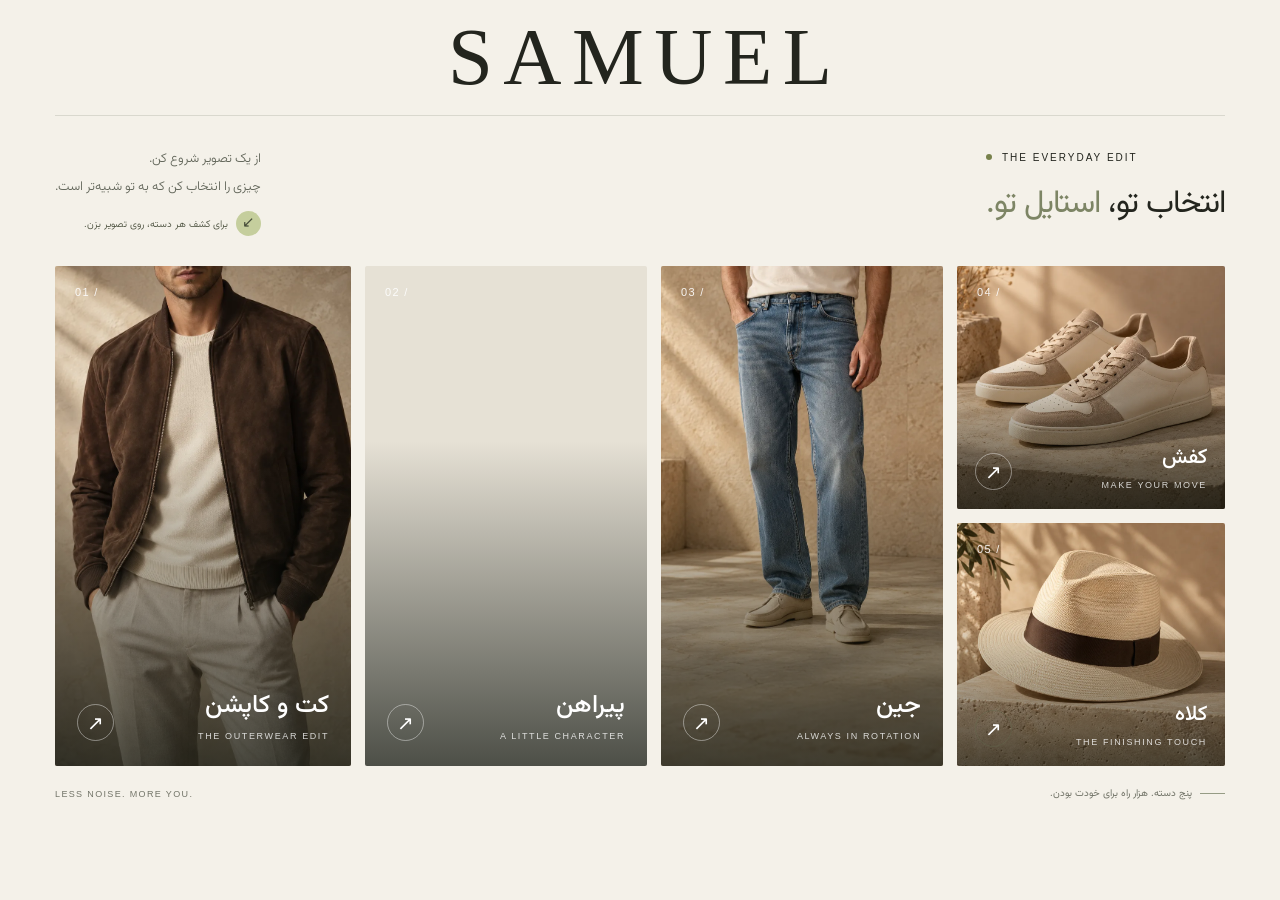
==== index.html @ a66a4e64 "Build SAMUEL visual storefront with editorial category photography" ====
<!doctype html>
<html lang="fa" dir="rtl">
<head>
<meta charset="utf-8">
<meta name="viewport" content="width=device-width, initial-scale=1">
<meta name="theme-color" content="#f4f1e9">
<meta name="description" content="SAMUEL — استایل از انتخاب تو شروع می‌شود. دسته‌های پوشاک، کفش و اکسسوری را با تصویر کشف کن.">
<title>SAMUEL — انتخاب تو، استایل تو</title>
<style>
@import url('https://fonts.googleapis.com/css2?family=Vazirmatn:wght@300;400;500;600;700&display=swap');
:root{--paper:#f4f1e9;--ink:#23251e;--muted:#727468;--line:#d9d8ce;--accent:#c5ce9d;--serif:Georgia,'Times New Roman',serif}
*{box-sizing:border-box}
body{margin:0;background:var(--paper);color:var(--ink);font-family:Vazirmatn,Tahoma,sans-serif;-webkit-font-smoothing:antialiased}
button,a{-webkit-tap-highlight-color:transparent}
button{font:inherit}
button:focus-visible,a:focus-visible{outline:3px solid #72824e;outline-offset:6px}
::selection{background:#c5ce9d;color:#23251e}
.site-header{margin:0 4.3%;border-bottom:1px solid var(--line);height:116px;display:flex;align-items:center;justify-content:center}
.wordmark{font-family:var(--serif);font-size:clamp(48px,6.3vw,92px);font-weight:400;letter-spacing:.13em;line-height:1;text-decoration:none;color:inherit;direction:ltr;padding-left:.13em}
main{max-width:1800px;margin:auto;padding:0 4.3% 42px}
.intro{min-height:150px;display:flex;align-items:center;justify-content:space-between;gap:32px;padding:30px 0}
.eyebrow{font-size:10px;letter-spacing:.2em;font-family:Arial,sans-serif;direction:ltr;display:flex;align-items:center;gap:10px;margin:0 0 15px}
.eyebrow::before{content:"";width:6px;height:6px;background:#77814b;border-radius:50%}
h1{font-size:clamp(25px,2.5vw,39px);font-weight:400;line-height:1.65;margin:0;letter-spacing:-1px}
h1 span{color:#7d8565}
.intro-note{max-width:290px;font-size:13px;font-weight:300;line-height:2.1;margin:0;color:#62665a}
.note-line{display:block;margin-top:10px;font-size:10px;color:#454b38}
.note-line b{display:inline-block;background:var(--accent);width:25px;height:25px;text-align:center;line-height:25px;border-radius:50%;margin-left:8px;font-size:15px;font-weight:400}
.categories{direction:ltr;display:grid;grid-template-columns:1.05fr 1fr 1fr .95fr;grid-template-rows:repeat(2,clamp(185px,27vh,300px));gap:14px}
.category{position:relative;padding:0;border:0;overflow:hidden;cursor:pointer;text-align:right;background:#e6e1d5;color:white;isolation:isolate;border-radius:2px}
.category::after{content:"";position:absolute;inset:35% 0 0;background:linear-gradient(transparent,rgba(12,17,11,.7));z-index:0;transition:opacity .4s}
.category img{width:100%;height:100%;display:block;object-fit:cover;transition:transform .85s cubic-bezier(.2,.65,.2,1),filter .5s}
.category:hover img,.category:focus-visible img{transform:scale(1.045)}
.category:hover .arrow{background:var(--paper);color:var(--ink);transform:rotate(-45deg)}
.jacket{grid-column:1;grid-row:1/3}
.jacket img{object-position:51% center}
.shirt{grid-column:2;grid-row:1/3}
.shirt img{object-position:48% center}
.jeans{grid-column:3;grid-row:1/3}
.jeans img{object-position:49% center}
.shoes{grid-column:4;grid-row:1;background:#d3d3d1}
.shoes img{object-fit:cover;object-position:center 58%}
.hat{grid-column:4;grid-row:2;background:#d9dfc9;color:var(--ink)}
.hat img{object-fit:cover;object-position:center}
.hat:hover img,.hat:focus-visible img{transform:scale(1.045)}
.hat::after{background:linear-gradient(transparent,rgba(12,17,11,.65))}.hat{color:white}.hat .arrow{border-color:#ffffff69}
.number{position:absolute;top:20px;left:20px;font-family:Arial,sans-serif;font-size:11px;letter-spacing:.12em;z-index:1;color:inherit;opacity:.9}
.category-label{position:absolute;z-index:1;bottom:25px;left:22px;right:22px;display:flex;align-items:flex-end;justify-content:space-between;gap:12px;direction:rtl}
.category-label strong{display:block;font-size:25px;font-weight:500;line-height:1.7}
.category-label small{display:block;font-family:Arial,sans-serif;direction:ltr;text-align:right;font-size:9px;letter-spacing:.18em;margin-top:4px;opacity:.8}
.arrow{direction:ltr;flex-shrink:0;display:grid;place-items:center;width:37px;height:37px;border:1px solid #ffffff69;border-radius:50%;font:20px Arial,sans-serif;transition:background .3s,color .3s,transform .3s}
.hat .arrow{border-color:#62694e70}
.shoes .category-label,.hat .category-label{bottom:19px;left:18px;right:18px}
.shoes .category-label strong,.hat .category-label strong{font-size:21px}
.caption{display:flex;justify-content:space-between;align-items:center;gap:20px;padding:20px 0 0;font-size:10px;color:var(--muted)}
.caption .english{font-family:Arial,sans-serif;letter-spacing:.15em;font-size:9px;direction:ltr}
.caption .persian{display:flex;align-items:center;gap:8px}
.caption .persian::before{content:"";width:25px;height:1px;background:#969c85}
dialog{padding:0;border:0;width:min(820px,calc(100% - 32px));max-height:90dvh;background:var(--paper);color:var(--ink);overflow:auto;box-shadow:0 30px 100px #0004}
dialog::backdrop{background:#181c17a6;backdrop-filter:blur(7px)}
.dialog-grid{display:grid;grid-template-columns:1fr 1fr;min-height:480px}
.dialog-image{width:100%;height:100%;max-height:580px;object-fit:cover;background:#d9dfc9}
.dialog-copy{padding:75px 32px 40px;display:flex;flex-direction:column;justify-content:center}
.close{position:absolute;top:17px;right:17px;width:38px;height:38px;background:var(--paper);border:1px solid var(--line);border-radius:50%;cursor:pointer;font-size:24px;line-height:1;z-index:2}
.dialog-kicker{font:10px Arial,sans-serif;letter-spacing:.18em;direction:ltr;text-align:right;color:var(--muted)}
dialog h2{font-size:36px;font-weight:400;margin:15px 0}
.dialog-description{font-size:14px;line-height:2.2;color:#62665a}
.availability{font-size:12px;line-height:2;border-top:1px solid var(--line);margin:25px 0 0;padding-top:18px;color:var(--muted)}
.back{align-self:flex-start;border:0;border-bottom:1px solid var(--ink);background:transparent;padding:10px 0;margin-top:20px;cursor:pointer;color:var(--ink);font-size:12px}
@media(min-width:1600px){.categories{grid-template-rows:300px 300px}}
@media(max-width:1050px){.categories{grid-template-columns:repeat(3,1fr);grid-template-rows:380px 230px}.jacket,.shirt,.jeans{grid-row:1}.shoes{grid-column:1/3;grid-row:2}.shoes img{object-fit:contain}.hat{grid-column:3;grid-row:2}.site-header{height:116px}.intro{min-height:160px}}
@media(max-width:600px){.site-header{height:105px;margin:0 5%}.wordmark{font-size:53px}main{padding:0 5% 28px}.intro{display:block;padding:26px 0 24px;min-height:0}.eyebrow{font-size:8px;margin-bottom:10px}h1{font-size:27px}.intro-note{max-width:none;margin-top:11px;font-size:11px}.note-line{display:none}.categories{grid-template-columns:repeat(2,minmax(0,1fr));grid-template-rows:340px 290px 220px;gap:10px}.jacket{grid-column:1/3;grid-row:1}.jacket img{object-position:center 32%;object-fit:cover}.shirt{grid-column:1;grid-row:2}.jeans{grid-column:2;grid-row:2}.shoes{grid-column:1;grid-row:3}.shoes img{object-fit:cover}.hat{grid-column:2;grid-row:3}.category-label{bottom:18px;left:15px;right:15px}.category-label strong{font-size:21px}.category-label small{font-size:8px}.arrow{width:30px;height:30px;font-size:17px}.number{left:15px;top:15px}.caption{align-items:flex-start;gap:12px;font-size:9px}.caption .english{font-size:7px;line-height:2}.dialog-grid{grid-template-columns:1fr;min-height:0}.dialog-image{height:240px;object-position:center 35%}.dialog-copy{padding:25px}dialog h2{font-size:28px;margin:10px 0}.availability{margin-top:15px}.close{top:12px;right:12px}}
@media(prefers-reduced-motion:reduce){*,*::before,*::after{transition:none!important;scroll-behavior:auto!important}}
</style>
</head>
<body>
<header class="site-header"><a href="./" class="wordmark" aria-label="SAMUEL — صفحه اصلی">SAMUEL</a></header>
<main>
<section class="intro" aria-labelledby="intro-title">
<div><p class="eyebrow">THE EVERYDAY EDIT</p><h1 id="intro-title">انتخاب تو، <span>استایل تو.</span></h1></div>
<p class="intro-note">از یک تصویر شروع کن.<br>چیزی را انتخاب کن که به تو شبیه‌تر است.<span class="note-line"><b aria-hidden="true">↙</b>برای کشف هر دسته، روی تصویر بزن.</span></p>
</section>
<section class="categories" aria-label="دسته‌بندی‌های فروشگاه">
<button class="category jacket" data-category="jacket" aria-label="مشاهده دسته کت و کاپشن"><img src="img/jacket-editorial.webp" alt="کت قهوه‌ای با طراحی ساده" fetchpriority="high" width="480" height="736"><span class="number" aria-hidden="true">01 /</span><span class="category-label"><span><strong>کت و کاپشن</strong><small>THE OUTERWEAR EDIT</small></span><span class="arrow" aria-hidden="true">↗</span></span></button>
<button class="category shirt" data-category="shirt" aria-label="مشاهده دسته پیراهن"><img src="img/shirt-editorial.webp" alt="پیراهن لینن آجری" width="540" height="641"><span class="number" aria-hidden="true">02 /</span><span class="category-label"><span><strong>پیراهن</strong><small>A LITTLE CHARACTER</small></span><span class="arrow" aria-hidden="true">↗</span></span></button>
<button class="category jeans" data-category="jeans" aria-label="مشاهده دسته جین"><img src="img/jeans-editorial.webp" alt="شلوار جین آبی با برش آزاد" width="860" height="1075"><span class="number" aria-hidden="true">03 /</span><span class="category-label"><span><strong>جین</strong><small>ALWAYS IN ROTATION</small></span><span class="arrow" aria-hidden="true">↗</span></span></button>
<button class="category shoes" data-category="shoes" aria-label="مشاهده دسته کفش"><img src="img/shoes-editorial.webp" alt="کفش جیر کرم و خاکی" width="740" height="740"><span class="number" aria-hidden="true">04 /</span><span class="category-label"><span><strong>کفش</strong><small>MAKE YOUR MOVE</small></span><span class="arrow" aria-hidden="true">↗</span></span></button>
<button class="category hat" data-category="hat" aria-label="مشاهده دسته کلاه"><img src="img/hat-editorial.webp" alt="کلاه روشن با نوار قهوه‌ای" width="600" height="600"><span class="number" aria-hidden="true">05 /</span><span class="category-label"><span><strong>کلاه</strong><small>THE FINISHING TOUCH</small></span><span class="arrow" aria-hidden="true">↗</span></span></button>
</section>
<div class="caption" aria-hidden="true"><span class="persian">پنج دسته. هزار راه برای خودت بودن.</span><span class="english">LESS NOISE. MORE YOU.</span></div>
</main>
<dialog id="category-dialog" aria-labelledby="category-title" aria-describedby="category-description">
<button class="close" aria-label="بستن پیش‌نمایش">×</button>
<div class="dialog-grid"><img class="dialog-image" id="category-image" alt=""><div class="dialog-copy"><span class="dialog-kicker" id="category-kicker"></span><h2 id="category-title"></h2><p class="dialog-description" id="category-description"></p><p class="availability">کالکشن این دسته در حال آماده‌سازی است.<br>محصولات به‌زودی اینجا قرار می‌گیرند.</p><button class="back">بازگشت به دسته‌ها ←</button></div></div>
</dialog>
<script>
const categories={
jacket:{title:'کت و کاپشن',kicker:'THE OUTERWEAR EDIT',description:'لایه‌ای که استایلت را کامل می‌کند. از روزهای خنک تا قدم‌های آخر شب.',image:'jacket-editorial.webp'},
shirt:{title:'پیراهن',kicker:'A LITTLE CHARACTER',description:'کمی رنگ، کمی جسارت. برای روزهایی که می‌خواهی خودت را بیشتر نشان بدهی.',image:'shirt-editorial.webp'},
jeans:{title:'جین',kicker:'ALWAYS IN ROTATION',description:'نقطهٔ شروع ترکیب‌های همیشگی. راحت، بی‌تکلف و به سبک خودت.',image:'jeans-editorial.webp'},
shoes:{title:'کفش',kicker:'MAKE YOUR MOVE',description:'هر مسیر، یک شروع تازه. قدم بعدی را به سبک خودت بردار.',image:'shoes-editorial.webp'},
hat:{title:'کلاه',kicker:'THE FINISHING TOUCH',description:'جزئیات کوچک، تفاوت‌های بزرگ. آخرین انتخاب برای یک ترکیب متفاوت.',image:'hat-editorial.webp'}
};
const dialog=document.getElementById('category-dialog');
document.querySelectorAll('[data-category]').forEach(button=>button.addEventListener('click',()=>{
const category=categories[button.dataset.category];
document.getElementById('category-title').textContent=category.title;
document.getElementById('category-kicker').textContent=category.kicker;
document.getElementById('category-description').textContent=category.description;
const picture=document.getElementById('category-image');picture.src='img/'+category.image;picture.alt=button.querySelector('img').alt;picture.style.objectFit='cover';
dialog.showModal();document.body.style.overflow='hidden';
}));
dialog.querySelectorAll('.close,.back').forEach(button=>button.addEventListener('click',()=>dialog.close()));
dialog.addEventListener('close',()=>{document.body.style.overflow='';});
dialog.addEventListener('click',event=>{if(event.target===dialog){const rect=dialog.getBoundingClientRect();if(event.clientX<rect.left||event.clientX>rect.right||event.clientY<rect.top||event.clientY>rect.bottom)dialog.close();}});
</script>
</body>
</html>
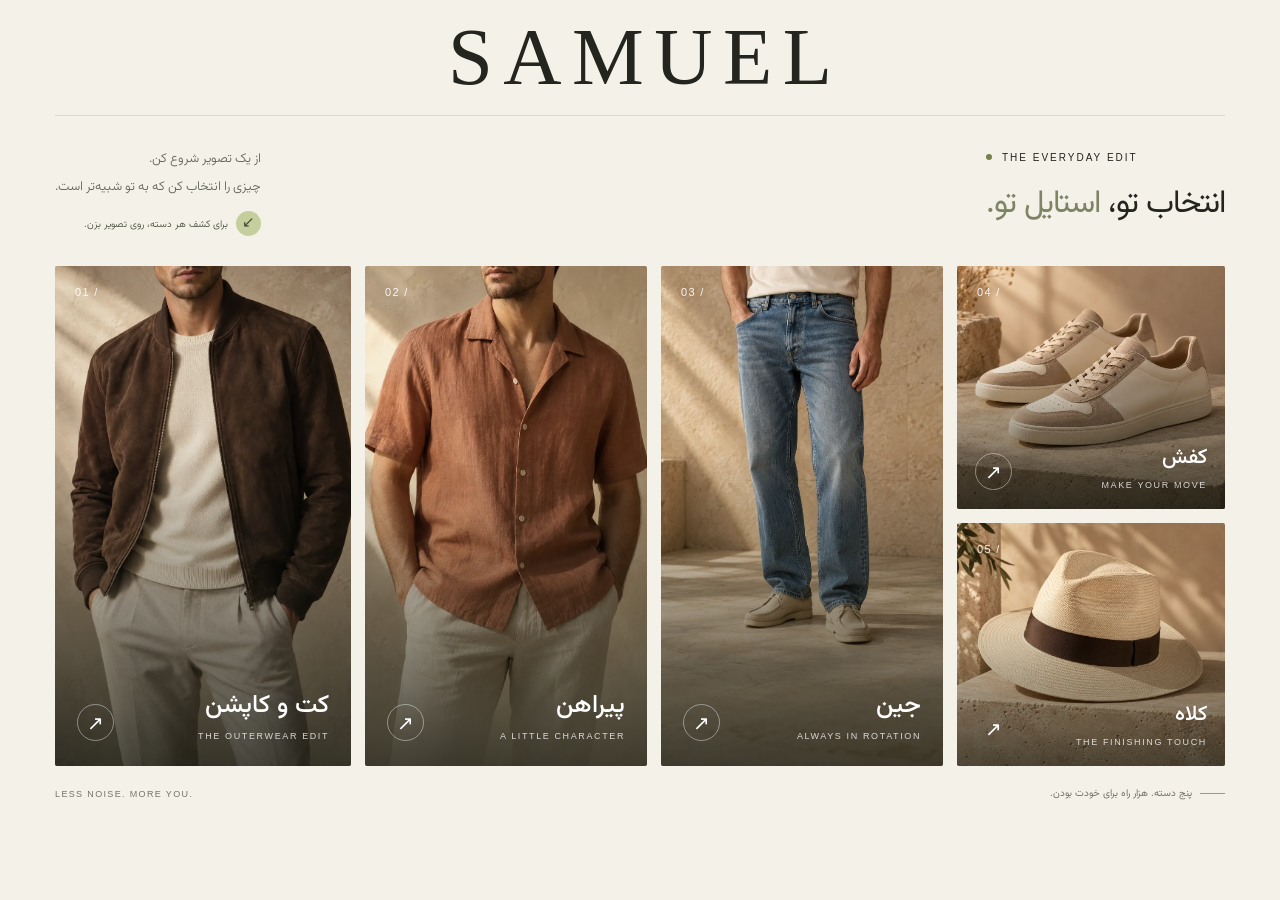
==== commit 2d42cc22: "Refresh browser caches for finalized category photography" ====
--- a/index.html
+++ b/index.html
@@ -81,11 +81,11 @@
 <p class="intro-note">از یک تصویر شروع کن.<br>چیزی را انتخاب کن که به تو شبیه‌تر است.<span class="note-line"><b aria-hidden="true">↙</b>برای کشف هر دسته، روی تصویر بزن.</span></p>
 </section>
 <section class="categories" aria-label="دسته‌بندی‌های فروشگاه">
-<button class="category jacket" data-category="jacket" aria-label="مشاهده دسته کت و کاپشن"><img src="img/jacket-editorial.webp" alt="کت قهوه‌ای با طراحی ساده" fetchpriority="high" width="480" height="736"><span class="number" aria-hidden="true">01 /</span><span class="category-label"><span><strong>کت و کاپشن</strong><small>THE OUTERWEAR EDIT</small></span><span class="arrow" aria-hidden="true">↗</span></span></button>
-<button class="category shirt" data-category="shirt" aria-label="مشاهده دسته پیراهن"><img src="img/shirt-editorial.webp" alt="پیراهن لینن آجری" width="540" height="641"><span class="number" aria-hidden="true">02 /</span><span class="category-label"><span><strong>پیراهن</strong><small>A LITTLE CHARACTER</small></span><span class="arrow" aria-hidden="true">↗</span></span></button>
-<button class="category jeans" data-category="jeans" aria-label="مشاهده دسته جین"><img src="img/jeans-editorial.webp" alt="شلوار جین آبی با برش آزاد" width="860" height="1075"><span class="number" aria-hidden="true">03 /</span><span class="category-label"><span><strong>جین</strong><small>ALWAYS IN ROTATION</small></span><span class="arrow" aria-hidden="true">↗</span></span></button>
-<button class="category shoes" data-category="shoes" aria-label="مشاهده دسته کفش"><img src="img/shoes-editorial.webp" alt="کفش جیر کرم و خاکی" width="740" height="740"><span class="number" aria-hidden="true">04 /</span><span class="category-label"><span><strong>کفش</strong><small>MAKE YOUR MOVE</small></span><span class="arrow" aria-hidden="true">↗</span></span></button>
-<button class="category hat" data-category="hat" aria-label="مشاهده دسته کلاه"><img src="img/hat-editorial.webp" alt="کلاه روشن با نوار قهوه‌ای" width="600" height="600"><span class="number" aria-hidden="true">05 /</span><span class="category-label"><span><strong>کلاه</strong><small>THE FINISHING TOUCH</small></span><span class="arrow" aria-hidden="true">↗</span></span></button>
+<button class="category jacket" data-category="jacket" aria-label="مشاهده دسته کت و کاپشن"><img src="img/jacket-editorial.webp?v=2" alt="کت قهوه‌ای با طراحی ساده" fetchpriority="high" width="480" height="736"><span class="number" aria-hidden="true">01 /</span><span class="category-label"><span><strong>کت و کاپشن</strong><small>THE OUTERWEAR EDIT</small></span><span class="arrow" aria-hidden="true">↗</span></span></button>
+<button class="category shirt" data-category="shirt" aria-label="مشاهده دسته پیراهن"><img src="img/shirt-editorial.webp?v=2" alt="پیراهن لینن آجری" width="540" height="641"><span class="number" aria-hidden="true">02 /</span><span class="category-label"><span><strong>پیراهن</strong><small>A LITTLE CHARACTER</small></span><span class="arrow" aria-hidden="true">↗</span></span></button>
+<button class="category jeans" data-category="jeans" aria-label="مشاهده دسته جین"><img src="img/jeans-editorial.webp?v=2" alt="شلوار جین آبی با برش آزاد" width="860" height="1075"><span class="number" aria-hidden="true">03 /</span><span class="category-label"><span><strong>جین</strong><small>ALWAYS IN ROTATION</small></span><span class="arrow" aria-hidden="true">↗</span></span></button>
+<button class="category shoes" data-category="shoes" aria-label="مشاهده دسته کفش"><img src="img/shoes-editorial.webp?v=2" alt="کفش جیر کرم و خاکی" width="740" height="740"><span class="number" aria-hidden="true">04 /</span><span class="category-label"><span><strong>کفش</strong><small>MAKE YOUR MOVE</small></span><span class="arrow" aria-hidden="true">↗</span></span></button>
+<button class="category hat" data-category="hat" aria-label="مشاهده دسته کلاه"><img src="img/hat-editorial.webp?v=2" alt="کلاه روشن با نوار قهوه‌ای" width="600" height="600"><span class="number" aria-hidden="true">05 /</span><span class="category-label"><span><strong>کلاه</strong><small>THE FINISHING TOUCH</small></span><span class="arrow" aria-hidden="true">↗</span></span></button>
 </section>
 <div class="caption" aria-hidden="true"><span class="persian">پنج دسته. هزار راه برای خودت بودن.</span><span class="english">LESS NOISE. MORE YOU.</span></div>
 </main>
@@ -95,11 +95,11 @@
 </dialog>
 <script>
 const categories={
-jacket:{title:'کت و کاپشن',kicker:'THE OUTERWEAR EDIT',description:'لایه‌ای که استایلت را کامل می‌کند. از روزهای خنک تا قدم‌های آخر شب.',image:'jacket-editorial.webp'},
-shirt:{title:'پیراهن',kicker:'A LITTLE CHARACTER',description:'کمی رنگ، کمی جسارت. برای روزهایی که می‌خواهی خودت را بیشتر نشان بدهی.',image:'shirt-editorial.webp'},
-jeans:{title:'جین',kicker:'ALWAYS IN ROTATION',description:'نقطهٔ شروع ترکیب‌های همیشگی. راحت، بی‌تکلف و به سبک خودت.',image:'jeans-editorial.webp'},
-shoes:{title:'کفش',kicker:'MAKE YOUR MOVE',description:'هر مسیر، یک شروع تازه. قدم بعدی را به سبک خودت بردار.',image:'shoes-editorial.webp'},
-hat:{title:'کلاه',kicker:'THE FINISHING TOUCH',description:'جزئیات کوچک، تفاوت‌های بزرگ. آخرین انتخاب برای یک ترکیب متفاوت.',image:'hat-editorial.webp'}
+jacket:{title:'کت و کاپشن',kicker:'THE OUTERWEAR EDIT',description:'لایه‌ای که استایلت را کامل می‌کند. از روزهای خنک تا قدم‌های آخر شب.',image:'jacket-editorial.webp?v=2'},
+shirt:{title:'پیراهن',kicker:'A LITTLE CHARACTER',description:'کمی رنگ، کمی جسارت. برای روزهایی که می‌خواهی خودت را بیشتر نشان بدهی.',image:'shirt-editorial.webp?v=2'},
+jeans:{title:'جین',kicker:'ALWAYS IN ROTATION',description:'نقطهٔ شروع ترکیب‌های همیشگی. راحت، بی‌تکلف و به سبک خودت.',image:'jeans-editorial.webp?v=2'},
+shoes:{title:'کفش',kicker:'MAKE YOUR MOVE',description:'هر مسیر، یک شروع تازه. قدم بعدی را به سبک خودت بردار.',image:'shoes-editorial.webp?v=2'},
+hat:{title:'کلاه',kicker:'THE FINISHING TOUCH',description:'جزئیات کوچک، تفاوت‌های بزرگ. آخرین انتخاب برای یک ترکیب متفاوت.',image:'hat-editorial.webp?v=2'}
 };
 const dialog=document.getElementById('category-dialog');
 document.querySelectorAll('[data-category]').forEach(button=>button.addEventListener('click',()=>{
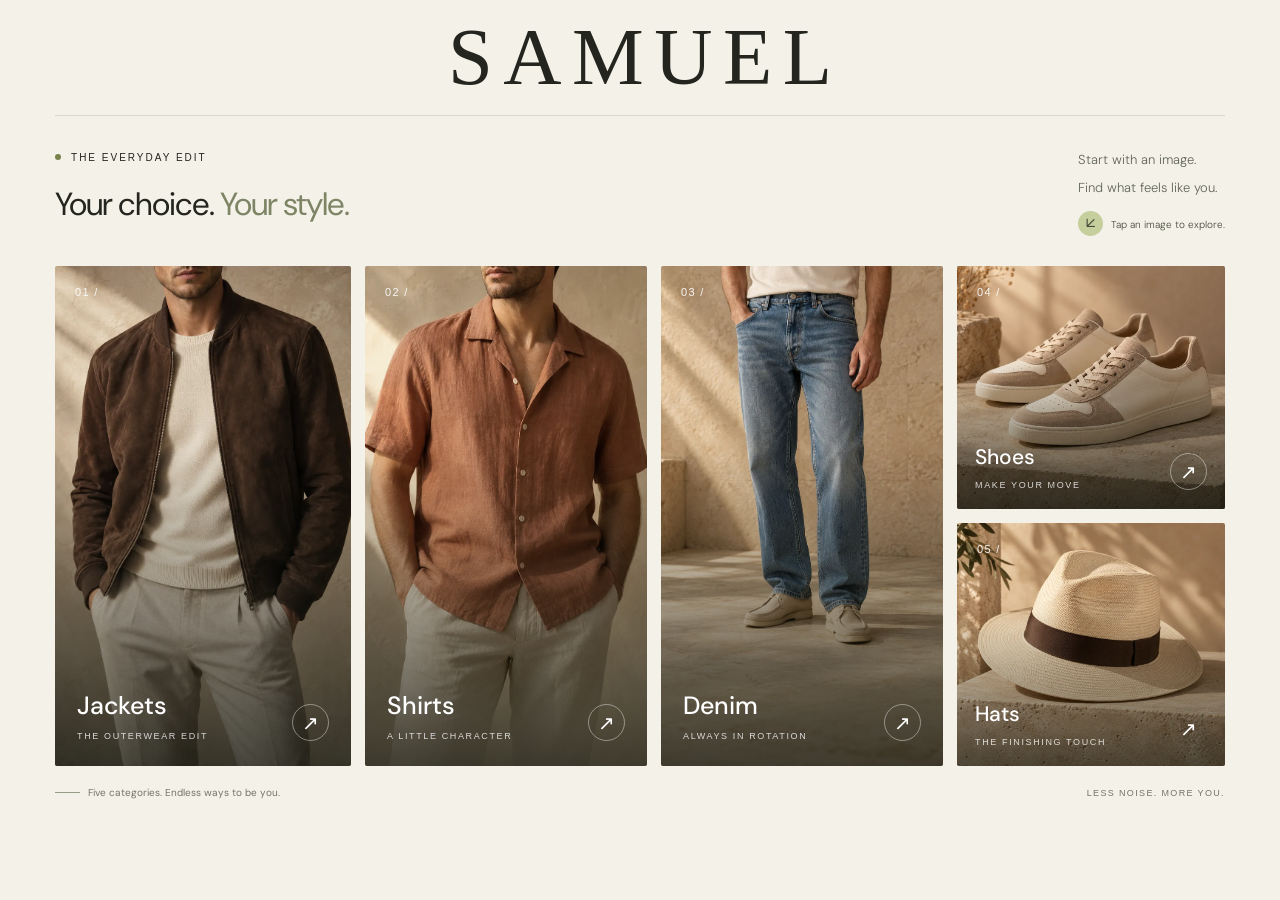
==== commit e78d0bec: "Translate SAMUEL storefront to English and use left-to-right layout" ====
--- a/index.html
+++ b/index.html
@@ -1,16 +1,16 @@
 <!doctype html>
-<html lang="fa" dir="rtl">
+<html lang="en" dir="ltr">
 <head>
 <meta charset="utf-8">
 <meta name="viewport" content="width=device-width, initial-scale=1">
 <meta name="theme-color" content="#f4f1e9">
-<meta name="description" content="SAMUEL — استایل از انتخاب تو شروع می‌شود. دسته‌های پوشاک، کفش و اکسسوری را با تصویر کشف کن.">
-<title>SAMUEL — انتخاب تو، استایل تو</title>
+<meta name="description" content="SAMUEL — Your style starts with you. Explore clothing, footwear and accessories through our visual collections.">
+<title>SAMUEL — Your choice. Your style.</title>
 <style>
-@import url('https://fonts.googleapis.com/css2?family=Vazirmatn:wght@300;400;500;600;700&display=swap');
+@import url('https://fonts.googleapis.com/css2?family=DM+Sans:wght@300;400;500;600;700&display=swap');
 :root{--paper:#f4f1e9;--ink:#23251e;--muted:#727468;--line:#d9d8ce;--accent:#c5ce9d;--serif:Georgia,'Times New Roman',serif}
 *{box-sizing:border-box}
-body{margin:0;background:var(--paper);color:var(--ink);font-family:Vazirmatn,Tahoma,sans-serif;-webkit-font-smoothing:antialiased}
+body{margin:0;background:var(--paper);color:var(--ink);font-family:'DM Sans',Arial,sans-serif;-webkit-font-smoothing:antialiased}
 button,a{-webkit-tap-highlight-color:transparent}
 button{font:inherit}
 button:focus-visible,a:focus-visible{outline:3px solid #72824e;outline-offset:6px}
@@ -25,9 +25,9 @@
 h1 span{color:#7d8565}
 .intro-note{max-width:290px;font-size:13px;font-weight:300;line-height:2.1;margin:0;color:#62665a}
 .note-line{display:block;margin-top:10px;font-size:10px;color:#454b38}
-.note-line b{display:inline-block;background:var(--accent);width:25px;height:25px;text-align:center;line-height:25px;border-radius:50%;margin-left:8px;font-size:15px;font-weight:400}
+.note-line b{display:inline-block;background:var(--accent);width:25px;height:25px;text-align:center;line-height:25px;border-radius:50%;margin-right:8px;font-size:15px;font-weight:400}
 .categories{direction:ltr;display:grid;grid-template-columns:1.05fr 1fr 1fr .95fr;grid-template-rows:repeat(2,clamp(185px,27vh,300px));gap:14px}
-.category{position:relative;padding:0;border:0;overflow:hidden;cursor:pointer;text-align:right;background:#e6e1d5;color:white;isolation:isolate;border-radius:2px}
+.category{position:relative;padding:0;border:0;overflow:hidden;cursor:pointer;text-align:left;background:#e6e1d5;color:white;isolation:isolate;border-radius:2px}
 .category::after{content:"";position:absolute;inset:35% 0 0;background:linear-gradient(transparent,rgba(12,17,11,.7));z-index:0;transition:opacity .4s}
 .category img{width:100%;height:100%;display:block;object-fit:cover;transition:transform .85s cubic-bezier(.2,.65,.2,1),filter .5s}
 .category:hover img,.category:focus-visible img{transform:scale(1.045)}
@@ -45,24 +45,24 @@
 .hat:hover img,.hat:focus-visible img{transform:scale(1.045)}
 .hat::after{background:linear-gradient(transparent,rgba(12,17,11,.65))}.hat{color:white}.hat .arrow{border-color:#ffffff69}
 .number{position:absolute;top:20px;left:20px;font-family:Arial,sans-serif;font-size:11px;letter-spacing:.12em;z-index:1;color:inherit;opacity:.9}
-.category-label{position:absolute;z-index:1;bottom:25px;left:22px;right:22px;display:flex;align-items:flex-end;justify-content:space-between;gap:12px;direction:rtl}
+.category-label{position:absolute;z-index:1;bottom:25px;left:22px;right:22px;display:flex;align-items:flex-end;justify-content:space-between;gap:12px;direction:ltr}
 .category-label strong{display:block;font-size:25px;font-weight:500;line-height:1.7}
-.category-label small{display:block;font-family:Arial,sans-serif;direction:ltr;text-align:right;font-size:9px;letter-spacing:.18em;margin-top:4px;opacity:.8}
+.category-label small{display:block;font-family:Arial,sans-serif;direction:ltr;text-align:left;font-size:9px;letter-spacing:.18em;margin-top:4px;opacity:.8}
 .arrow{direction:ltr;flex-shrink:0;display:grid;place-items:center;width:37px;height:37px;border:1px solid #ffffff69;border-radius:50%;font:20px Arial,sans-serif;transition:background .3s,color .3s,transform .3s}
 .hat .arrow{border-color:#62694e70}
 .shoes .category-label,.hat .category-label{bottom:19px;left:18px;right:18px}
 .shoes .category-label strong,.hat .category-label strong{font-size:21px}
 .caption{display:flex;justify-content:space-between;align-items:center;gap:20px;padding:20px 0 0;font-size:10px;color:var(--muted)}
 .caption .english{font-family:Arial,sans-serif;letter-spacing:.15em;font-size:9px;direction:ltr}
-.caption .persian{display:flex;align-items:center;gap:8px}
-.caption .persian::before{content:"";width:25px;height:1px;background:#969c85}
+.caption .category-note{display:flex;align-items:center;gap:8px}
+.caption .category-note::before{content:"";width:25px;height:1px;background:#969c85}
 dialog{padding:0;border:0;width:min(820px,calc(100% - 32px));max-height:90dvh;background:var(--paper);color:var(--ink);overflow:auto;box-shadow:0 30px 100px #0004}
 dialog::backdrop{background:#181c17a6;backdrop-filter:blur(7px)}
 .dialog-grid{display:grid;grid-template-columns:1fr 1fr;min-height:480px}
 .dialog-image{width:100%;height:100%;max-height:580px;object-fit:cover;background:#d9dfc9}
 .dialog-copy{padding:75px 32px 40px;display:flex;flex-direction:column;justify-content:center}
 .close{position:absolute;top:17px;right:17px;width:38px;height:38px;background:var(--paper);border:1px solid var(--line);border-radius:50%;cursor:pointer;font-size:24px;line-height:1;z-index:2}
-.dialog-kicker{font:10px Arial,sans-serif;letter-spacing:.18em;direction:ltr;text-align:right;color:var(--muted)}
+.dialog-kicker{font:10px Arial,sans-serif;letter-spacing:.18em;direction:ltr;text-align:left;color:var(--muted)}
 dialog h2{font-size:36px;font-weight:400;margin:15px 0}
 .dialog-description{font-size:14px;line-height:2.2;color:#62665a}
 .availability{font-size:12px;line-height:2;border-top:1px solid var(--line);margin:25px 0 0;padding-top:18px;color:var(--muted)}
@@ -74,32 +74,32 @@
 </style>
 </head>
 <body>
-<header class="site-header"><a href="./" class="wordmark" aria-label="SAMUEL — صفحه اصلی">SAMUEL</a></header>
+<header class="site-header"><a href="./" class="wordmark" aria-label="SAMUEL — Home">SAMUEL</a></header>
 <main>
 <section class="intro" aria-labelledby="intro-title">
-<div><p class="eyebrow">THE EVERYDAY EDIT</p><h1 id="intro-title">انتخاب تو، <span>استایل تو.</span></h1></div>
-<p class="intro-note">از یک تصویر شروع کن.<br>چیزی را انتخاب کن که به تو شبیه‌تر است.<span class="note-line"><b aria-hidden="true">↙</b>برای کشف هر دسته، روی تصویر بزن.</span></p>
+<div><p class="eyebrow">THE EVERYDAY EDIT</p><h1 id="intro-title">Your choice. <span>Your style.</span></h1></div>
+<p class="intro-note">Start with an image.<br>Find what feels like you.<span class="note-line"><b aria-hidden="true">↙</b>Tap an image to explore.</span></p>
 </section>
-<section class="categories" aria-label="دسته‌بندی‌های فروشگاه">
-<button class="category jacket" data-category="jacket" aria-label="مشاهده دسته کت و کاپشن"><img src="img/jacket-editorial.webp?v=2" alt="کت قهوه‌ای با طراحی ساده" fetchpriority="high" width="480" height="736"><span class="number" aria-hidden="true">01 /</span><span class="category-label"><span><strong>کت و کاپشن</strong><small>THE OUTERWEAR EDIT</small></span><span class="arrow" aria-hidden="true">↗</span></span></button>
-<button class="category shirt" data-category="shirt" aria-label="مشاهده دسته پیراهن"><img src="img/shirt-editorial.webp?v=2" alt="پیراهن لینن آجری" width="540" height="641"><span class="number" aria-hidden="true">02 /</span><span class="category-label"><span><strong>پیراهن</strong><small>A LITTLE CHARACTER</small></span><span class="arrow" aria-hidden="true">↗</span></span></button>
-<button class="category jeans" data-category="jeans" aria-label="مشاهده دسته جین"><img src="img/jeans-editorial.webp?v=2" alt="شلوار جین آبی با برش آزاد" width="860" height="1075"><span class="number" aria-hidden="true">03 /</span><span class="category-label"><span><strong>جین</strong><small>ALWAYS IN ROTATION</small></span><span class="arrow" aria-hidden="true">↗</span></span></button>
-<button class="category shoes" data-category="shoes" aria-label="مشاهده دسته کفش"><img src="img/shoes-editorial.webp?v=2" alt="کفش جیر کرم و خاکی" width="740" height="740"><span class="number" aria-hidden="true">04 /</span><span class="category-label"><span><strong>کفش</strong><small>MAKE YOUR MOVE</small></span><span class="arrow" aria-hidden="true">↗</span></span></button>
-<button class="category hat" data-category="hat" aria-label="مشاهده دسته کلاه"><img src="img/hat-editorial.webp?v=2" alt="کلاه روشن با نوار قهوه‌ای" width="600" height="600"><span class="number" aria-hidden="true">05 /</span><span class="category-label"><span><strong>کلاه</strong><small>THE FINISHING TOUCH</small></span><span class="arrow" aria-hidden="true">↗</span></span></button>
+<section class="categories" aria-label="Shop by category">
+<button class="category jacket" data-category="jacket" aria-label="Explore jackets"><img src="img/jacket-editorial.webp?v=2" alt="Chocolate suede bomber jacket" fetchpriority="high" width="480" height="736"><span class="number" aria-hidden="true">01 /</span><span class="category-label"><span><strong>Jackets</strong><small>THE OUTERWEAR EDIT</small></span><span class="arrow" aria-hidden="true">↗</span></span></button>
+<button class="category shirt" data-category="shirt" aria-label="Explore shirts"><img src="img/shirt-editorial.webp?v=2" alt="Terracotta linen shirt" width="540" height="641"><span class="number" aria-hidden="true">02 /</span><span class="category-label"><span><strong>Shirts</strong><small>A LITTLE CHARACTER</small></span><span class="arrow" aria-hidden="true">↗</span></span></button>
+<button class="category jeans" data-category="jeans" aria-label="Explore denim"><img src="img/jeans-editorial.webp?v=2" alt="Relaxed straight-leg blue jeans" width="860" height="1075"><span class="number" aria-hidden="true">03 /</span><span class="category-label"><span><strong>Denim</strong><small>ALWAYS IN ROTATION</small></span><span class="arrow" aria-hidden="true">↗</span></span></button>
+<button class="category shoes" data-category="shoes" aria-label="Explore shoes"><img src="img/shoes-editorial.webp?v=2" alt="Ivory and taupe suede sneakers" width="740" height="740"><span class="number" aria-hidden="true">04 /</span><span class="category-label"><span><strong>Shoes</strong><small>MAKE YOUR MOVE</small></span><span class="arrow" aria-hidden="true">↗</span></span></button>
+<button class="category hat" data-category="hat" aria-label="Explore hats"><img src="img/hat-editorial.webp?v=2" alt="Ivory straw hat with a brown ribbon" width="600" height="600"><span class="number" aria-hidden="true">05 /</span><span class="category-label"><span><strong>Hats</strong><small>THE FINISHING TOUCH</small></span><span class="arrow" aria-hidden="true">↗</span></span></button>
 </section>
-<div class="caption" aria-hidden="true"><span class="persian">پنج دسته. هزار راه برای خودت بودن.</span><span class="english">LESS NOISE. MORE YOU.</span></div>
+<div class="caption" aria-hidden="true"><span class="category-note">Five categories. Endless ways to be you.</span><span class="english">LESS NOISE. MORE YOU.</span></div>
 </main>
 <dialog id="category-dialog" aria-labelledby="category-title" aria-describedby="category-description">
-<button class="close" aria-label="بستن پیش‌نمایش">×</button>
-<div class="dialog-grid"><img class="dialog-image" id="category-image" alt=""><div class="dialog-copy"><span class="dialog-kicker" id="category-kicker"></span><h2 id="category-title"></h2><p class="dialog-description" id="category-description"></p><p class="availability">کالکشن این دسته در حال آماده‌سازی است.<br>محصولات به‌زودی اینجا قرار می‌گیرند.</p><button class="back">بازگشت به دسته‌ها ←</button></div></div>
+<button class="close" aria-label="Close preview">×</button>
+<div class="dialog-grid"><img class="dialog-image" id="category-image" alt=""><div class="dialog-copy"><span class="dialog-kicker" id="category-kicker"></span><h2 id="category-title"></h2><p class="dialog-description" id="category-description"></p><p class="availability">This collection is taking shape.<br>Products will be arriving soon.</p><button class="back">← Back to categories</button></div></div>
 </dialog>
 <script>
 const categories={
-jacket:{title:'کت و کاپشن',kicker:'THE OUTERWEAR EDIT',description:'لایه‌ای که استایلت را کامل می‌کند. از روزهای خنک تا قدم‌های آخر شب.',image:'jacket-editorial.webp?v=2'},
-shirt:{title:'پیراهن',kicker:'A LITTLE CHARACTER',description:'کمی رنگ، کمی جسارت. برای روزهایی که می‌خواهی خودت را بیشتر نشان بدهی.',image:'shirt-editorial.webp?v=2'},
-jeans:{title:'جین',kicker:'ALWAYS IN ROTATION',description:'نقطهٔ شروع ترکیب‌های همیشگی. راحت، بی‌تکلف و به سبک خودت.',image:'jeans-editorial.webp?v=2'},
-shoes:{title:'کفش',kicker:'MAKE YOUR MOVE',description:'هر مسیر، یک شروع تازه. قدم بعدی را به سبک خودت بردار.',image:'shoes-editorial.webp?v=2'},
-hat:{title:'کلاه',kicker:'THE FINISHING TOUCH',description:'جزئیات کوچک، تفاوت‌های بزرگ. آخرین انتخاب برای یک ترکیب متفاوت.',image:'hat-editorial.webp?v=2'}
+jacket:{title:'Jackets',kicker:'THE OUTERWEAR EDIT',description:'The layer that brings it all together. From crisp mornings to late-night walks.',image:'jacket-editorial.webp?v=2'},
+shirt:{title:'Shirts',kicker:'A LITTLE CHARACTER',description:'A little color. A little confidence. For days when you want your personality to show.',image:'shirt-editorial.webp?v=2'},
+jeans:{title:'Denim',kicker:'ALWAYS IN ROTATION',description:'The foundation of your everyday rotation. Relaxed, effortless and entirely your own.',image:'jeans-editorial.webp?v=2'},
+shoes:{title:'Shoes',kicker:'MAKE YOUR MOVE',description:'Every journey starts somewhere. Make your next move in your own style.',image:'shoes-editorial.webp?v=2'},
+hat:{title:'Hats',kicker:'THE FINISHING TOUCH',description:'Small details. Big difference. The finishing touch that makes a look yours.',image:'hat-editorial.webp?v=2'}
 };
 const dialog=document.getElementById('category-dialog');
 document.querySelectorAll('[data-category]').forEach(button=>button.addEventListener('click',()=>{
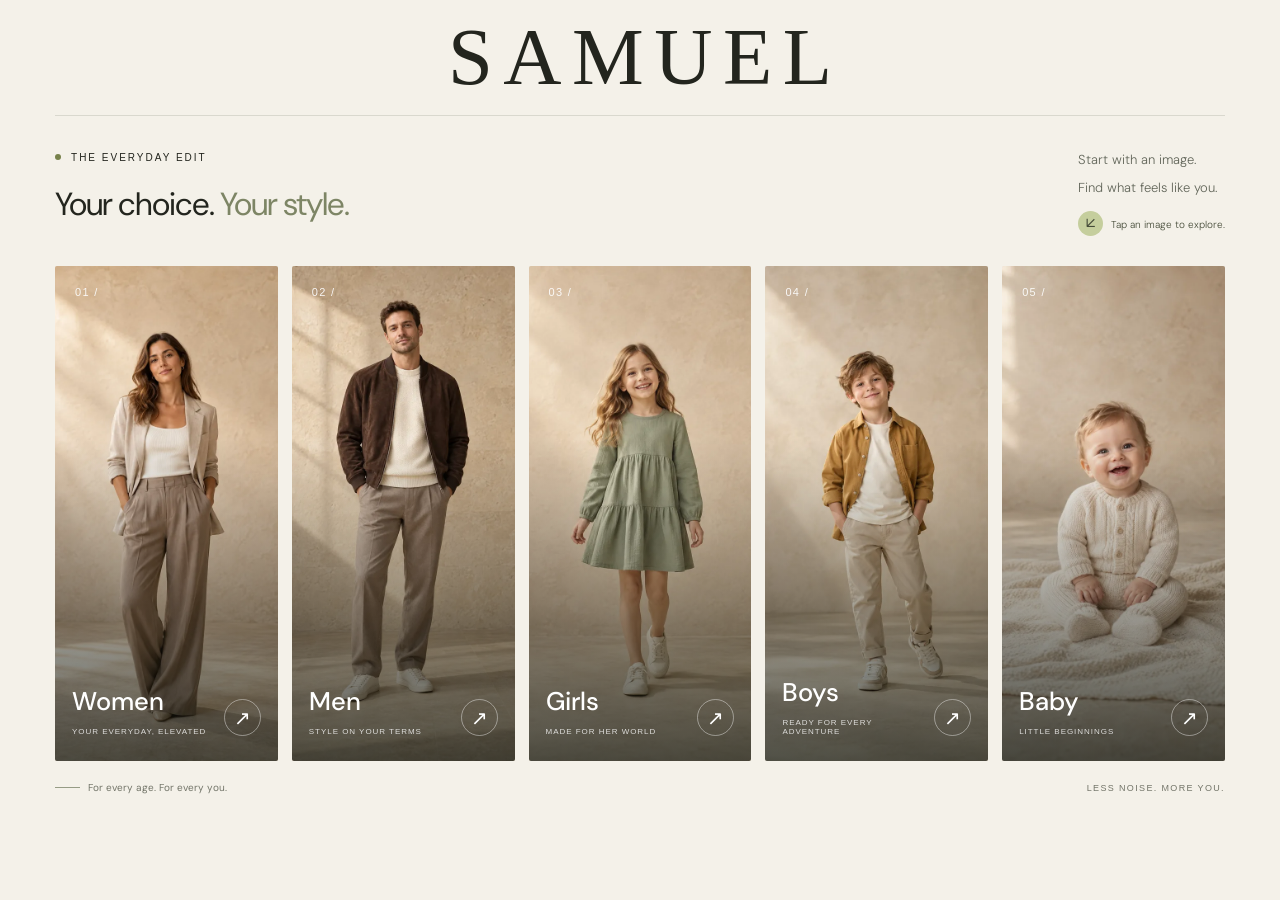
==== commit 0b2e82af: "Organize homepage into Women, Men, Girls, Boys and Baby collections" ====
--- a/index.html
+++ b/index.html
@@ -4,7 +4,7 @@
 <meta charset="utf-8">
 <meta name="viewport" content="width=device-width, initial-scale=1">
 <meta name="theme-color" content="#f4f1e9">
-<meta name="description" content="SAMUEL — Your style starts with you. Explore clothing, footwear and accessories through our visual collections.">
+<meta name="description" content="SAMUEL — Your style starts with you. Discover clothing, shoes and accessories for Women, Men, Girls, Boys and Baby.">
 <title>SAMUEL — Your choice. Your style.</title>
 <style>
 @import url('https://fonts.googleapis.com/css2?family=DM+Sans:wght@300;400;500;600;700&display=swap');
@@ -26,32 +26,19 @@
 .intro-note{max-width:290px;font-size:13px;font-weight:300;line-height:2.1;margin:0;color:#62665a}
 .note-line{display:block;margin-top:10px;font-size:10px;color:#454b38}
 .note-line b{display:inline-block;background:var(--accent);width:25px;height:25px;text-align:center;line-height:25px;border-radius:50%;margin-right:8px;font-size:15px;font-weight:400}
-.categories{direction:ltr;display:grid;grid-template-columns:1.05fr 1fr 1fr .95fr;grid-template-rows:repeat(2,clamp(185px,27vh,300px));gap:14px}
+.categories{direction:ltr;display:grid;grid-template-columns:repeat(5,minmax(0,1fr));grid-auto-rows:clamp(360px,55vh,620px);gap:14px}
 .category{position:relative;padding:0;border:0;overflow:hidden;cursor:pointer;text-align:left;background:#e6e1d5;color:white;isolation:isolate;border-radius:2px}
 .category::after{content:"";position:absolute;inset:35% 0 0;background:linear-gradient(transparent,rgba(12,17,11,.7));z-index:0;transition:opacity .4s}
 .category img{width:100%;height:100%;display:block;object-fit:cover;transition:transform .85s cubic-bezier(.2,.65,.2,1),filter .5s}
 .category:hover img,.category:focus-visible img{transform:scale(1.045)}
 .category:hover .arrow{background:var(--paper);color:var(--ink);transform:rotate(-45deg)}
-.jacket{grid-column:1;grid-row:1/3}
-.jacket img{object-position:51% center}
-.shirt{grid-column:2;grid-row:1/3}
-.shirt img{object-position:48% center}
-.jeans{grid-column:3;grid-row:1/3}
-.jeans img{object-position:49% center}
-.shoes{grid-column:4;grid-row:1;background:#d3d3d1}
-.shoes img{object-fit:cover;object-position:center 58%}
-.hat{grid-column:4;grid-row:2;background:#d9dfc9;color:var(--ink)}
-.hat img{object-fit:cover;object-position:center}
-.hat:hover img,.hat:focus-visible img{transform:scale(1.045)}
-.hat::after{background:linear-gradient(transparent,rgba(12,17,11,.65))}.hat{color:white}.hat .arrow{border-color:#ffffff69}
+.category img{object-position:center 30%}
+.category.men img{object-position:center}
 .number{position:absolute;top:20px;left:20px;font-family:Arial,sans-serif;font-size:11px;letter-spacing:.12em;z-index:1;color:inherit;opacity:.9}
-.category-label{position:absolute;z-index:1;bottom:25px;left:22px;right:22px;display:flex;align-items:flex-end;justify-content:space-between;gap:12px;direction:ltr}
-.category-label strong{display:block;font-size:25px;font-weight:500;line-height:1.7}
-.category-label small{display:block;font-family:Arial,sans-serif;direction:ltr;text-align:left;font-size:9px;letter-spacing:.18em;margin-top:4px;opacity:.8}
+.category-label{position:absolute;z-index:1;bottom:25px;left:17px;right:17px;display:flex;align-items:flex-end;justify-content:space-between;gap:12px;direction:ltr}
+.category-label strong{display:block;font-size:clamp(21px,2vw,28px);font-weight:500;line-height:1.7}
+.category-label small{display:block;font-family:Arial,sans-serif;direction:ltr;text-align:left;font-size:8px;letter-spacing:.12em;margin-top:4px;opacity:.8}
 .arrow{direction:ltr;flex-shrink:0;display:grid;place-items:center;width:37px;height:37px;border:1px solid #ffffff69;border-radius:50%;font:20px Arial,sans-serif;transition:background .3s,color .3s,transform .3s}
-.hat .arrow{border-color:#62694e70}
-.shoes .category-label,.hat .category-label{bottom:19px;left:18px;right:18px}
-.shoes .category-label strong,.hat .category-label strong{font-size:21px}
 .caption{display:flex;justify-content:space-between;align-items:center;gap:20px;padding:20px 0 0;font-size:10px;color:var(--muted)}
 .caption .english{font-family:Arial,sans-serif;letter-spacing:.15em;font-size:9px;direction:ltr}
 .caption .category-note{display:flex;align-items:center;gap:8px}
@@ -67,9 +54,8 @@
 .dialog-description{font-size:14px;line-height:2.2;color:#62665a}
 .availability{font-size:12px;line-height:2;border-top:1px solid var(--line);margin:25px 0 0;padding-top:18px;color:var(--muted)}
 .back{align-self:flex-start;border:0;border-bottom:1px solid var(--ink);background:transparent;padding:10px 0;margin-top:20px;cursor:pointer;color:var(--ink);font-size:12px}
-@media(min-width:1600px){.categories{grid-template-rows:300px 300px}}
-@media(max-width:1050px){.categories{grid-template-columns:repeat(3,1fr);grid-template-rows:380px 230px}.jacket,.shirt,.jeans{grid-row:1}.shoes{grid-column:1/3;grid-row:2}.shoes img{object-fit:contain}.hat{grid-column:3;grid-row:2}.site-header{height:116px}.intro{min-height:160px}}
-@media(max-width:600px){.site-header{height:105px;margin:0 5%}.wordmark{font-size:53px}main{padding:0 5% 28px}.intro{display:block;padding:26px 0 24px;min-height:0}.eyebrow{font-size:8px;margin-bottom:10px}h1{font-size:27px}.intro-note{max-width:none;margin-top:11px;font-size:11px}.note-line{display:none}.categories{grid-template-columns:repeat(2,minmax(0,1fr));grid-template-rows:340px 290px 220px;gap:10px}.jacket{grid-column:1/3;grid-row:1}.jacket img{object-position:center 32%;object-fit:cover}.shirt{grid-column:1;grid-row:2}.jeans{grid-column:2;grid-row:2}.shoes{grid-column:1;grid-row:3}.shoes img{object-fit:cover}.hat{grid-column:2;grid-row:3}.category-label{bottom:18px;left:15px;right:15px}.category-label strong{font-size:21px}.category-label small{font-size:8px}.arrow{width:30px;height:30px;font-size:17px}.number{left:15px;top:15px}.caption{align-items:flex-start;gap:12px;font-size:9px}.caption .english{font-size:7px;line-height:2}.dialog-grid{grid-template-columns:1fr;min-height:0}.dialog-image{height:240px;object-position:center 35%}.dialog-copy{padding:25px}dialog h2{font-size:28px;margin:10px 0}.availability{margin-top:15px}.close{top:12px;right:12px}}
+@media(max-width:1050px){.categories{grid-template-columns:repeat(3,minmax(0,1fr));grid-auto-rows:390px}.site-header{height:116px}.intro{min-height:160px}}
+@media(max-width:600px){.site-header{height:105px;margin:0 5%}.wordmark{font-size:53px}main{padding:0 5% 28px}.intro{display:block;padding:26px 0 24px;min-height:0}.eyebrow{font-size:8px;margin-bottom:10px}h1{font-size:27px}.intro-note{max-width:none;margin-top:11px;font-size:11px}.note-line{display:none}.categories{grid-template-columns:repeat(2,minmax(0,1fr));grid-auto-rows:290px;gap:10px}.category.baby{grid-column:1/-1;height:310px}.category.baby img{object-position:center 45%}.category-label{bottom:18px;left:12px;right:12px;gap:6px}.category-label strong{font-size:22px}.category-label small{font-size:7px;letter-spacing:.05em;line-height:1.6}.arrow{width:27px;height:27px;font-size:16px}.number{left:12px;top:15px}.caption{align-items:flex-start;gap:12px;font-size:9px}.caption .english{font-size:7px;line-height:2}.dialog-grid{grid-template-columns:1fr;min-height:0}.dialog-image{height:280px;object-position:center 25%}.dialog-copy{padding:25px}dialog h2{font-size:28px;margin:10px 0}.availability{margin-top:15px}.close{top:12px;right:12px}}
 @media(prefers-reduced-motion:reduce){*,*::before,*::after{transition:none!important;scroll-behavior:auto!important}}
 </style>
 </head>
@@ -80,14 +66,14 @@
 <div><p class="eyebrow">THE EVERYDAY EDIT</p><h1 id="intro-title">Your choice. <span>Your style.</span></h1></div>
 <p class="intro-note">Start with an image.<br>Find what feels like you.<span class="note-line"><b aria-hidden="true">↙</b>Tap an image to explore.</span></p>
 </section>
-<section class="categories" aria-label="Shop by category">
-<button class="category jacket" data-category="jacket" aria-label="Explore jackets"><img src="img/jacket-editorial.webp?v=2" alt="Chocolate suede bomber jacket" fetchpriority="high" width="480" height="736"><span class="number" aria-hidden="true">01 /</span><span class="category-label"><span><strong>Jackets</strong><small>THE OUTERWEAR EDIT</small></span><span class="arrow" aria-hidden="true">↗</span></span></button>
-<button class="category shirt" data-category="shirt" aria-label="Explore shirts"><img src="img/shirt-editorial.webp?v=2" alt="Terracotta linen shirt" width="540" height="641"><span class="number" aria-hidden="true">02 /</span><span class="category-label"><span><strong>Shirts</strong><small>A LITTLE CHARACTER</small></span><span class="arrow" aria-hidden="true">↗</span></span></button>
-<button class="category jeans" data-category="jeans" aria-label="Explore denim"><img src="img/jeans-editorial.webp?v=2" alt="Relaxed straight-leg blue jeans" width="860" height="1075"><span class="number" aria-hidden="true">03 /</span><span class="category-label"><span><strong>Denim</strong><small>ALWAYS IN ROTATION</small></span><span class="arrow" aria-hidden="true">↗</span></span></button>
-<button class="category shoes" data-category="shoes" aria-label="Explore shoes"><img src="img/shoes-editorial.webp?v=2" alt="Ivory and taupe suede sneakers" width="740" height="740"><span class="number" aria-hidden="true">04 /</span><span class="category-label"><span><strong>Shoes</strong><small>MAKE YOUR MOVE</small></span><span class="arrow" aria-hidden="true">↗</span></span></button>
-<button class="category hat" data-category="hat" aria-label="Explore hats"><img src="img/hat-editorial.webp?v=2" alt="Ivory straw hat with a brown ribbon" width="600" height="600"><span class="number" aria-hidden="true">05 /</span><span class="category-label"><span><strong>Hats</strong><small>THE FINISHING TOUCH</small></span><span class="arrow" aria-hidden="true">↗</span></span></button>
+<section class="categories" aria-label="Shop by collection">
+<button class="category women" data-category="women" aria-label="Explore Women"><img src="img/women-collection.webp" alt="Woman in an oatmeal blazer and relaxed neutral trousers" fetchpriority="high" width="900" height="1350"><span class="number" aria-hidden="true">01 /</span><span class="category-label"><span><strong>Women</strong><small>YOUR EVERYDAY, ELEVATED</small></span><span class="arrow" aria-hidden="true">↗</span></span></button>
+<button class="category men" data-category="men" aria-label="Explore Men"><img src="img/men-collection.webp" alt="Man wearing a chocolate suede jacket and ivory knit" width="900" height="1350"><span class="number" aria-hidden="true">02 /</span><span class="category-label"><span><strong>Men</strong><small>STYLE ON YOUR TERMS</small></span><span class="arrow" aria-hidden="true">↗</span></span></button>
+<button class="category girls" data-category="girls" aria-label="Explore Girls"><img src="img/girls-collection.webp" alt="Girl in a sage green dress and cream sneakers" width="900" height="1350"><span class="number" aria-hidden="true">03 /</span><span class="category-label"><span><strong>Girls</strong><small>MADE FOR HER WORLD</small></span><span class="arrow" aria-hidden="true">↗</span></span></button>
+<button class="category boys" data-category="boys" aria-label="Explore Boys"><img src="img/boys-collection.webp" alt="Boy in an ochre overshirt and beige trousers" width="900" height="1350"><span class="number" aria-hidden="true">04 /</span><span class="category-label"><span><strong>Boys</strong><small>READY FOR EVERY ADVENTURE</small></span><span class="arrow" aria-hidden="true">↗</span></span></button>
+<button class="category baby" data-category="baby" aria-label="Explore Baby"><img src="img/baby-collection.webp" alt="Baby in a cream knitted romper on a soft blanket" width="900" height="1350"><span class="number" aria-hidden="true">05 /</span><span class="category-label"><span><strong>Baby</strong><small>LITTLE BEGINNINGS</small></span><span class="arrow" aria-hidden="true">↗</span></span></button>
 </section>
-<div class="caption" aria-hidden="true"><span class="category-note">Five categories. Endless ways to be you.</span><span class="english">LESS NOISE. MORE YOU.</span></div>
+<div class="caption" aria-hidden="true"><span class="category-note">For every age. For every you.</span><span class="english">LESS NOISE. MORE YOU.</span></div>
 </main>
 <dialog id="category-dialog" aria-labelledby="category-title" aria-describedby="category-description">
 <button class="close" aria-label="Close preview">×</button>
@@ -95,11 +81,46 @@
 </dialog>
 <script>
 const categories={
-jacket:{title:'Jackets',kicker:'THE OUTERWEAR EDIT',description:'The layer that brings it all together. From crisp mornings to late-night walks.',image:'jacket-editorial.webp?v=2'},
-shirt:{title:'Shirts',kicker:'A LITTLE CHARACTER',description:'A little color. A little confidence. For days when you want your personality to show.',image:'shirt-editorial.webp?v=2'},
-jeans:{title:'Denim',kicker:'ALWAYS IN ROTATION',description:'The foundation of your everyday rotation. Relaxed, effortless and entirely your own.',image:'jeans-editorial.webp?v=2'},
-shoes:{title:'Shoes',kicker:'MAKE YOUR MOVE',description:'Every journey starts somewhere. Make your next move in your own style.',image:'shoes-editorial.webp?v=2'},
-hat:{title:'Hats',kicker:'THE FINISHING TOUCH',description:'Small details. Big difference. The finishing touch that makes a look yours.',image:'hat-editorial.webp?v=2'}
+  "women": {
+    "key": "women",
+    "title": "Women",
+    "kicker": "YOUR EVERYDAY, ELEVATED",
+    "description": "Clothing, shoes and accessories for every side of you.",
+    "image": "women-collection.webp",
+    "alt": "Woman in an oatmeal blazer and relaxed neutral trousers"
+  },
+  "men": {
+    "key": "men",
+    "title": "Men",
+    "kicker": "STYLE ON YOUR TERMS",
+    "description": "From everyday essentials to tailoring, shoes and finishing touches.",
+    "image": "men-collection.webp",
+    "alt": "Man wearing a chocolate suede jacket and ivory knit"
+  },
+  "girls": {
+    "key": "girls",
+    "title": "Girls",
+    "kicker": "MADE FOR HER WORLD",
+    "description": "Everyday outfits, occasionwear, shoes and accessories for growing personalities.",
+    "image": "girls-collection.webp",
+    "alt": "Girl in a sage green dress and cream sneakers"
+  },
+  "boys": {
+    "key": "boys",
+    "title": "Boys",
+    "kicker": "READY FOR EVERY ADVENTURE",
+    "description": "Comfortable clothing, smart outfits, shoes and accessories for busy days.",
+    "image": "boys-collection.webp",
+    "alt": "Boy in an ochre overshirt and beige trousers"
+  },
+  "baby": {
+    "key": "baby",
+    "title": "Baby",
+    "kicker": "LITTLE BEGINNINGS",
+    "description": "Soft clothing, little shoes and everyday essentials for baby girls and boys.",
+    "image": "baby-collection.webp",
+    "alt": "Baby in a cream knitted romper on a soft blanket"
+  }
 };
 const dialog=document.getElementById('category-dialog');
 document.querySelectorAll('[data-category]').forEach(button=>button.addEventListener('click',()=>{
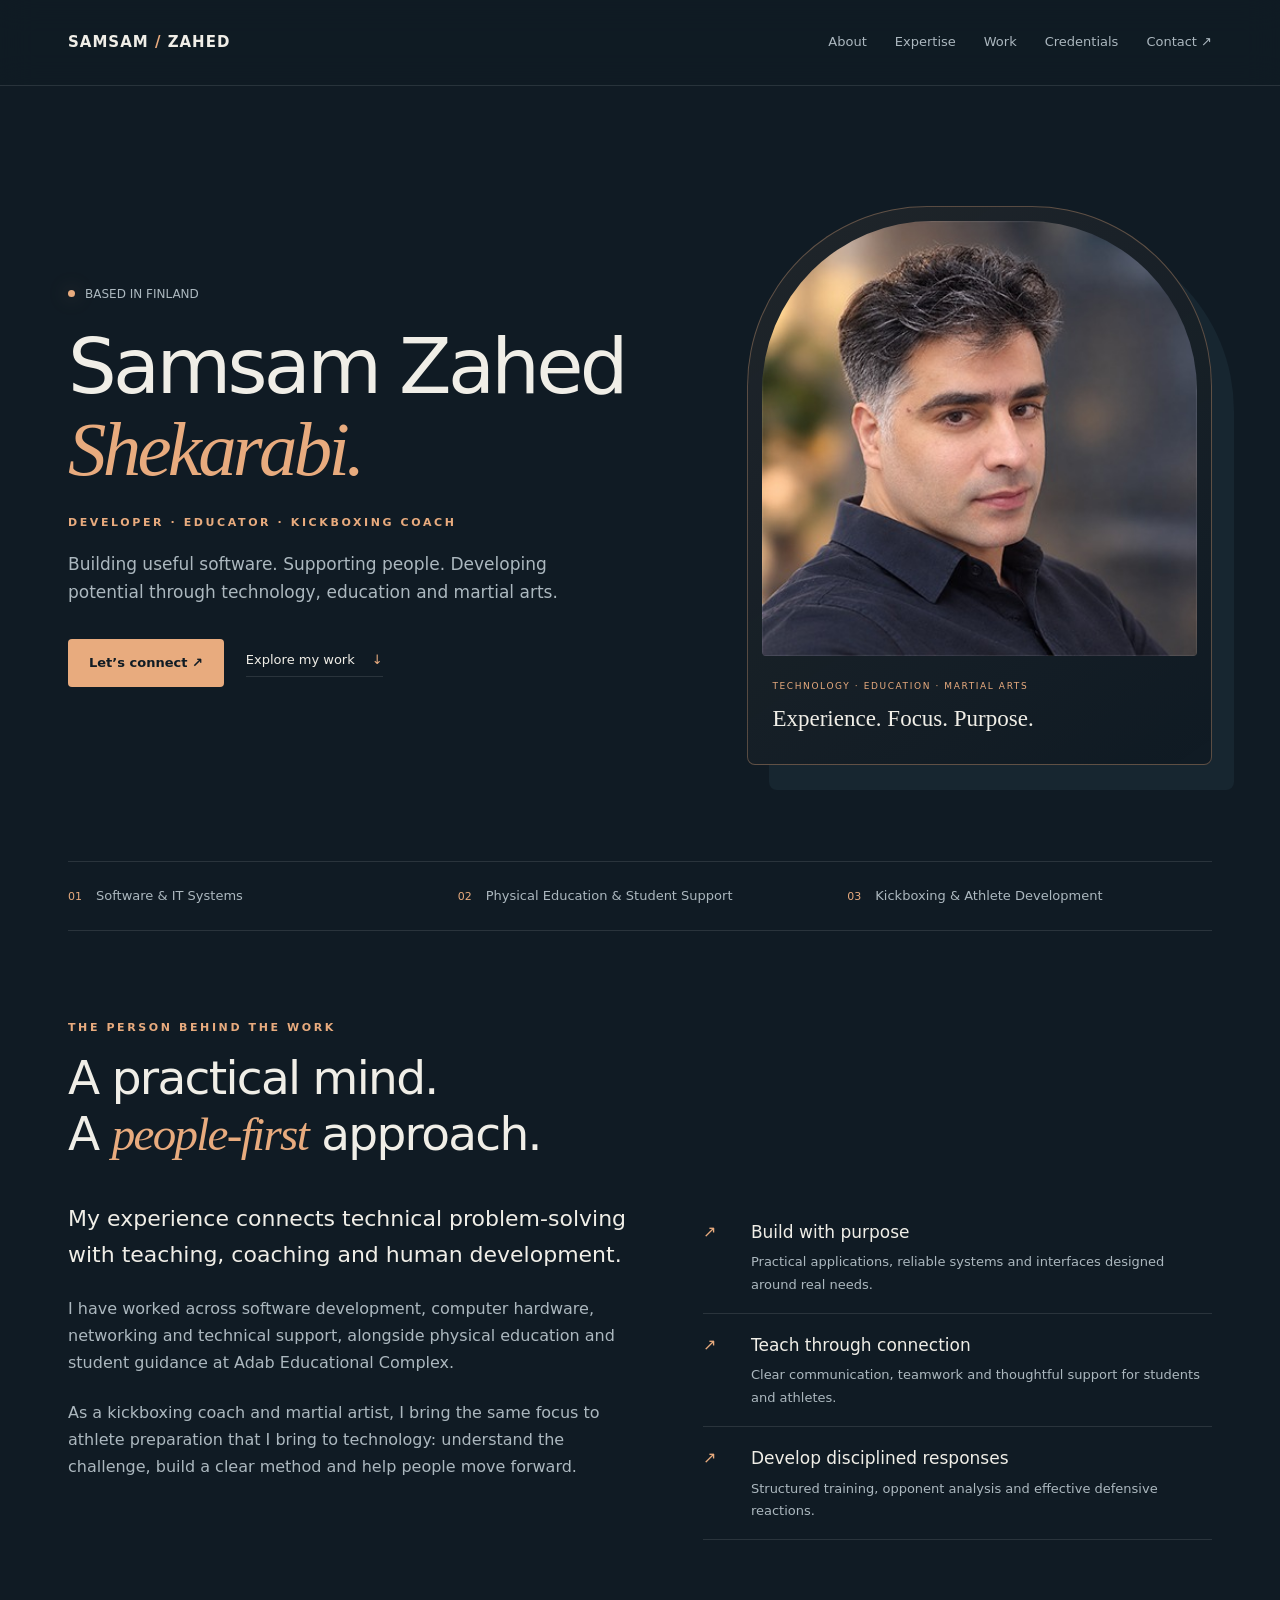
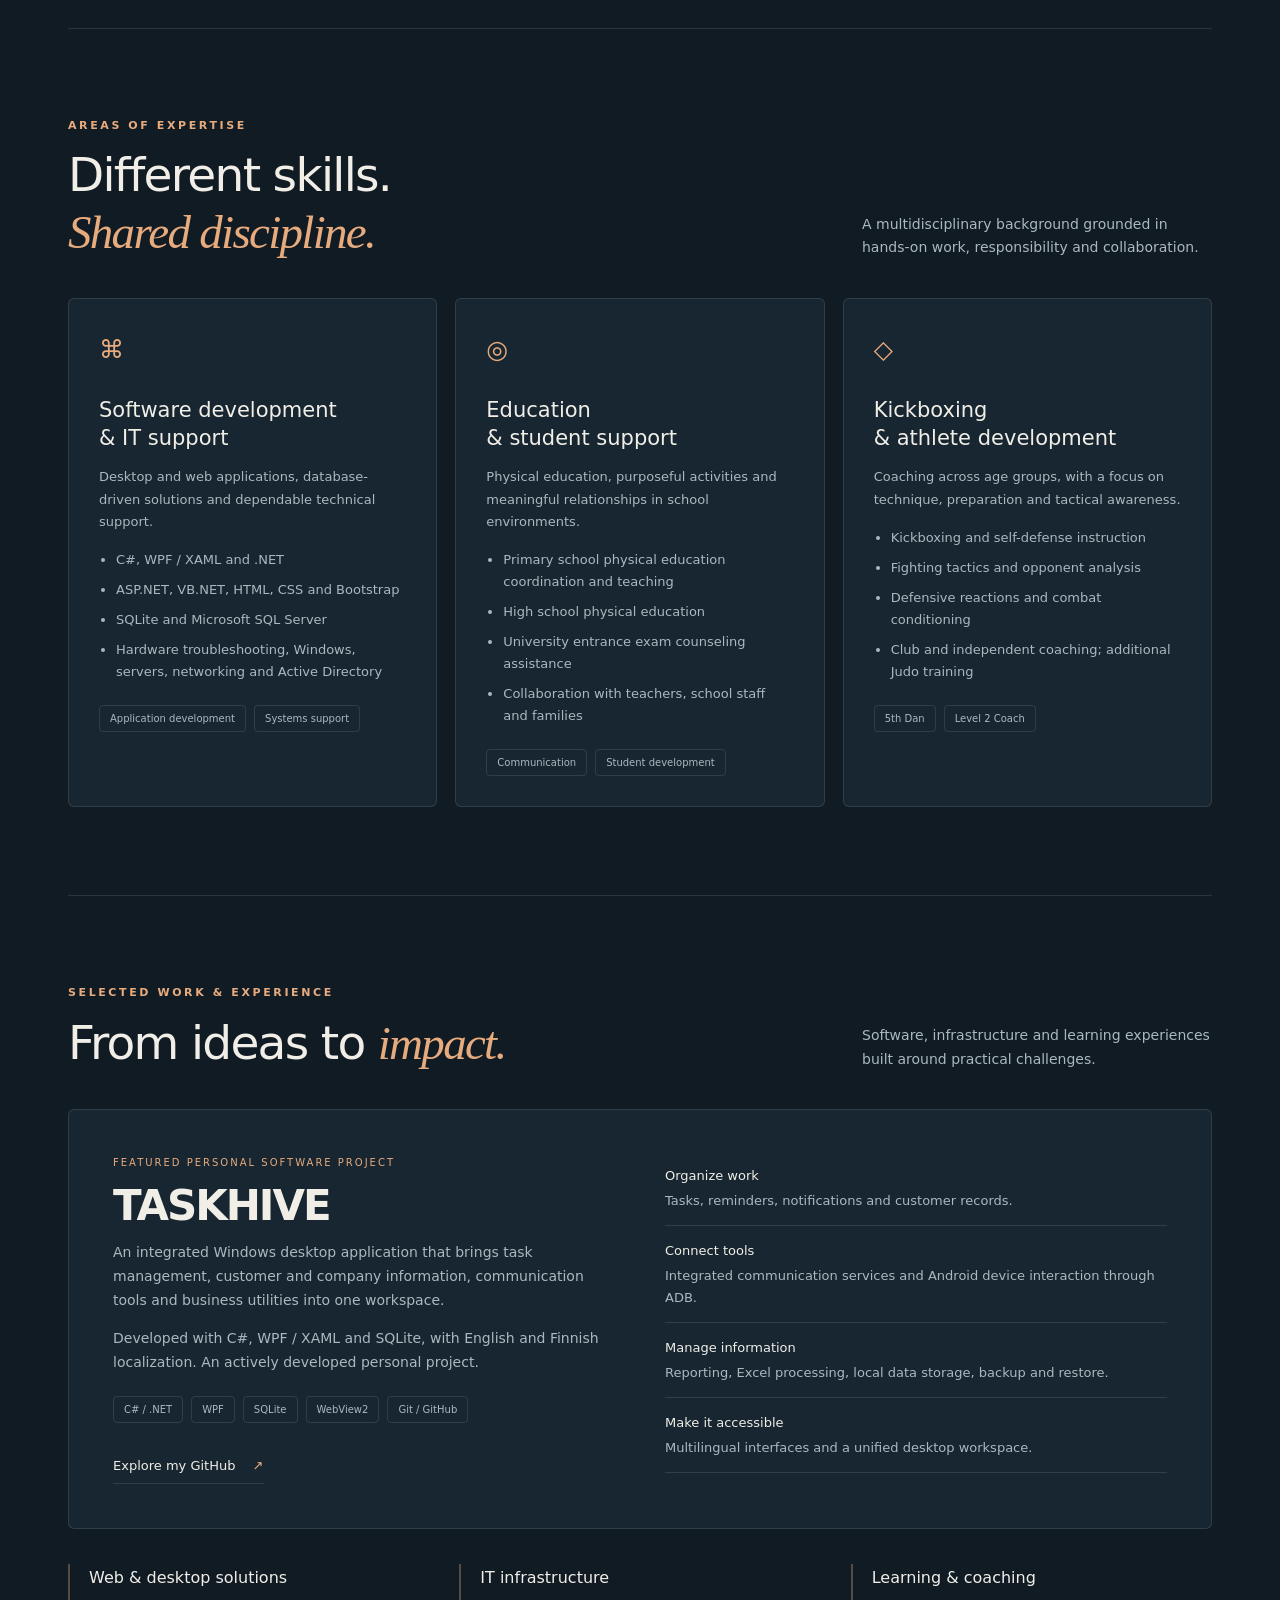
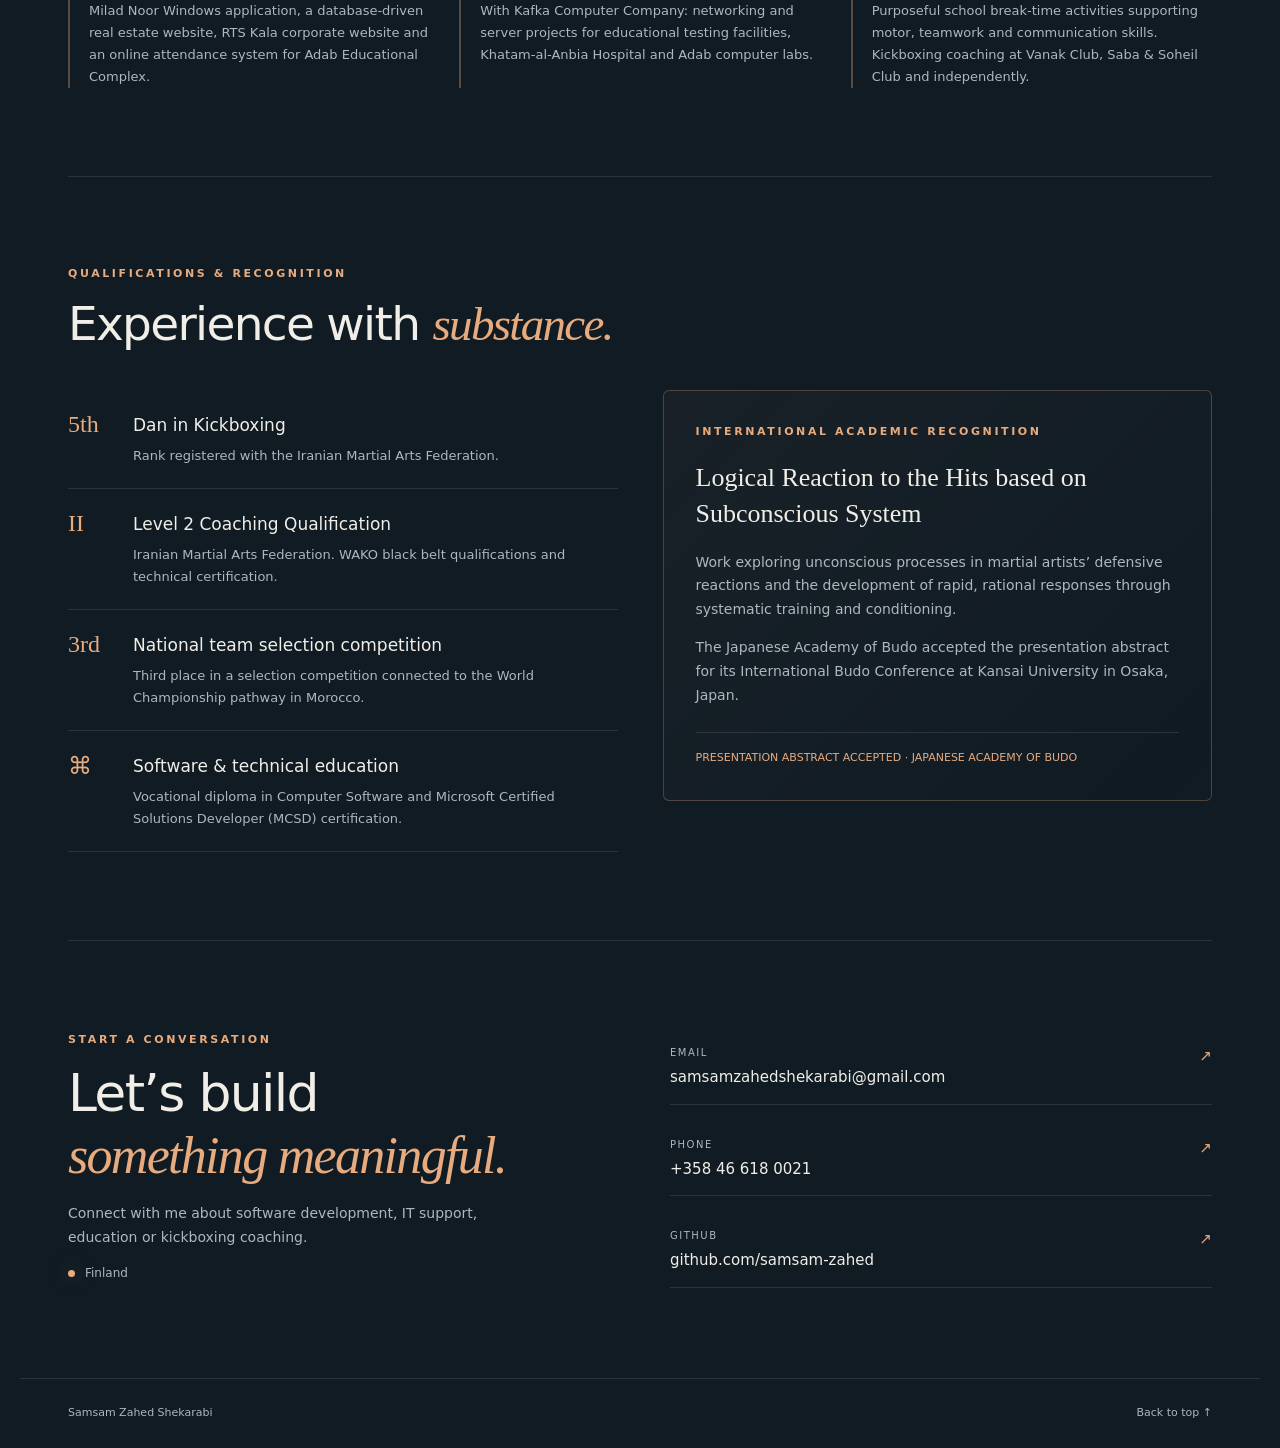
==== commit 1696bda3: "Build professional one-page resume with portrait and accessible effects" ====
--- a/index.html
+++ b/index.html
@@ -1,139 +1,36 @@
 <!doctype html>
-<html lang="en" dir="ltr">
+<html lang="en">
 <head>
-<meta charset="utf-8">
-<meta name="viewport" content="width=device-width, initial-scale=1">
-<meta name="theme-color" content="#f4f1e9">
-<meta name="description" content="SAMUEL — Your style starts with you. Discover clothing, shoes and accessories for Women, Men, Girls, Boys and Baby.">
-<title>SAMUEL — Your choice. Your style.</title>
+<meta charset="utf-8"><meta name="viewport" content="width=device-width,initial-scale=1">
+<meta name="theme-color" content="#101b24">
+<meta name="description" content="Samsam Zahed Shekarabi — software developer, IT professional, educator and kickboxing coach based in Finland.">
+<title>Samsam Zahed Shekarabi | Professional Profile</title>
 <style>
-@import url('https://fonts.googleapis.com/css2?family=DM+Sans:wght@300;400;500;600;700&display=swap');
-:root{--paper:#f4f1e9;--ink:#23251e;--muted:#727468;--line:#d9d8ce;--accent:#c5ce9d;--serif:Georgia,'Times New Roman',serif}
-*{box-sizing:border-box}
-body{margin:0;background:var(--paper);color:var(--ink);font-family:'DM Sans',Arial,sans-serif;-webkit-font-smoothing:antialiased}
-button,a{-webkit-tap-highlight-color:transparent}
-button{font:inherit}
-button:focus-visible,a:focus-visible{outline:3px solid #72824e;outline-offset:6px}
-::selection{background:#c5ce9d;color:#23251e}
-.site-header{margin:0 4.3%;border-bottom:1px solid var(--line);height:116px;display:flex;align-items:center;justify-content:center}
-.wordmark{font-family:var(--serif);font-size:clamp(48px,6.3vw,92px);font-weight:400;letter-spacing:.13em;line-height:1;text-decoration:none;color:inherit;direction:ltr;padding-left:.13em}
-main{max-width:1800px;margin:auto;padding:0 4.3% 42px}
-.intro{min-height:150px;display:flex;align-items:center;justify-content:space-between;gap:32px;padding:30px 0}
-.eyebrow{font-size:10px;letter-spacing:.2em;font-family:Arial,sans-serif;direction:ltr;display:flex;align-items:center;gap:10px;margin:0 0 15px}
-.eyebrow::before{content:"";width:6px;height:6px;background:#77814b;border-radius:50%}
-h1{font-size:clamp(25px,2.5vw,39px);font-weight:400;line-height:1.65;margin:0;letter-spacing:-1px}
-h1 span{color:#7d8565}
-.intro-note{max-width:290px;font-size:13px;font-weight:300;line-height:2.1;margin:0;color:#62665a}
-.note-line{display:block;margin-top:10px;font-size:10px;color:#454b38}
-.note-line b{display:inline-block;background:var(--accent);width:25px;height:25px;text-align:center;line-height:25px;border-radius:50%;margin-right:8px;font-size:15px;font-weight:400}
-.categories{direction:ltr;display:grid;grid-template-columns:repeat(5,minmax(0,1fr));grid-auto-rows:clamp(360px,55vh,620px);gap:14px}
-.category{position:relative;padding:0;border:0;overflow:hidden;cursor:pointer;text-align:left;background:#e6e1d5;color:white;isolation:isolate;border-radius:2px}
-.category::after{content:"";position:absolute;inset:35% 0 0;background:linear-gradient(transparent,rgba(12,17,11,.7));z-index:0;transition:opacity .4s}
-.category img{width:100%;height:100%;display:block;object-fit:cover;transition:transform .85s cubic-bezier(.2,.65,.2,1),filter .5s}
-.category:hover img,.category:focus-visible img{transform:scale(1.045)}
-.category:hover .arrow{background:var(--paper);color:var(--ink);transform:rotate(-45deg)}
-.category img{object-position:center 30%}
-.category.men img{object-position:center}
-.number{position:absolute;top:20px;left:20px;font-family:Arial,sans-serif;font-size:11px;letter-spacing:.12em;z-index:1;color:inherit;opacity:.9}
-.category-label{position:absolute;z-index:1;bottom:25px;left:17px;right:17px;display:flex;align-items:flex-end;justify-content:space-between;gap:12px;direction:ltr}
-.category-label strong{display:block;font-size:clamp(21px,2vw,28px);font-weight:500;line-height:1.7}
-.category-label small{display:block;font-family:Arial,sans-serif;direction:ltr;text-align:left;font-size:8px;letter-spacing:.12em;margin-top:4px;opacity:.8}
-.arrow{direction:ltr;flex-shrink:0;display:grid;place-items:center;width:37px;height:37px;border:1px solid #ffffff69;border-radius:50%;font:20px Arial,sans-serif;transition:background .3s,color .3s,transform .3s}
-.caption{display:flex;justify-content:space-between;align-items:center;gap:20px;padding:20px 0 0;font-size:10px;color:var(--muted)}
-.caption .english{font-family:Arial,sans-serif;letter-spacing:.15em;font-size:9px;direction:ltr}
-.caption .category-note{display:flex;align-items:center;gap:8px}
-.caption .category-note::before{content:"";width:25px;height:1px;background:#969c85}
-dialog{padding:0;border:0;width:min(820px,calc(100% - 32px));max-height:90dvh;background:var(--paper);color:var(--ink);overflow:auto;box-shadow:0 30px 100px #0004}
-dialog::backdrop{background:#181c17a6;backdrop-filter:blur(7px)}
-.dialog-grid{display:grid;grid-template-columns:1fr 1fr;min-height:480px}
-.dialog-image{width:100%;height:100%;max-height:580px;object-fit:cover;background:#d9dfc9}
-.dialog-copy{padding:75px 32px 40px;display:flex;flex-direction:column;justify-content:center}
-.close{position:absolute;top:17px;right:17px;width:38px;height:38px;background:var(--paper);border:1px solid var(--line);border-radius:50%;cursor:pointer;font-size:24px;line-height:1;z-index:2}
-.dialog-kicker{font:10px Arial,sans-serif;letter-spacing:.18em;direction:ltr;text-align:left;color:var(--muted)}
-dialog h2{font-size:36px;font-weight:400;margin:15px 0}
-.dialog-description{font-size:14px;line-height:2.2;color:#62665a}
-.availability{font-size:12px;line-height:2;border-top:1px solid var(--line);margin:25px 0 0;padding-top:18px;color:var(--muted)}
-.back{align-self:flex-start;border:0;border-bottom:1px solid var(--ink);background:transparent;padding:10px 0;margin-top:20px;cursor:pointer;color:var(--ink);font-size:12px}
-@media(max-width:1050px){.categories{grid-template-columns:repeat(3,minmax(0,1fr));grid-auto-rows:390px}.site-header{height:116px}.intro{min-height:160px}}
-@media(max-width:600px){.site-header{height:105px;margin:0 5%}.wordmark{font-size:53px}main{padding:0 5% 28px}.intro{display:block;padding:26px 0 24px;min-height:0}.eyebrow{font-size:8px;margin-bottom:10px}h1{font-size:27px}.intro-note{max-width:none;margin-top:11px;font-size:11px}.note-line{display:none}.categories{grid-template-columns:repeat(2,minmax(0,1fr));grid-auto-rows:290px;gap:10px}.category.baby{grid-column:1/-1;height:310px}.category.baby img{object-position:center 45%}.category-label{bottom:18px;left:12px;right:12px;gap:6px}.category-label strong{font-size:22px}.category-label small{font-size:7px;letter-spacing:.05em;line-height:1.6}.arrow{width:27px;height:27px;font-size:16px}.number{left:12px;top:15px}.caption{align-items:flex-start;gap:12px;font-size:9px}.caption .english{font-size:7px;line-height:2}.dialog-grid{grid-template-columns:1fr;min-height:0}.dialog-image{height:280px;object-position:center 25%}.dialog-copy{padding:25px}dialog h2{font-size:28px;margin:10px 0}.availability{margin-top:15px}.close{top:12px;right:12px}}
-@media(prefers-reduced-motion:reduce){*,*::before,*::after{transition:none!important;scroll-behavior:auto!important}}
+:root{--bg:#101b24;--panel:#172630;--ink:#f0eee7;--muted:#acb8bf;--accent:#e8ab7e;--line:#ffffff1c}*{box-sizing:border-box}html{scroll-behavior:smooth;scroll-padding-top:100px}body{margin:0;background:var(--bg);color:var(--ink);font:16px/1.7 system-ui,-apple-system,BlinkMacSystemFont,"Segoe UI",sans-serif}a{color:inherit;text-decoration:none}button{font:inherit}::selection{background:var(--accent);color:var(--bg)}a:focus-visible,button:focus-visible{outline:2px solid var(--accent);outline-offset:6px}.skip{position:fixed;top:-80px;left:20px;background:var(--accent);color:var(--bg);padding:12px;z-index:20}.skip:focus{top:12px}.wrap{max-width:1240px;margin:auto;padding-inline:48px}header{position:sticky;top:0;z-index:10;background:#101b24ed;backdrop-filter:blur(16px);border-bottom:1px solid var(--line)}.nav{min-height:85px;display:flex;align-items:center;justify-content:space-between;gap:25px}.brand{font-weight:700;letter-spacing:1px;font-size:15px}.brand span{color:var(--accent)}nav{display:flex;gap:28px;font-size:13px}nav a{color:var(--muted);transition:color .2s}nav a:hover,nav a.active{color:var(--accent)}.menu{display:none;border:1px solid var(--line);background:none;color:var(--ink);padding:6px 12px;border-radius:5px}.eyebrow{font-size:11px;letter-spacing:2.6px;text-transform:uppercase;color:var(--accent);font-weight:600}.hero{position:relative;padding-block:100px 76px;display:grid;grid-template-columns:1.25fr 1fr;gap:65px;align-items:center}.hero h1{font-size:clamp(49px,6vw,78px);font-weight:500;line-height:1.08;letter-spacing:-3.7px;margin:22px 0}.hero h1 span{display:block;color:var(--accent);font-family:Georgia,serif;font-style:italic;font-weight:400}.hero .intro{max-width:515px;color:var(--muted);font-size:17px}.location{display:flex;align-items:center;gap:10px;font-size:12px;color:var(--muted)}.dot{width:7px;height:7px;border-radius:50%;background:var(--accent);box-shadow:0 0 20px #e8ab7e66}.actions{display:flex;gap:22px;flex-wrap:wrap;margin-top:32px;align-items:center}.button{padding:13px 21px;border-radius:4px;background:var(--accent);color:var(--bg);font-size:13px;font-weight:650;transition:transform .25s,box-shadow .25s}.button:hover{transform:translateY(-3px);box-shadow:0 10px 35px #0004}.text-link{font-size:13px;border-bottom:1px solid var(--line);padding-bottom:5px}.text-link span{color:var(--accent);margin-left:13px}.art{position:relative;height:420px;display:grid;place-items:center;background:radial-gradient(ellipse at center,#e8ab7e0d,transparent 67%);overflow:hidden}.orbit{width:320px;height:320px;border:1px solid #e8ab7e35;border-radius:50%;position:absolute;animation:rotate 45s linear infinite}.orbit:before{content:"";width:10px;height:10px;background:var(--accent);border-radius:50%;position:absolute;top:43px;left:43px;box-shadow:0 0 24px #e8ab7e88}.orbit.two{width:240px;height:240px;border-style:dashed;border-color:#ffffff22;animation-direction:reverse}.orbit.three{width:395px;height:395px;border-color:#ffffff0c}.monogram{font:italic 110px Georgia,serif;color:var(--accent);letter-spacing:-10px}.art-label{position:absolute;background:var(--panel);border:1px solid var(--line);padding:9px 16px;border-radius:30px;font-size:11px;letter-spacing:1px}.art-label.a{top:60px;left:10px}.art-label.b{right:0;top:205px}.art-label.c{bottom:50px;left:35px}.art-caption{position:absolute;bottom:0;font-size:10px;letter-spacing:3px;color:var(--muted)}@keyframes rotate{to{transform:rotate(360deg)}}.specialties{border-block:1px solid var(--line);display:grid;grid-template-columns:repeat(3,1fr);padding-block:23px;gap:25px}.specialties div{font-size:13px;color:var(--muted)}.specialties span{font-size:11px;color:var(--accent);margin-right:14px}.section{padding-block:88px;border-bottom:1px solid var(--line)}.heading{display:flex;justify-content:space-between;gap:35px;align-items:end;margin-bottom:38px}h2{font-size:clamp(32px,4vw,47px);letter-spacing:-1.7px;line-height:1.2;font-weight:500;margin:12px 0 0}h2 em{font-family:Georgia,serif;color:var(--accent);font-weight:400}.heading>p{color:var(--muted);max-width:350px;font-size:14px;margin:0}.about{display:grid;grid-template-columns:1.1fr 1fr;gap:75px}.about p{color:var(--muted);margin:0 0 22px}.about .lead{font-size:22px;line-height:1.65;color:var(--ink)}.principles{display:grid;gap:0}.principle{padding:17px 0;border-bottom:1px solid var(--line);display:grid;grid-template-columns:36px 1fr;gap:12px}.principle b{color:var(--accent);font-weight:400}.principle h3{font-weight:500;font-size:17px;margin:0 0 5px}.principle p{font-size:13px;margin:0}.cards{display:grid;grid-template-columns:repeat(3,1fr);gap:18px}.card{background:var(--panel);border:1px solid var(--line);border-radius:6px;padding:30px;transition:transform .3s,border-color .3s}.card:hover{transform:translateY(-5px);border-color:#e8ab7e66}.card .icon{color:var(--accent);font-size:25px;display:block;margin-bottom:24px}.card h3{font-weight:500;font-size:21px;line-height:1.35;margin:0 0 14px}.card p,.card li{font-size:13px;color:var(--muted)}.card ul{padding-left:17px;margin-bottom:0}.card li{margin-top:8px}.tags{display:flex;flex-wrap:wrap;gap:8px;margin-top:22px}.tags span{font-size:10px;padding:4px 10px;border:1px solid var(--line);border-radius:4px;color:var(--muted)}.project{display:grid;grid-template-columns:1fr 1fr;gap:50px;background:var(--panel);padding:44px;border:1px solid var(--line);border-radius:6px}.project h3{font-size:42px;letter-spacing:-2px;margin:14px 0 12px;line-height:1}.project p{font-size:14px;color:var(--muted)}.project-label{font-size:10px;letter-spacing:2px;color:var(--accent)}.feature-list{display:grid;gap:14px;align-content:center}.feature-list div{border-bottom:1px solid var(--line);padding-bottom:13px;font-size:13px;color:var(--muted)}.feature-list strong{color:var(--ink);display:block;font-weight:500;margin-bottom:3px}.mini-projects{display:grid;grid-template-columns:repeat(3,1fr);gap:30px;margin-top:35px}.mini-projects article{border-left:2px solid #e8ab7e55;padding-left:19px}.mini-projects h3{font-size:16px;font-weight:500;margin:0 0 9px}.mini-projects p{font-size:13px;color:var(--muted);margin:0}.credentials{display:grid;grid-template-columns:1fr 1fr;gap:45px}.credential{display:flex;gap:20px;padding:21px 0;border-bottom:1px solid var(--line)}.credential>span{color:var(--accent);font:24px Georgia,serif;min-width:45px}.credential h3{font-size:17px;font-weight:500;margin:0 0 5px}.credential p{font-size:13px;color:var(--muted);margin:0}.research{padding:32px;border:1px solid #e8ab7e44;background:linear-gradient(135deg,#e8ab7e0b,transparent);border-radius:6px;align-self:start}.research h3{font:26px/1.4 Georgia,serif;margin:18px 0}.research p{font-size:14px;color:var(--muted)}.research .status{font-size:11px;color:var(--accent);border-top:1px solid var(--line);padding-top:16px;margin-top:25px}.contact{padding-block:90px}.contact-grid{display:grid;grid-template-columns:1fr 1fr;gap:60px}.contact h2{font-size:52px}.contact p{color:var(--muted);font-size:14px;max-width:410px}.contact-links{align-self:center;display:grid;gap:18px}.contact-links a{display:flex;justify-content:space-between;gap:20px;border-bottom:1px solid var(--line);padding:13px 0;font-size:15px;overflow-wrap:anywhere}.contact-links a span{color:var(--accent)}.contact-links small{display:block;font-size:10px;color:var(--muted);letter-spacing:1.5px;margin-bottom:4px}footer{border-top:1px solid var(--line);padding-block:25px;color:var(--muted);font-size:11px;display:flex;justify-content:space-between;gap:20px}.progress{height:2px;background:var(--accent);position:fixed;top:0;left:0;z-index:30;width:0}.reveal{transition:opacity .7s,transform .7s}.js .reveal.pending{opacity:0;transform:translateY(22px)}
+@media(max-width:950px){.wrap{padding-inline:30px}.hero{gap:20px}.art{height:350px}.orbit{width:270px;height:270px}.orbit.two{width:200px;height:200px}.orbit.three{width:330px;height:330px}.cards{grid-template-columns:1fr}.card{padding:27px}.card .icon{margin-bottom:14px}.about{gap:35px}.project{gap:30px;padding:30px}.hero h1{font-size:60px}.art-label{padding:7px 10px;font-size:9px}nav{gap:18px}}
+@media(max-width:650px){.wrap{padding-inline:22px}.nav{min-height:72px}.menu{display:block}nav{display:none;position:absolute;top:72px;left:0;right:0;background:var(--bg);padding:22px;border-bottom:1px solid var(--line);flex-wrap:wrap}nav.open{display:flex}.hero{grid-template-columns:1fr;padding-block:55px 40px;gap:15px}.hero h1{font-size:57px;letter-spacing:-3px}.hero .intro{font-size:15px}.art{height:310px;max-width:380px;width:100%;margin:auto}.art-label.a{top:30px}.art-label.b{top:155px}.art-label.c{bottom:40px}.specialties{grid-template-columns:1fr;gap:10px;padding-block:20px}.section{padding-block:58px}.heading{display:block;margin-bottom:28px}.heading>p{margin-top:20px}.about,.project,.credentials,.contact-grid{grid-template-columns:1fr;gap:28px}.about .lead{font-size:20px}.mini-projects{grid-template-columns:1fr;gap:25px}.project{padding:25px}.contact{padding-block:55px}.contact h2{font-size:42px}.contact-links a{font-size:13px}.research{padding:25px}footer{font-size:10px}.art-caption{font-size:9px}h2{letter-spacing:-1px}}
+@media(prefers-reduced-motion:reduce){html{scroll-behavior:auto}*,*:before,*:after{animation:none!important;transition:none!important}.js .reveal.pending{opacity:1;transform:none}}
+.portrait-frame{position:relative;margin:20px 0 20px 15px;padding:14px;border:1px solid #e8ab7e55;border-radius:180px 180px 8px 8px;background:linear-gradient(145deg,#e8ab7e12,transparent);box-shadow:22px 25px 0 #172630}.portrait-frame img{display:block;width:100%;height:auto;aspect-ratio:1;object-fit:cover;border-radius:170px 170px 4px 4px}.portrait-note{padding:23px 10px 12px}.portrait-note span{display:block;font-size:9px;color:var(--accent);letter-spacing:1.6px}.portrait-note strong{display:block;font-family:Georgia,serif;font-size:23px;font-weight:400;margin-top:5px}@media(max-width:650px){.portrait-frame{max-width:340px;margin:30px auto 20px;box-shadow:12px 14px 0 #172630;width:calc(100% - 20px)}}
 </style>
 </head>
 <body>
-<header class="site-header"><a href="./" class="wordmark" aria-label="SAMUEL — Home">SAMUEL</a></header>
-<main>
-<section class="intro" aria-labelledby="intro-title">
-<div><p class="eyebrow">THE EVERYDAY EDIT</p><h1 id="intro-title">Your choice. <span>Your style.</span></h1></div>
-<p class="intro-note">Start with an image.<br>Find what feels like you.<span class="note-line"><b aria-hidden="true">↙</b>Tap an image to explore.</span></p>
-</section>
-<section class="categories" aria-label="Shop by collection">
-<button class="category women" data-category="women" aria-label="Explore Women"><img src="img/women-collection.webp" alt="Woman in an oatmeal blazer and relaxed neutral trousers" fetchpriority="high" width="900" height="1350"><span class="number" aria-hidden="true">01 /</span><span class="category-label"><span><strong>Women</strong><small>YOUR EVERYDAY, ELEVATED</small></span><span class="arrow" aria-hidden="true">↗</span></span></button>
-<button class="category men" data-category="men" aria-label="Explore Men"><img src="img/men-collection.webp" alt="Man wearing a chocolate suede jacket and ivory knit" width="900" height="1350"><span class="number" aria-hidden="true">02 /</span><span class="category-label"><span><strong>Men</strong><small>STYLE ON YOUR TERMS</small></span><span class="arrow" aria-hidden="true">↗</span></span></button>
-<button class="category girls" data-category="girls" aria-label="Explore Girls"><img src="img/girls-collection.webp" alt="Girl in a sage green dress and cream sneakers" width="900" height="1350"><span class="number" aria-hidden="true">03 /</span><span class="category-label"><span><strong>Girls</strong><small>MADE FOR HER WORLD</small></span><span class="arrow" aria-hidden="true">↗</span></span></button>
-<button class="category boys" data-category="boys" aria-label="Explore Boys"><img src="img/boys-collection.webp" alt="Boy in an ochre overshirt and beige trousers" width="900" height="1350"><span class="number" aria-hidden="true">04 /</span><span class="category-label"><span><strong>Boys</strong><small>READY FOR EVERY ADVENTURE</small></span><span class="arrow" aria-hidden="true">↗</span></span></button>
-<button class="category baby" data-category="baby" aria-label="Explore Baby"><img src="img/baby-collection.webp" alt="Baby in a cream knitted romper on a soft blanket" width="900" height="1350"><span class="number" aria-hidden="true">05 /</span><span class="category-label"><span><strong>Baby</strong><small>LITTLE BEGINNINGS</small></span><span class="arrow" aria-hidden="true">↗</span></span></button>
-</section>
-<div class="caption" aria-hidden="true"><span class="category-note">For every age. For every you.</span><span class="english">LESS NOISE. MORE YOU.</span></div>
-</main>
-<dialog id="category-dialog" aria-labelledby="category-title" aria-describedby="category-description">
-<button class="close" aria-label="Close preview">×</button>
-<div class="dialog-grid"><img class="dialog-image" id="category-image" alt=""><div class="dialog-copy"><span class="dialog-kicker" id="category-kicker"></span><h2 id="category-title"></h2><p class="dialog-description" id="category-description"></p><p class="availability">This collection is taking shape.<br>Products will be arriving soon.</p><button class="back">← Back to categories</button></div></div>
-</dialog>
+<a class="skip" href="#main">Skip to content</a><div class="progress" aria-hidden="true"></div>
+<header><div class="wrap nav"><a class="brand" href="#home">SAMSAM<span> / </span>ZAHED</a><button class="menu" aria-expanded="false" aria-controls="navigation">Menu</button><nav id="navigation" aria-label="Main navigation"><a href="#about">About</a><a href="#expertise">Expertise</a><a href="#work">Work</a><a href="#credentials">Credentials</a><a href="#contact">Contact ↗</a></nav></div></header>
+<main id="main" class="wrap">
+<section class="hero" id="home" aria-labelledby="name"><div><div class="location"><span class="dot"></span>BASED IN FINLAND</div><h1 id="name">Samsam Zahed<span>Shekarabi.</span></h1><p class="eyebrow">Developer · Educator · Kickboxing Coach</p><p class="intro">Building useful software. Supporting people. Developing potential through technology, education and martial arts.</p><div class="actions"><a class="button" href="#contact">Let’s connect <span aria-hidden="true">↗</span></a><a class="text-link" href="#work">Explore my work <span aria-hidden="true">↓</span></a></div></div><div class="portrait-frame"><img src="portrait.jpg" alt="Portrait of Samsam Zahed Shekarabi" width="400" height="400" fetchpriority="high"><div class="portrait-note"><span>TECHNOLOGY · EDUCATION · MARTIAL ARTS</span><strong>Experience. Focus. Purpose.</strong></div></div></section>
+<div class="specialties"><div><span>01</span>Software &amp; IT Systems</div><div><span>02</span>Physical Education &amp; Student Support</div><div><span>03</span>Kickboxing &amp; Athlete Development</div></div>
+<section class="section" id="about"><div class="heading reveal"><div><div class="eyebrow">The person behind the work</div><h2>A practical mind.<br>A <em>people-first</em> approach.</h2></div></div><div class="about reveal"><div><p class="lead">My experience connects technical problem-solving with teaching, coaching and human development.</p><p>I have worked across software development, computer hardware, networking and technical support, alongside physical education and student guidance at Adab Educational Complex.</p><p>As a kickboxing coach and martial artist, I bring the same focus to athlete preparation that I bring to technology: understand the challenge, build a clear method and help people move forward.</p></div><div class="principles"><div class="principle"><b>↗</b><div><h3>Build with purpose</h3><p>Practical applications, reliable systems and interfaces designed around real needs.</p></div></div><div class="principle"><b>↗</b><div><h3>Teach through connection</h3><p>Clear communication, teamwork and thoughtful support for students and athletes.</p></div></div><div class="principle"><b>↗</b><div><h3>Develop disciplined responses</h3><p>Structured training, opponent analysis and effective defensive reactions.</p></div></div></div></div></section>
+<section class="section" id="expertise"><div class="heading reveal"><div><div class="eyebrow">Areas of expertise</div><h2>Different skills.<br><em>Shared discipline.</em></h2></div><p>A multidisciplinary background grounded in hands-on work, responsibility and collaboration.</p></div><div class="cards"><article class="card reveal"><span class="icon" aria-hidden="true">⌘</span><h3>Software development<br>&amp; IT support</h3><p>Desktop and web applications, database-driven solutions and dependable technical support.</p><ul><li>C#, WPF / XAML and .NET</li><li>ASP.NET, VB.NET, HTML, CSS and Bootstrap</li><li>SQLite and Microsoft SQL Server</li><li>Hardware troubleshooting, Windows, servers, networking and Active Directory</li></ul><div class="tags"><span>Application development</span><span>Systems support</span></div></article><article class="card reveal"><span class="icon" aria-hidden="true">◎</span><h3>Education<br>&amp; student support</h3><p>Physical education, purposeful activities and meaningful relationships in school environments.</p><ul><li>Primary school physical education coordination and teaching</li><li>High school physical education</li><li>University entrance exam counseling assistance</li><li>Collaboration with teachers, school staff and families</li></ul><div class="tags"><span>Communication</span><span>Student development</span></div></article><article class="card reveal"><span class="icon" aria-hidden="true">◇</span><h3>Kickboxing<br>&amp; athlete development</h3><p>Coaching across age groups, with a focus on technique, preparation and tactical awareness.</p><ul><li>Kickboxing and self-defense instruction</li><li>Fighting tactics and opponent analysis</li><li>Defensive reactions and combat conditioning</li><li>Club and independent coaching; additional Judo training</li></ul><div class="tags"><span>5th Dan</span><span>Level 2 Coach</span></div></article></div></section>
+<section class="section" id="work"><div class="heading reveal"><div><div class="eyebrow">Selected work &amp; experience</div><h2>From ideas to <em>impact.</em></h2></div><p>Software, infrastructure and learning experiences built around practical challenges.</p></div><article class="project reveal"><div><div class="project-label">FEATURED PERSONAL SOFTWARE PROJECT</div><h3>TASKHIVE</h3><p>An integrated Windows desktop application that brings task management, customer and company information, communication tools and business utilities into one workspace.</p><p>Developed with C#, WPF / XAML and SQLite, with English and Finnish localization. An actively developed personal project.</p><div class="tags"><span>C# / .NET</span><span>WPF</span><span>SQLite</span><span>WebView2</span><span>Git / GitHub</span></div><div class="actions"><a class="text-link" href="https://github.com/samsam-zahed" target="_blank" rel="noopener noreferrer">Explore my GitHub <span>↗</span></a></div></div><div class="feature-list"><div><strong>Organize work</strong>Tasks, reminders, notifications and customer records.</div><div><strong>Connect tools</strong>Integrated communication services and Android device interaction through ADB.</div><div><strong>Manage information</strong>Reporting, Excel processing, local data storage, backup and restore.</div><div><strong>Make it accessible</strong>Multilingual interfaces and a unified desktop workspace.</div></div></article><div class="mini-projects reveal"><article><h3>Web &amp; desktop solutions</h3><p>Milad Noor Windows application, a database-driven real estate website, RTS Kala corporate website and an online attendance system for Adab Educational Complex.</p></article><article><h3>IT infrastructure</h3><p>With Kafka Computer Company: networking and server projects for educational testing facilities, Khatam-al-Anbia Hospital and Adab computer labs.</p></article><article><h3>Learning &amp; coaching</h3><p>Purposeful school break-time activities supporting motor, teamwork and communication skills. Kickboxing coaching at Vanak Club, Saba &amp; Soheil Club and independently.</p></article></div></section>
+<section class="section" id="credentials"><div class="heading reveal"><div><div class="eyebrow">Qualifications &amp; recognition</div><h2>Experience with <em>substance.</em></h2></div></div><div class="credentials"><div class="reveal"><div class="credential"><span>5th</span><div><h3>Dan in Kickboxing</h3><p>Rank registered with the Iranian Martial Arts Federation.</p></div></div><div class="credential"><span>II</span><div><h3>Level 2 Coaching Qualification</h3><p>Iranian Martial Arts Federation. WAKO black belt qualifications and technical certification.</p></div></div><div class="credential"><span>3rd</span><div><h3>National team selection competition</h3><p>Third place in a selection competition connected to the World Championship pathway in Morocco.</p></div></div><div class="credential"><span>⌘</span><div><h3>Software &amp; technical education</h3><p>Vocational diploma in Computer Software and Microsoft Certified Solutions Developer (MCSD) certification.</p></div></div></div><article class="research reveal"><div class="eyebrow">International academic recognition</div><h3>Logical Reaction to the Hits based on Subconscious System</h3><p>Work exploring unconscious processes in martial artists’ defensive reactions and the development of rapid, rational responses through systematic training and conditioning.</p><p>The Japanese Academy of Budo accepted the presentation abstract for its International Budo Conference at Kansai University in Osaka, Japan.</p><div class="status">PRESENTATION ABSTRACT ACCEPTED · JAPANESE ACADEMY OF BUDO</div></article></div></section>
+<section class="contact" id="contact"><div class="contact-grid reveal"><div><div class="eyebrow">Start a conversation</div><h2>Let’s build<br><em>something meaningful.</em></h2><p>Connect with me about software development, IT support, education or kickboxing coaching.</p><div class="location"><span class="dot"></span>Finland</div></div><div class="contact-links"><a href="mailto:samsamzahedshekarabi@gmail.com"><div><small>EMAIL</small>samsamzahedshekarabi@gmail.com</div><span aria-hidden="true">↗</span></a><a href="tel:+358466180021"><div><small>PHONE</small>+358 46 618 0021</div><span aria-hidden="true">↗</span></a><a href="https://github.com/samsam-zahed" target="_blank" rel="noopener noreferrer"><div><small>GITHUB</small>github.com/samsam-zahed</div><span aria-hidden="true">↗</span></a></div></div></section>
+</main><footer class="wrap"><span>Samsam Zahed Shekarabi</span><a href="#home">Back to top ↑</a></footer>
 <script>
-const categories={
-  "women": {
-    "key": "women",
-    "title": "Women",
-    "kicker": "YOUR EVERYDAY, ELEVATED",
-    "description": "Clothing, shoes and accessories for every side of you.",
-    "image": "women-collection.webp",
-    "alt": "Woman in an oatmeal blazer and relaxed neutral trousers"
-  },
-  "men": {
-    "key": "men",
-    "title": "Men",
-    "kicker": "STYLE ON YOUR TERMS",
-    "description": "From everyday essentials to tailoring, shoes and finishing touches.",
-    "image": "men-collection.webp",
-    "alt": "Man wearing a chocolate suede jacket and ivory knit"
-  },
-  "girls": {
-    "key": "girls",
-    "title": "Girls",
-    "kicker": "MADE FOR HER WORLD",
-    "description": "Everyday outfits, occasionwear, shoes and accessories for growing personalities.",
-    "image": "girls-collection.webp",
-    "alt": "Girl in a sage green dress and cream sneakers"
-  },
-  "boys": {
-    "key": "boys",
-    "title": "Boys",
-    "kicker": "READY FOR EVERY ADVENTURE",
-    "description": "Comfortable clothing, smart outfits, shoes and accessories for busy days.",
-    "image": "boys-collection.webp",
-    "alt": "Boy in an ochre overshirt and beige trousers"
-  },
-  "baby": {
-    "key": "baby",
-    "title": "Baby",
-    "kicker": "LITTLE BEGINNINGS",
-    "description": "Soft clothing, little shoes and everyday essentials for baby girls and boys.",
-    "image": "baby-collection.webp",
-    "alt": "Baby in a cream knitted romper on a soft blanket"
-  }
-};
-const dialog=document.getElementById('category-dialog');
-document.querySelectorAll('[data-category]').forEach(button=>button.addEventListener('click',()=>{
-const category=categories[button.dataset.category];
-document.getElementById('category-title').textContent=category.title;
-document.getElementById('category-kicker').textContent=category.kicker;
-document.getElementById('category-description').textContent=category.description;
-const picture=document.getElementById('category-image');picture.src='img/'+category.image;picture.alt=button.querySelector('img').alt;picture.style.objectFit='cover';
-dialog.showModal();document.body.style.overflow='hidden';
-}));
-dialog.querySelectorAll('.close,.back').forEach(button=>button.addEventListener('click',()=>dialog.close()));
-dialog.addEventListener('close',()=>{document.body.style.overflow='';});
-dialog.addEventListener('click',event=>{if(event.target===dialog){const rect=dialog.getBoundingClientRect();if(event.clientX<rect.left||event.clientX>rect.right||event.clientY<rect.top||event.clientY>rect.bottom)dialog.close();}});
-</script>
-</body>
-</html>+const menu=document.querySelector('.menu'),nav=document.querySelector('nav');
+menu.addEventListener('click',()=>{const open=menu.getAttribute('aria-expanded')!=='true';menu.setAttribute('aria-expanded',String(open));nav.classList.toggle('open',open);});
+nav.querySelectorAll('a').forEach(a=>a.addEventListener('click',()=>{nav.classList.remove('open');menu.setAttribute('aria-expanded','false');}));
+document.addEventListener('keydown',e=>{if(e.key==='Escape'&&nav.classList.contains('open')){nav.classList.remove('open');menu.setAttribute('aria-expanded','false');menu.focus();}});
+if('IntersectionObserver' in window&&!matchMedia('(prefers-reduced-motion: reduce)').matches){document.documentElement.classList.add('js');const reveal=new IntersectionObserver(entries=>entries.forEach(e=>{if(e.isIntersecting){e.target.classList.remove('pending');reveal.unobserve(e.target);}}),{threshold:.08});document.querySelectorAll('.reveal').forEach(el=>{el.classList.add('pending');reveal.observe(el);});}
+const progress=document.querySelector('.progress');let queued=false;const update=()=>{const max=document.documentElement.scrollHeight-innerHeight;progress.style.width=(max>0?scrollY/max*100:0)+'%';queued=false;};addEventListener('scroll',()=>{if(!queued){queued=true;requestAnimationFrame(update);}},{passive:true});addEventListener('resize',update);update();
+if('IntersectionObserver' in window){const links=[...nav.querySelectorAll('a')];const sections=new IntersectionObserver(entries=>entries.forEach(e=>{if(e.isIntersecting)links.forEach(a=>a.classList.toggle('active',a.hash==='#'+e.target.id));}),{rootMargin:'-15% 0px -65% 0px'});document.querySelectorAll('main section[id]').forEach(s=>sections.observe(s));}
+</script></body></html>
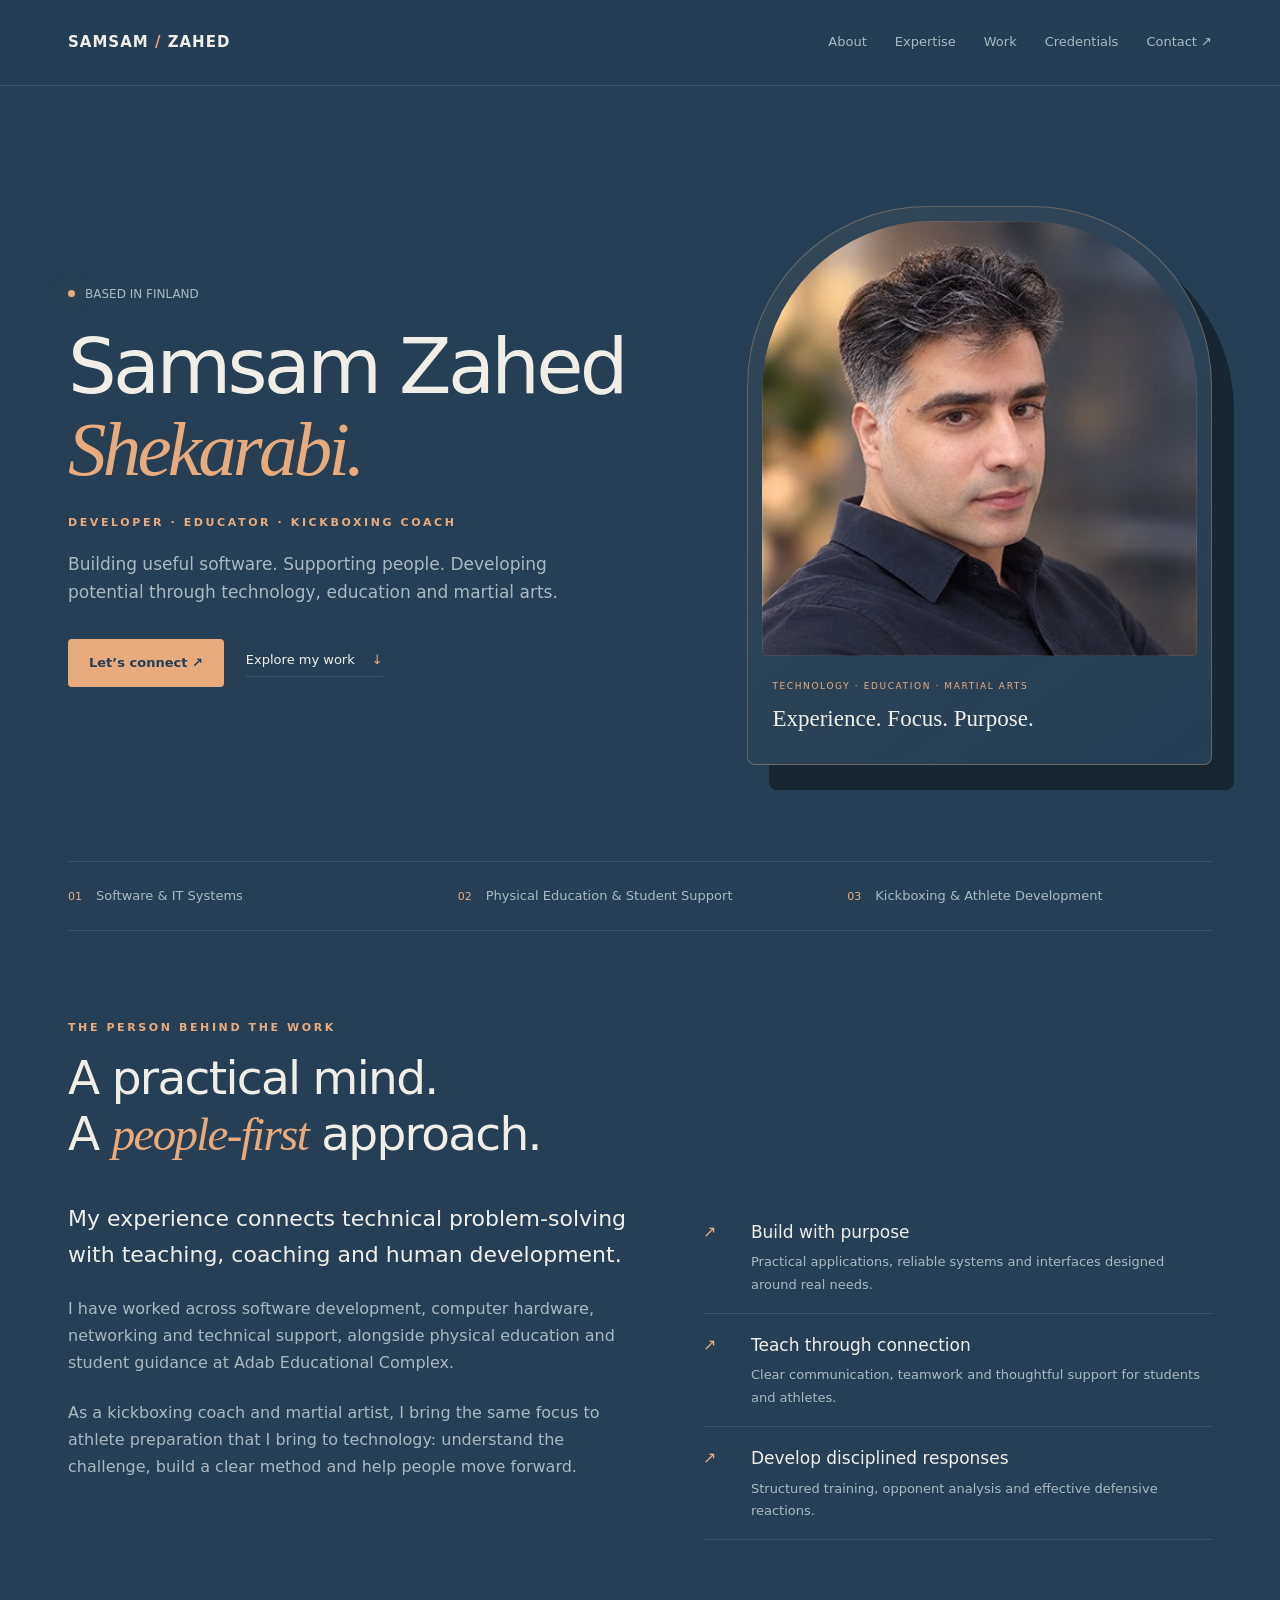
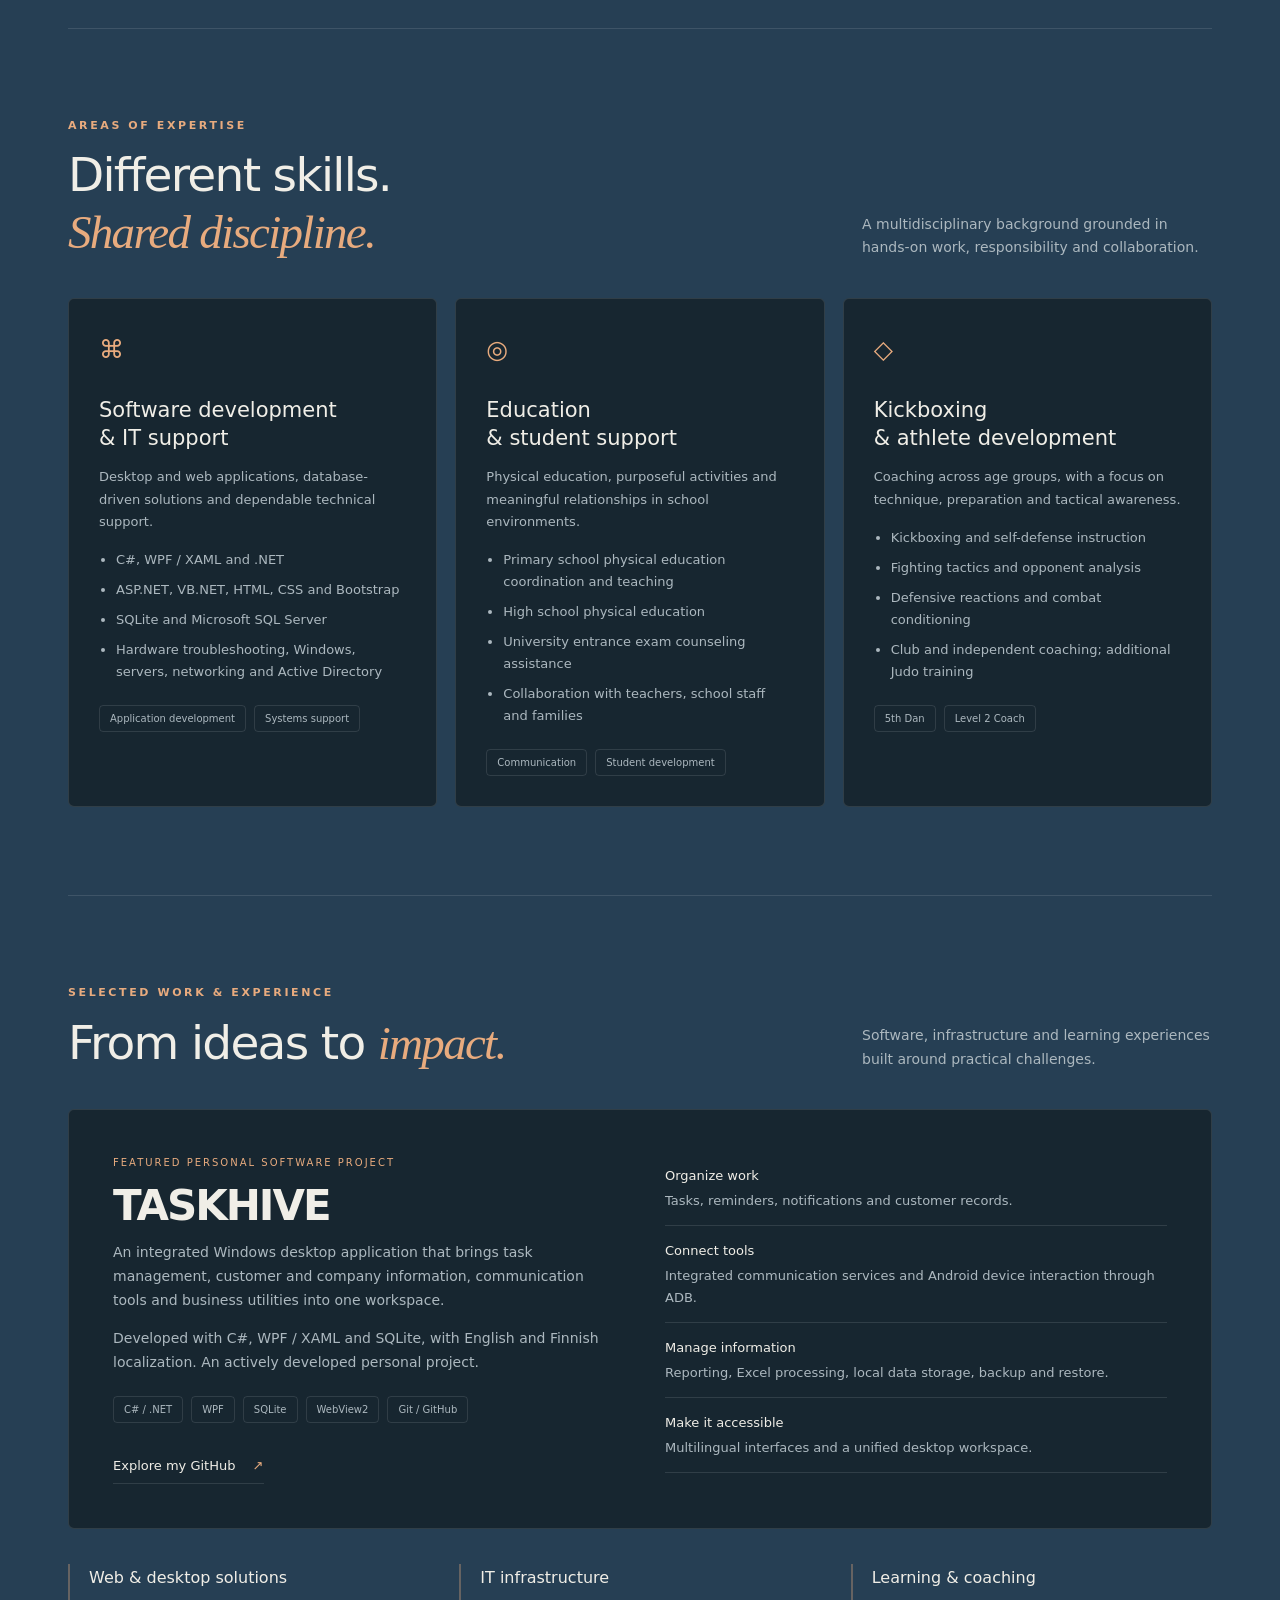
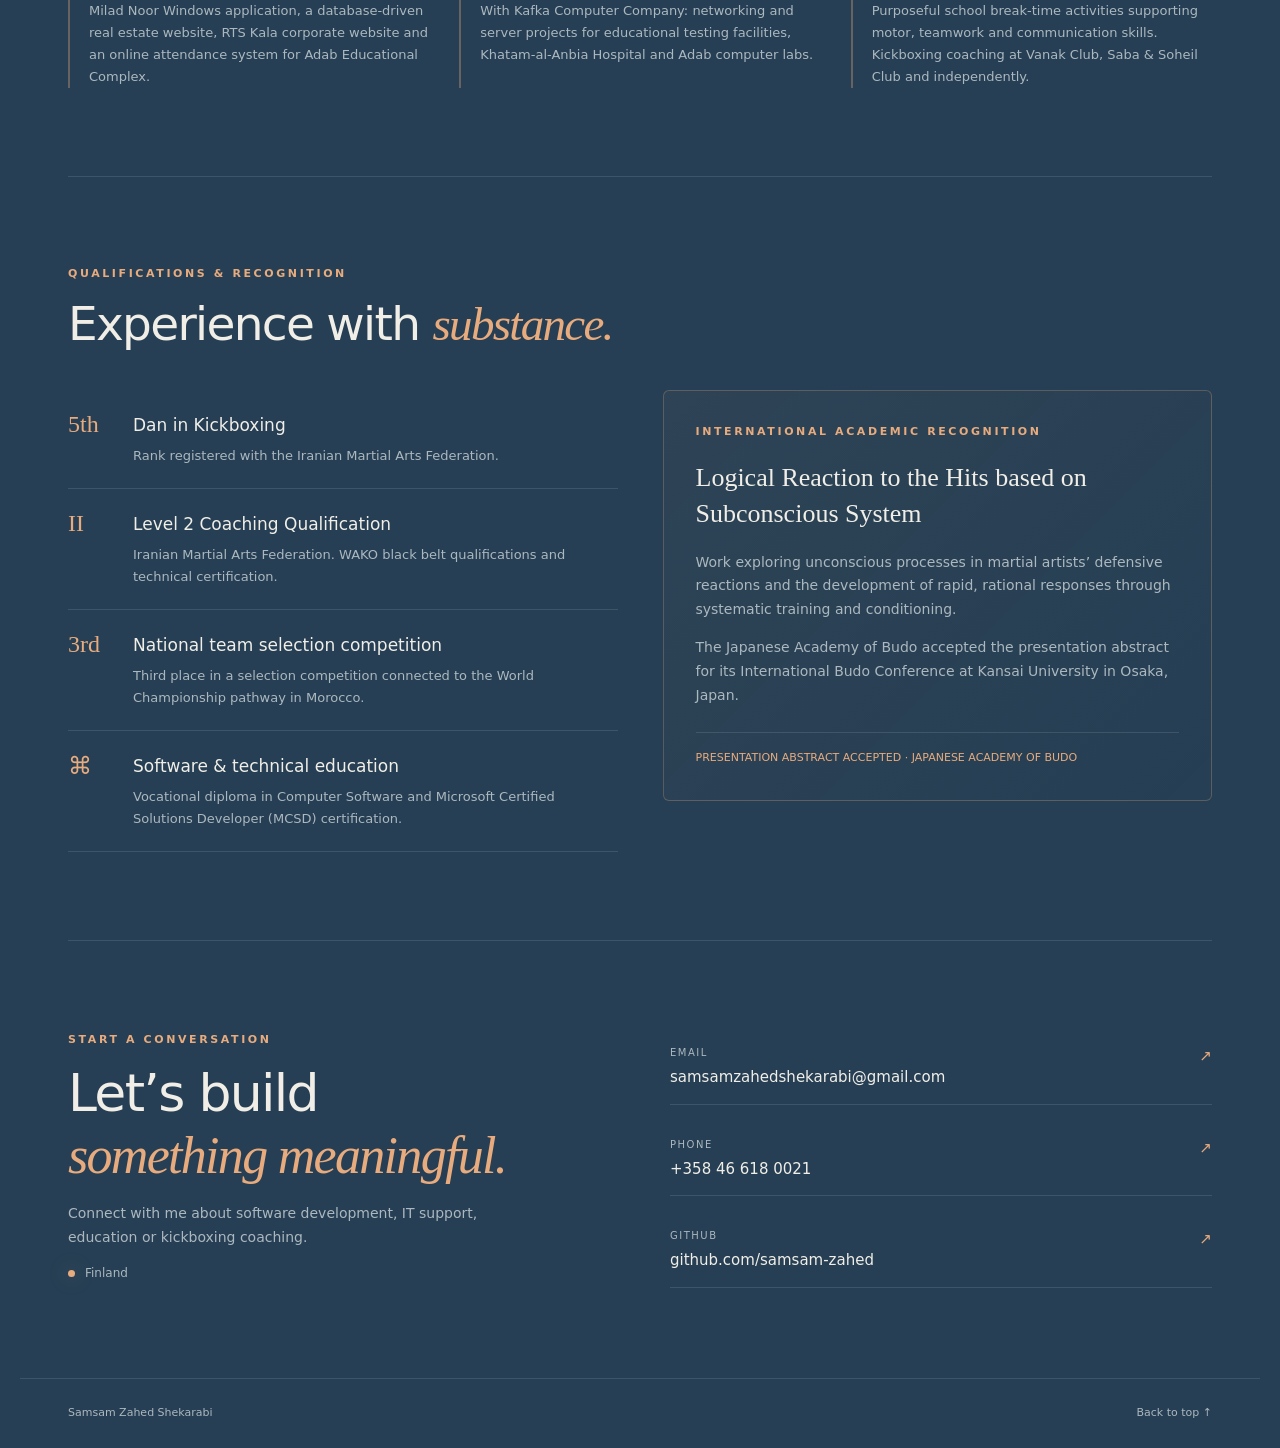
==== commit b8caba4d: "Change page background to #263f54" ====
--- a/index.html
+++ b/index.html
@@ -2,11 +2,11 @@
 <html lang="en">
 <head>
 <meta charset="utf-8"><meta name="viewport" content="width=device-width,initial-scale=1">
-<meta name="theme-color" content="#101b24">
+<meta name="theme-color" content="#263f54">
 <meta name="description" content="Samsam Zahed Shekarabi — software developer, IT professional, educator and kickboxing coach based in Finland.">
 <title>Samsam Zahed Shekarabi | Professional Profile</title>
 <style>
-:root{--bg:#101b24;--panel:#172630;--ink:#f0eee7;--muted:#acb8bf;--accent:#e8ab7e;--line:#ffffff1c}*{box-sizing:border-box}html{scroll-behavior:smooth;scroll-padding-top:100px}body{margin:0;background:var(--bg);color:var(--ink);font:16px/1.7 system-ui,-apple-system,BlinkMacSystemFont,"Segoe UI",sans-serif}a{color:inherit;text-decoration:none}button{font:inherit}::selection{background:var(--accent);color:var(--bg)}a:focus-visible,button:focus-visible{outline:2px solid var(--accent);outline-offset:6px}.skip{position:fixed;top:-80px;left:20px;background:var(--accent);color:var(--bg);padding:12px;z-index:20}.skip:focus{top:12px}.wrap{max-width:1240px;margin:auto;padding-inline:48px}header{position:sticky;top:0;z-index:10;background:#101b24ed;backdrop-filter:blur(16px);border-bottom:1px solid var(--line)}.nav{min-height:85px;display:flex;align-items:center;justify-content:space-between;gap:25px}.brand{font-weight:700;letter-spacing:1px;font-size:15px}.brand span{color:var(--accent)}nav{display:flex;gap:28px;font-size:13px}nav a{color:var(--muted);transition:color .2s}nav a:hover,nav a.active{color:var(--accent)}.menu{display:none;border:1px solid var(--line);background:none;color:var(--ink);padding:6px 12px;border-radius:5px}.eyebrow{font-size:11px;letter-spacing:2.6px;text-transform:uppercase;color:var(--accent);font-weight:600}.hero{position:relative;padding-block:100px 76px;display:grid;grid-template-columns:1.25fr 1fr;gap:65px;align-items:center}.hero h1{font-size:clamp(49px,6vw,78px);font-weight:500;line-height:1.08;letter-spacing:-3.7px;margin:22px 0}.hero h1 span{display:block;color:var(--accent);font-family:Georgia,serif;font-style:italic;font-weight:400}.hero .intro{max-width:515px;color:var(--muted);font-size:17px}.location{display:flex;align-items:center;gap:10px;font-size:12px;color:var(--muted)}.dot{width:7px;height:7px;border-radius:50%;background:var(--accent);box-shadow:0 0 20px #e8ab7e66}.actions{display:flex;gap:22px;flex-wrap:wrap;margin-top:32px;align-items:center}.button{padding:13px 21px;border-radius:4px;background:var(--accent);color:var(--bg);font-size:13px;font-weight:650;transition:transform .25s,box-shadow .25s}.button:hover{transform:translateY(-3px);box-shadow:0 10px 35px #0004}.text-link{font-size:13px;border-bottom:1px solid var(--line);padding-bottom:5px}.text-link span{color:var(--accent);margin-left:13px}.art{position:relative;height:420px;display:grid;place-items:center;background:radial-gradient(ellipse at center,#e8ab7e0d,transparent 67%);overflow:hidden}.orbit{width:320px;height:320px;border:1px solid #e8ab7e35;border-radius:50%;position:absolute;animation:rotate 45s linear infinite}.orbit:before{content:"";width:10px;height:10px;background:var(--accent);border-radius:50%;position:absolute;top:43px;left:43px;box-shadow:0 0 24px #e8ab7e88}.orbit.two{width:240px;height:240px;border-style:dashed;border-color:#ffffff22;animation-direction:reverse}.orbit.three{width:395px;height:395px;border-color:#ffffff0c}.monogram{font:italic 110px Georgia,serif;color:var(--accent);letter-spacing:-10px}.art-label{position:absolute;background:var(--panel);border:1px solid var(--line);padding:9px 16px;border-radius:30px;font-size:11px;letter-spacing:1px}.art-label.a{top:60px;left:10px}.art-label.b{right:0;top:205px}.art-label.c{bottom:50px;left:35px}.art-caption{position:absolute;bottom:0;font-size:10px;letter-spacing:3px;color:var(--muted)}@keyframes rotate{to{transform:rotate(360deg)}}.specialties{border-block:1px solid var(--line);display:grid;grid-template-columns:repeat(3,1fr);padding-block:23px;gap:25px}.specialties div{font-size:13px;color:var(--muted)}.specialties span{font-size:11px;color:var(--accent);margin-right:14px}.section{padding-block:88px;border-bottom:1px solid var(--line)}.heading{display:flex;justify-content:space-between;gap:35px;align-items:end;margin-bottom:38px}h2{font-size:clamp(32px,4vw,47px);letter-spacing:-1.7px;line-height:1.2;font-weight:500;margin:12px 0 0}h2 em{font-family:Georgia,serif;color:var(--accent);font-weight:400}.heading>p{color:var(--muted);max-width:350px;font-size:14px;margin:0}.about{display:grid;grid-template-columns:1.1fr 1fr;gap:75px}.about p{color:var(--muted);margin:0 0 22px}.about .lead{font-size:22px;line-height:1.65;color:var(--ink)}.principles{display:grid;gap:0}.principle{padding:17px 0;border-bottom:1px solid var(--line);display:grid;grid-template-columns:36px 1fr;gap:12px}.principle b{color:var(--accent);font-weight:400}.principle h3{font-weight:500;font-size:17px;margin:0 0 5px}.principle p{font-size:13px;margin:0}.cards{display:grid;grid-template-columns:repeat(3,1fr);gap:18px}.card{background:var(--panel);border:1px solid var(--line);border-radius:6px;padding:30px;transition:transform .3s,border-color .3s}.card:hover{transform:translateY(-5px);border-color:#e8ab7e66}.card .icon{color:var(--accent);font-size:25px;display:block;margin-bottom:24px}.card h3{font-weight:500;font-size:21px;line-height:1.35;margin:0 0 14px}.card p,.card li{font-size:13px;color:var(--muted)}.card ul{padding-left:17px;margin-bottom:0}.card li{margin-top:8px}.tags{display:flex;flex-wrap:wrap;gap:8px;margin-top:22px}.tags span{font-size:10px;padding:4px 10px;border:1px solid var(--line);border-radius:4px;color:var(--muted)}.project{display:grid;grid-template-columns:1fr 1fr;gap:50px;background:var(--panel);padding:44px;border:1px solid var(--line);border-radius:6px}.project h3{font-size:42px;letter-spacing:-2px;margin:14px 0 12px;line-height:1}.project p{font-size:14px;color:var(--muted)}.project-label{font-size:10px;letter-spacing:2px;color:var(--accent)}.feature-list{display:grid;gap:14px;align-content:center}.feature-list div{border-bottom:1px solid var(--line);padding-bottom:13px;font-size:13px;color:var(--muted)}.feature-list strong{color:var(--ink);display:block;font-weight:500;margin-bottom:3px}.mini-projects{display:grid;grid-template-columns:repeat(3,1fr);gap:30px;margin-top:35px}.mini-projects article{border-left:2px solid #e8ab7e55;padding-left:19px}.mini-projects h3{font-size:16px;font-weight:500;margin:0 0 9px}.mini-projects p{font-size:13px;color:var(--muted);margin:0}.credentials{display:grid;grid-template-columns:1fr 1fr;gap:45px}.credential{display:flex;gap:20px;padding:21px 0;border-bottom:1px solid var(--line)}.credential>span{color:var(--accent);font:24px Georgia,serif;min-width:45px}.credential h3{font-size:17px;font-weight:500;margin:0 0 5px}.credential p{font-size:13px;color:var(--muted);margin:0}.research{padding:32px;border:1px solid #e8ab7e44;background:linear-gradient(135deg,#e8ab7e0b,transparent);border-radius:6px;align-self:start}.research h3{font:26px/1.4 Georgia,serif;margin:18px 0}.research p{font-size:14px;color:var(--muted)}.research .status{font-size:11px;color:var(--accent);border-top:1px solid var(--line);padding-top:16px;margin-top:25px}.contact{padding-block:90px}.contact-grid{display:grid;grid-template-columns:1fr 1fr;gap:60px}.contact h2{font-size:52px}.contact p{color:var(--muted);font-size:14px;max-width:410px}.contact-links{align-self:center;display:grid;gap:18px}.contact-links a{display:flex;justify-content:space-between;gap:20px;border-bottom:1px solid var(--line);padding:13px 0;font-size:15px;overflow-wrap:anywhere}.contact-links a span{color:var(--accent)}.contact-links small{display:block;font-size:10px;color:var(--muted);letter-spacing:1.5px;margin-bottom:4px}footer{border-top:1px solid var(--line);padding-block:25px;color:var(--muted);font-size:11px;display:flex;justify-content:space-between;gap:20px}.progress{height:2px;background:var(--accent);position:fixed;top:0;left:0;z-index:30;width:0}.reveal{transition:opacity .7s,transform .7s}.js .reveal.pending{opacity:0;transform:translateY(22px)}
+:root{--bg:#263f54;--panel:#172630;--ink:#f0eee7;--muted:#acb8bf;--accent:#e8ab7e;--line:#ffffff1c}*{box-sizing:border-box}html{scroll-behavior:smooth;scroll-padding-top:100px}body{margin:0;background:var(--bg);color:var(--ink);font:16px/1.7 system-ui,-apple-system,BlinkMacSystemFont,"Segoe UI",sans-serif}a{color:inherit;text-decoration:none}button{font:inherit}::selection{background:var(--accent);color:var(--bg)}a:focus-visible,button:focus-visible{outline:2px solid var(--accent);outline-offset:6px}.skip{position:fixed;top:-80px;left:20px;background:var(--accent);color:var(--bg);padding:12px;z-index:20}.skip:focus{top:12px}.wrap{max-width:1240px;margin:auto;padding-inline:48px}header{position:sticky;top:0;z-index:10;background:#263f54ed;backdrop-filter:blur(16px);border-bottom:1px solid var(--line)}.nav{min-height:85px;display:flex;align-items:center;justify-content:space-between;gap:25px}.brand{font-weight:700;letter-spacing:1px;font-size:15px}.brand span{color:var(--accent)}nav{display:flex;gap:28px;font-size:13px}nav a{color:var(--muted);transition:color .2s}nav a:hover,nav a.active{color:var(--accent)}.menu{display:none;border:1px solid var(--line);background:none;color:var(--ink);padding:6px 12px;border-radius:5px}.eyebrow{font-size:11px;letter-spacing:2.6px;text-transform:uppercase;color:var(--accent);font-weight:600}.hero{position:relative;padding-block:100px 76px;display:grid;grid-template-columns:1.25fr 1fr;gap:65px;align-items:center}.hero h1{font-size:clamp(49px,6vw,78px);font-weight:500;line-height:1.08;letter-spacing:-3.7px;margin:22px 0}.hero h1 span{display:block;color:var(--accent);font-family:Georgia,serif;font-style:italic;font-weight:400}.hero .intro{max-width:515px;color:var(--muted);font-size:17px}.location{display:flex;align-items:center;gap:10px;font-size:12px;color:var(--muted)}.dot{width:7px;height:7px;border-radius:50%;background:var(--accent);box-shadow:0 0 20px #e8ab7e66}.actions{display:flex;gap:22px;flex-wrap:wrap;margin-top:32px;align-items:center}.button{padding:13px 21px;border-radius:4px;background:var(--accent);color:var(--bg);font-size:13px;font-weight:650;transition:transform .25s,box-shadow .25s}.button:hover{transform:translateY(-3px);box-shadow:0 10px 35px #0004}.text-link{font-size:13px;border-bottom:1px solid var(--line);padding-bottom:5px}.text-link span{color:var(--accent);margin-left:13px}.art{position:relative;height:420px;display:grid;place-items:center;background:radial-gradient(ellipse at center,#e8ab7e0d,transparent 67%);overflow:hidden}.orbit{width:320px;height:320px;border:1px solid #e8ab7e35;border-radius:50%;position:absolute;animation:rotate 45s linear infinite}.orbit:before{content:"";width:10px;height:10px;background:var(--accent);border-radius:50%;position:absolute;top:43px;left:43px;box-shadow:0 0 24px #e8ab7e88}.orbit.two{width:240px;height:240px;border-style:dashed;border-color:#ffffff22;animation-direction:reverse}.orbit.three{width:395px;height:395px;border-color:#ffffff0c}.monogram{font:italic 110px Georgia,serif;color:var(--accent);letter-spacing:-10px}.art-label{position:absolute;background:var(--panel);border:1px solid var(--line);padding:9px 16px;border-radius:30px;font-size:11px;letter-spacing:1px}.art-label.a{top:60px;left:10px}.art-label.b{right:0;top:205px}.art-label.c{bottom:50px;left:35px}.art-caption{position:absolute;bottom:0;font-size:10px;letter-spacing:3px;color:var(--muted)}@keyframes rotate{to{transform:rotate(360deg)}}.specialties{border-block:1px solid var(--line);display:grid;grid-template-columns:repeat(3,1fr);padding-block:23px;gap:25px}.specialties div{font-size:13px;color:var(--muted)}.specialties span{font-size:11px;color:var(--accent);margin-right:14px}.section{padding-block:88px;border-bottom:1px solid var(--line)}.heading{display:flex;justify-content:space-between;gap:35px;align-items:end;margin-bottom:38px}h2{font-size:clamp(32px,4vw,47px);letter-spacing:-1.7px;line-height:1.2;font-weight:500;margin:12px 0 0}h2 em{font-family:Georgia,serif;color:var(--accent);font-weight:400}.heading>p{color:var(--muted);max-width:350px;font-size:14px;margin:0}.about{display:grid;grid-template-columns:1.1fr 1fr;gap:75px}.about p{color:var(--muted);margin:0 0 22px}.about .lead{font-size:22px;line-height:1.65;color:var(--ink)}.principles{display:grid;gap:0}.principle{padding:17px 0;border-bottom:1px solid var(--line);display:grid;grid-template-columns:36px 1fr;gap:12px}.principle b{color:var(--accent);font-weight:400}.principle h3{font-weight:500;font-size:17px;margin:0 0 5px}.principle p{font-size:13px;margin:0}.cards{display:grid;grid-template-columns:repeat(3,1fr);gap:18px}.card{background:var(--panel);border:1px solid var(--line);border-radius:6px;padding:30px;transition:transform .3s,border-color .3s}.card:hover{transform:translateY(-5px);border-color:#e8ab7e66}.card .icon{color:var(--accent);font-size:25px;display:block;margin-bottom:24px}.card h3{font-weight:500;font-size:21px;line-height:1.35;margin:0 0 14px}.card p,.card li{font-size:13px;color:var(--muted)}.card ul{padding-left:17px;margin-bottom:0}.card li{margin-top:8px}.tags{display:flex;flex-wrap:wrap;gap:8px;margin-top:22px}.tags span{font-size:10px;padding:4px 10px;border:1px solid var(--line);border-radius:4px;color:var(--muted)}.project{display:grid;grid-template-columns:1fr 1fr;gap:50px;background:var(--panel);padding:44px;border:1px solid var(--line);border-radius:6px}.project h3{font-size:42px;letter-spacing:-2px;margin:14px 0 12px;line-height:1}.project p{font-size:14px;color:var(--muted)}.project-label{font-size:10px;letter-spacing:2px;color:var(--accent)}.feature-list{display:grid;gap:14px;align-content:center}.feature-list div{border-bottom:1px solid var(--line);padding-bottom:13px;font-size:13px;color:var(--muted)}.feature-list strong{color:var(--ink);display:block;font-weight:500;margin-bottom:3px}.mini-projects{display:grid;grid-template-columns:repeat(3,1fr);gap:30px;margin-top:35px}.mini-projects article{border-left:2px solid #e8ab7e55;padding-left:19px}.mini-projects h3{font-size:16px;font-weight:500;margin:0 0 9px}.mini-projects p{font-size:13px;color:var(--muted);margin:0}.credentials{display:grid;grid-template-columns:1fr 1fr;gap:45px}.credential{display:flex;gap:20px;padding:21px 0;border-bottom:1px solid var(--line)}.credential>span{color:var(--accent);font:24px Georgia,serif;min-width:45px}.credential h3{font-size:17px;font-weight:500;margin:0 0 5px}.credential p{font-size:13px;color:var(--muted);margin:0}.research{padding:32px;border:1px solid #e8ab7e44;background:linear-gradient(135deg,#e8ab7e0b,transparent);border-radius:6px;align-self:start}.research h3{font:26px/1.4 Georgia,serif;margin:18px 0}.research p{font-size:14px;color:var(--muted)}.research .status{font-size:11px;color:var(--accent);border-top:1px solid var(--line);padding-top:16px;margin-top:25px}.contact{padding-block:90px}.contact-grid{display:grid;grid-template-columns:1fr 1fr;gap:60px}.contact h2{font-size:52px}.contact p{color:var(--muted);font-size:14px;max-width:410px}.contact-links{align-self:center;display:grid;gap:18px}.contact-links a{display:flex;justify-content:space-between;gap:20px;border-bottom:1px solid var(--line);padding:13px 0;font-size:15px;overflow-wrap:anywhere}.contact-links a span{color:var(--accent)}.contact-links small{display:block;font-size:10px;color:var(--muted);letter-spacing:1.5px;margin-bottom:4px}footer{border-top:1px solid var(--line);padding-block:25px;color:var(--muted);font-size:11px;display:flex;justify-content:space-between;gap:20px}.progress{height:2px;background:var(--accent);position:fixed;top:0;left:0;z-index:30;width:0}.reveal{transition:opacity .7s,transform .7s}.js .reveal.pending{opacity:0;transform:translateY(22px)}
 @media(max-width:950px){.wrap{padding-inline:30px}.hero{gap:20px}.art{height:350px}.orbit{width:270px;height:270px}.orbit.two{width:200px;height:200px}.orbit.three{width:330px;height:330px}.cards{grid-template-columns:1fr}.card{padding:27px}.card .icon{margin-bottom:14px}.about{gap:35px}.project{gap:30px;padding:30px}.hero h1{font-size:60px}.art-label{padding:7px 10px;font-size:9px}nav{gap:18px}}
 @media(max-width:650px){.wrap{padding-inline:22px}.nav{min-height:72px}.menu{display:block}nav{display:none;position:absolute;top:72px;left:0;right:0;background:var(--bg);padding:22px;border-bottom:1px solid var(--line);flex-wrap:wrap}nav.open{display:flex}.hero{grid-template-columns:1fr;padding-block:55px 40px;gap:15px}.hero h1{font-size:57px;letter-spacing:-3px}.hero .intro{font-size:15px}.art{height:310px;max-width:380px;width:100%;margin:auto}.art-label.a{top:30px}.art-label.b{top:155px}.art-label.c{bottom:40px}.specialties{grid-template-columns:1fr;gap:10px;padding-block:20px}.section{padding-block:58px}.heading{display:block;margin-bottom:28px}.heading>p{margin-top:20px}.about,.project,.credentials,.contact-grid{grid-template-columns:1fr;gap:28px}.about .lead{font-size:20px}.mini-projects{grid-template-columns:1fr;gap:25px}.project{padding:25px}.contact{padding-block:55px}.contact h2{font-size:42px}.contact-links a{font-size:13px}.research{padding:25px}footer{font-size:10px}.art-caption{font-size:9px}h2{letter-spacing:-1px}}
 @media(prefers-reduced-motion:reduce){html{scroll-behavior:auto}*,*:before,*:after{animation:none!important;transition:none!important}.js .reveal.pending{opacity:1;transform:none}}
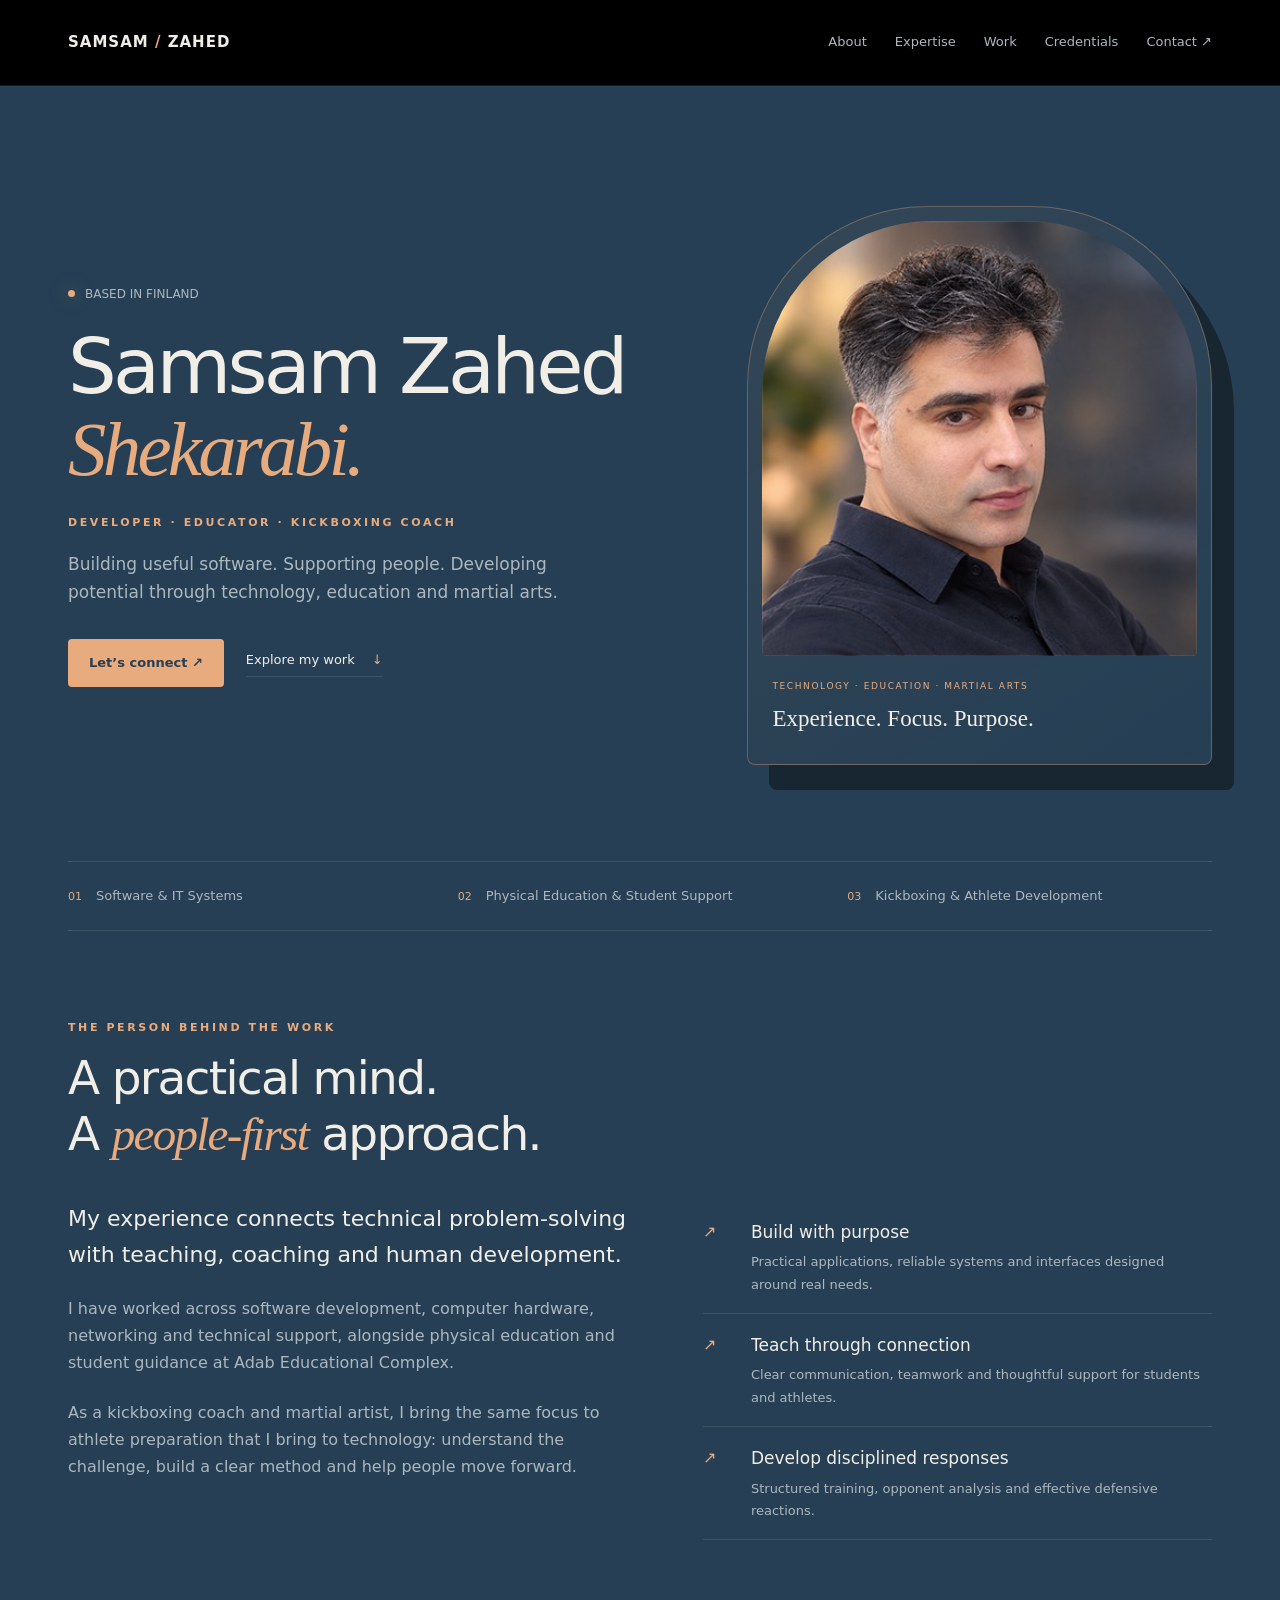
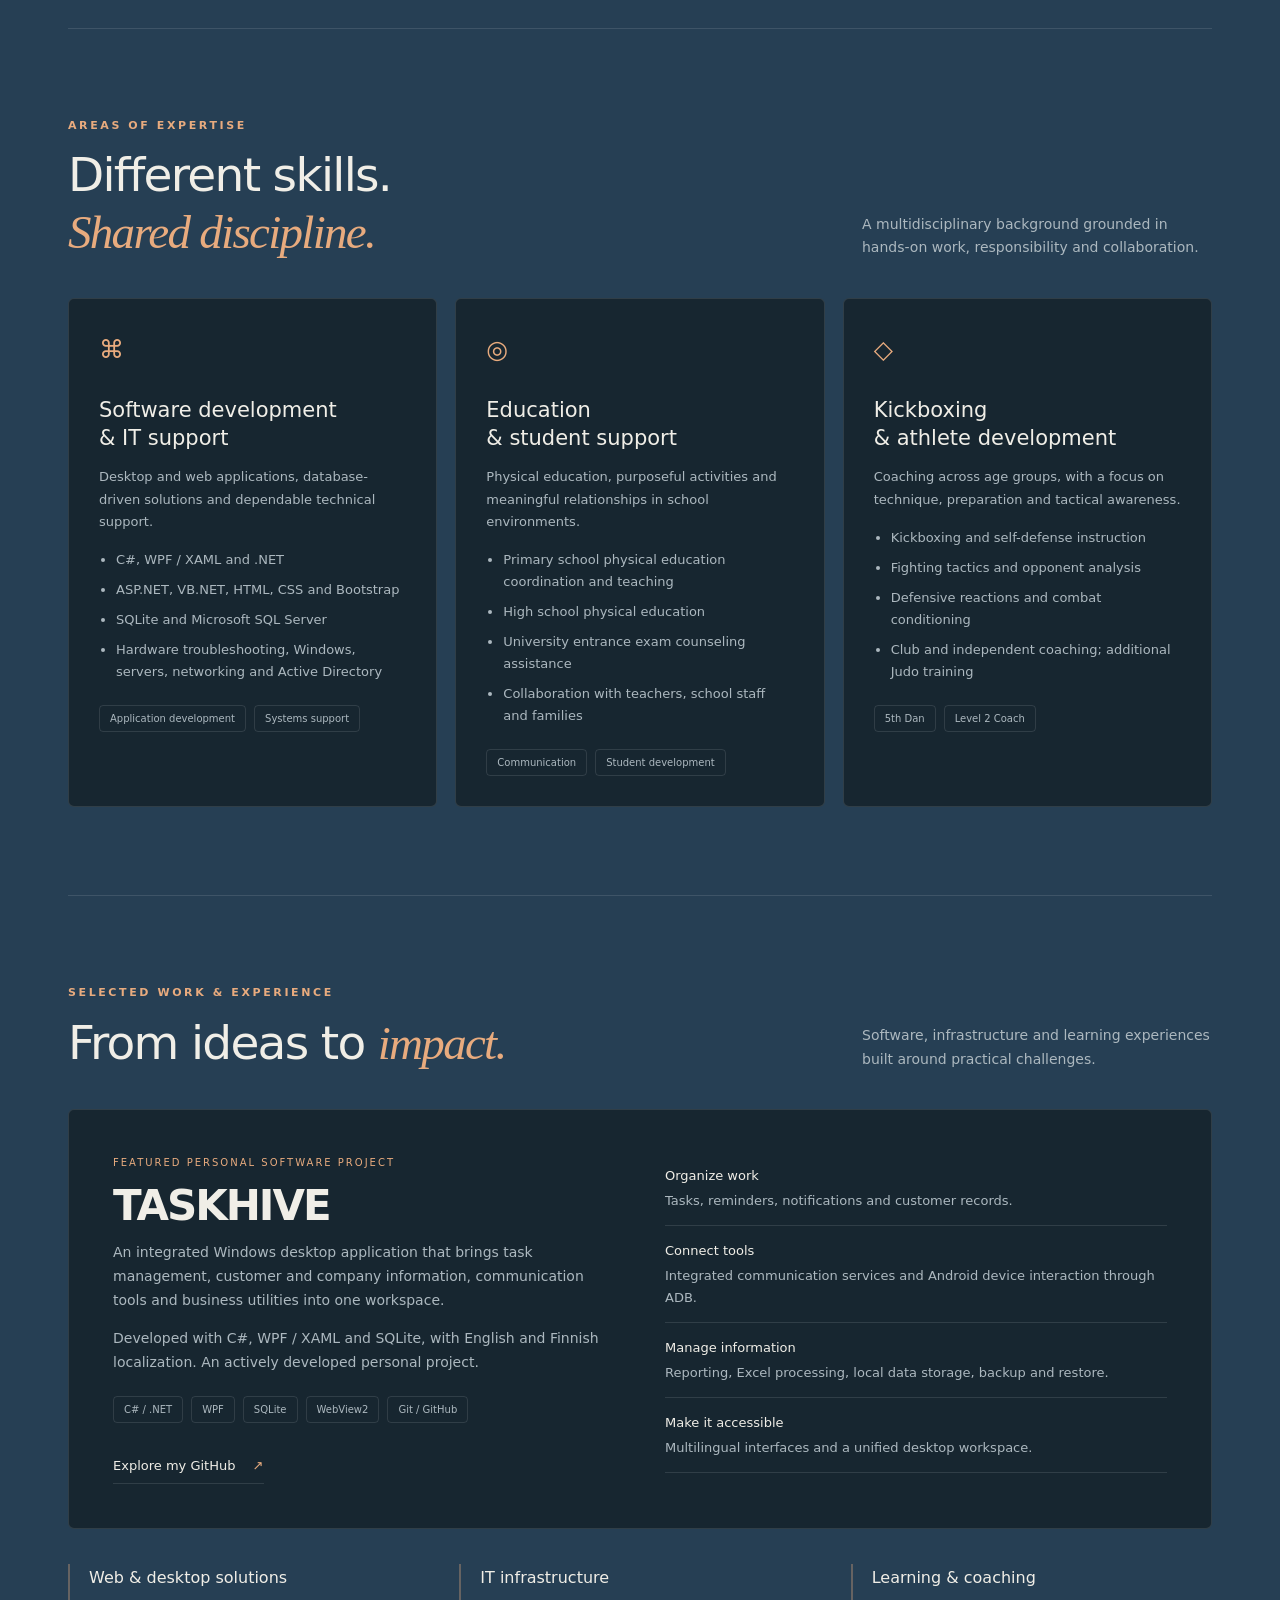
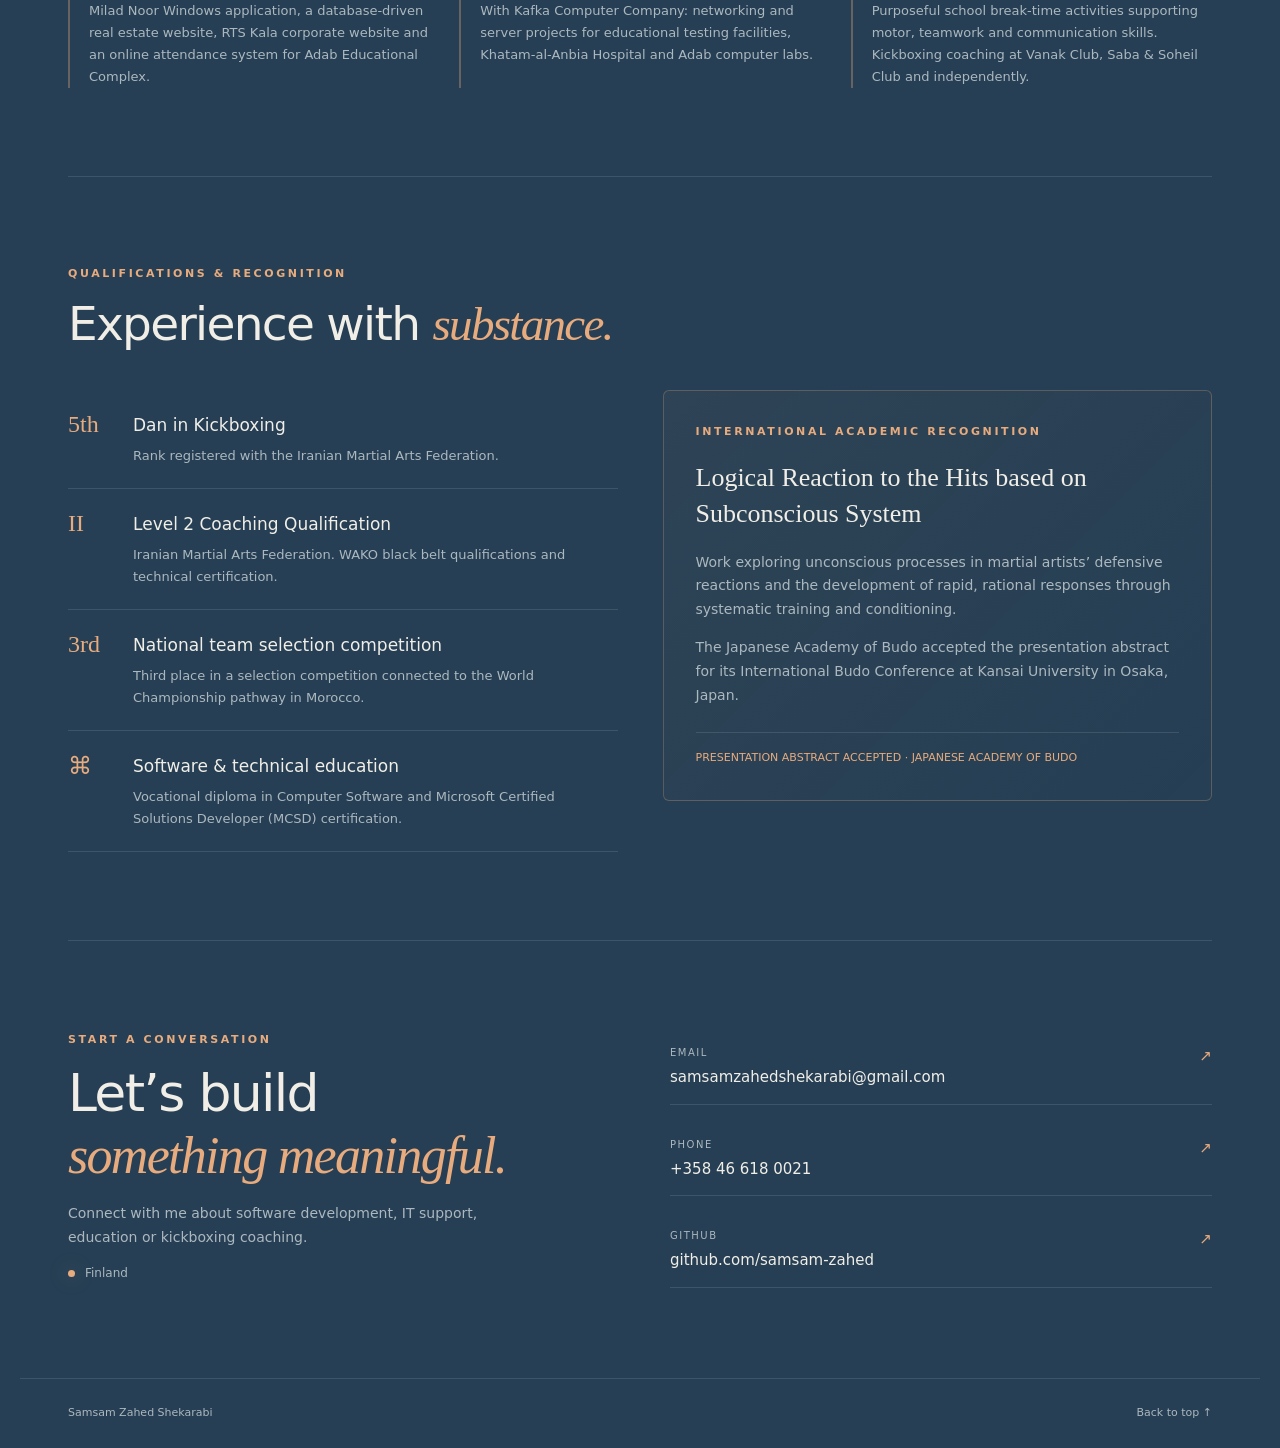
==== commit 84ac274f: "Set desktop and mobile menu backgrounds to black" ====
--- a/index.html
+++ b/index.html
@@ -6,9 +6,9 @@
 <meta name="description" content="Samsam Zahed Shekarabi — software developer, IT professional, educator and kickboxing coach based in Finland.">
 <title>Samsam Zahed Shekarabi | Professional Profile</title>
 <style>
-:root{--bg:#263f54;--panel:#172630;--ink:#f0eee7;--muted:#acb8bf;--accent:#e8ab7e;--line:#ffffff1c}*{box-sizing:border-box}html{scroll-behavior:smooth;scroll-padding-top:100px}body{margin:0;background:var(--bg);color:var(--ink);font:16px/1.7 system-ui,-apple-system,BlinkMacSystemFont,"Segoe UI",sans-serif}a{color:inherit;text-decoration:none}button{font:inherit}::selection{background:var(--accent);color:var(--bg)}a:focus-visible,button:focus-visible{outline:2px solid var(--accent);outline-offset:6px}.skip{position:fixed;top:-80px;left:20px;background:var(--accent);color:var(--bg);padding:12px;z-index:20}.skip:focus{top:12px}.wrap{max-width:1240px;margin:auto;padding-inline:48px}header{position:sticky;top:0;z-index:10;background:#263f54ed;backdrop-filter:blur(16px);border-bottom:1px solid var(--line)}.nav{min-height:85px;display:flex;align-items:center;justify-content:space-between;gap:25px}.brand{font-weight:700;letter-spacing:1px;font-size:15px}.brand span{color:var(--accent)}nav{display:flex;gap:28px;font-size:13px}nav a{color:var(--muted);transition:color .2s}nav a:hover,nav a.active{color:var(--accent)}.menu{display:none;border:1px solid var(--line);background:none;color:var(--ink);padding:6px 12px;border-radius:5px}.eyebrow{font-size:11px;letter-spacing:2.6px;text-transform:uppercase;color:var(--accent);font-weight:600}.hero{position:relative;padding-block:100px 76px;display:grid;grid-template-columns:1.25fr 1fr;gap:65px;align-items:center}.hero h1{font-size:clamp(49px,6vw,78px);font-weight:500;line-height:1.08;letter-spacing:-3.7px;margin:22px 0}.hero h1 span{display:block;color:var(--accent);font-family:Georgia,serif;font-style:italic;font-weight:400}.hero .intro{max-width:515px;color:var(--muted);font-size:17px}.location{display:flex;align-items:center;gap:10px;font-size:12px;color:var(--muted)}.dot{width:7px;height:7px;border-radius:50%;background:var(--accent);box-shadow:0 0 20px #e8ab7e66}.actions{display:flex;gap:22px;flex-wrap:wrap;margin-top:32px;align-items:center}.button{padding:13px 21px;border-radius:4px;background:var(--accent);color:var(--bg);font-size:13px;font-weight:650;transition:transform .25s,box-shadow .25s}.button:hover{transform:translateY(-3px);box-shadow:0 10px 35px #0004}.text-link{font-size:13px;border-bottom:1px solid var(--line);padding-bottom:5px}.text-link span{color:var(--accent);margin-left:13px}.art{position:relative;height:420px;display:grid;place-items:center;background:radial-gradient(ellipse at center,#e8ab7e0d,transparent 67%);overflow:hidden}.orbit{width:320px;height:320px;border:1px solid #e8ab7e35;border-radius:50%;position:absolute;animation:rotate 45s linear infinite}.orbit:before{content:"";width:10px;height:10px;background:var(--accent);border-radius:50%;position:absolute;top:43px;left:43px;box-shadow:0 0 24px #e8ab7e88}.orbit.two{width:240px;height:240px;border-style:dashed;border-color:#ffffff22;animation-direction:reverse}.orbit.three{width:395px;height:395px;border-color:#ffffff0c}.monogram{font:italic 110px Georgia,serif;color:var(--accent);letter-spacing:-10px}.art-label{position:absolute;background:var(--panel);border:1px solid var(--line);padding:9px 16px;border-radius:30px;font-size:11px;letter-spacing:1px}.art-label.a{top:60px;left:10px}.art-label.b{right:0;top:205px}.art-label.c{bottom:50px;left:35px}.art-caption{position:absolute;bottom:0;font-size:10px;letter-spacing:3px;color:var(--muted)}@keyframes rotate{to{transform:rotate(360deg)}}.specialties{border-block:1px solid var(--line);display:grid;grid-template-columns:repeat(3,1fr);padding-block:23px;gap:25px}.specialties div{font-size:13px;color:var(--muted)}.specialties span{font-size:11px;color:var(--accent);margin-right:14px}.section{padding-block:88px;border-bottom:1px solid var(--line)}.heading{display:flex;justify-content:space-between;gap:35px;align-items:end;margin-bottom:38px}h2{font-size:clamp(32px,4vw,47px);letter-spacing:-1.7px;line-height:1.2;font-weight:500;margin:12px 0 0}h2 em{font-family:Georgia,serif;color:var(--accent);font-weight:400}.heading>p{color:var(--muted);max-width:350px;font-size:14px;margin:0}.about{display:grid;grid-template-columns:1.1fr 1fr;gap:75px}.about p{color:var(--muted);margin:0 0 22px}.about .lead{font-size:22px;line-height:1.65;color:var(--ink)}.principles{display:grid;gap:0}.principle{padding:17px 0;border-bottom:1px solid var(--line);display:grid;grid-template-columns:36px 1fr;gap:12px}.principle b{color:var(--accent);font-weight:400}.principle h3{font-weight:500;font-size:17px;margin:0 0 5px}.principle p{font-size:13px;margin:0}.cards{display:grid;grid-template-columns:repeat(3,1fr);gap:18px}.card{background:var(--panel);border:1px solid var(--line);border-radius:6px;padding:30px;transition:transform .3s,border-color .3s}.card:hover{transform:translateY(-5px);border-color:#e8ab7e66}.card .icon{color:var(--accent);font-size:25px;display:block;margin-bottom:24px}.card h3{font-weight:500;font-size:21px;line-height:1.35;margin:0 0 14px}.card p,.card li{font-size:13px;color:var(--muted)}.card ul{padding-left:17px;margin-bottom:0}.card li{margin-top:8px}.tags{display:flex;flex-wrap:wrap;gap:8px;margin-top:22px}.tags span{font-size:10px;padding:4px 10px;border:1px solid var(--line);border-radius:4px;color:var(--muted)}.project{display:grid;grid-template-columns:1fr 1fr;gap:50px;background:var(--panel);padding:44px;border:1px solid var(--line);border-radius:6px}.project h3{font-size:42px;letter-spacing:-2px;margin:14px 0 12px;line-height:1}.project p{font-size:14px;color:var(--muted)}.project-label{font-size:10px;letter-spacing:2px;color:var(--accent)}.feature-list{display:grid;gap:14px;align-content:center}.feature-list div{border-bottom:1px solid var(--line);padding-bottom:13px;font-size:13px;color:var(--muted)}.feature-list strong{color:var(--ink);display:block;font-weight:500;margin-bottom:3px}.mini-projects{display:grid;grid-template-columns:repeat(3,1fr);gap:30px;margin-top:35px}.mini-projects article{border-left:2px solid #e8ab7e55;padding-left:19px}.mini-projects h3{font-size:16px;font-weight:500;margin:0 0 9px}.mini-projects p{font-size:13px;color:var(--muted);margin:0}.credentials{display:grid;grid-template-columns:1fr 1fr;gap:45px}.credential{display:flex;gap:20px;padding:21px 0;border-bottom:1px solid var(--line)}.credential>span{color:var(--accent);font:24px Georgia,serif;min-width:45px}.credential h3{font-size:17px;font-weight:500;margin:0 0 5px}.credential p{font-size:13px;color:var(--muted);margin:0}.research{padding:32px;border:1px solid #e8ab7e44;background:linear-gradient(135deg,#e8ab7e0b,transparent);border-radius:6px;align-self:start}.research h3{font:26px/1.4 Georgia,serif;margin:18px 0}.research p{font-size:14px;color:var(--muted)}.research .status{font-size:11px;color:var(--accent);border-top:1px solid var(--line);padding-top:16px;margin-top:25px}.contact{padding-block:90px}.contact-grid{display:grid;grid-template-columns:1fr 1fr;gap:60px}.contact h2{font-size:52px}.contact p{color:var(--muted);font-size:14px;max-width:410px}.contact-links{align-self:center;display:grid;gap:18px}.contact-links a{display:flex;justify-content:space-between;gap:20px;border-bottom:1px solid var(--line);padding:13px 0;font-size:15px;overflow-wrap:anywhere}.contact-links a span{color:var(--accent)}.contact-links small{display:block;font-size:10px;color:var(--muted);letter-spacing:1.5px;margin-bottom:4px}footer{border-top:1px solid var(--line);padding-block:25px;color:var(--muted);font-size:11px;display:flex;justify-content:space-between;gap:20px}.progress{height:2px;background:var(--accent);position:fixed;top:0;left:0;z-index:30;width:0}.reveal{transition:opacity .7s,transform .7s}.js .reveal.pending{opacity:0;transform:translateY(22px)}
+:root{--bg:#263f54;--panel:#172630;--ink:#f0eee7;--muted:#acb8bf;--accent:#e8ab7e;--line:#ffffff1c}*{box-sizing:border-box}html{scroll-behavior:smooth;scroll-padding-top:100px}body{margin:0;background:var(--bg);color:var(--ink);font:16px/1.7 system-ui,-apple-system,BlinkMacSystemFont,"Segoe UI",sans-serif}a{color:inherit;text-decoration:none}button{font:inherit}::selection{background:var(--accent);color:var(--bg)}a:focus-visible,button:focus-visible{outline:2px solid var(--accent);outline-offset:6px}.skip{position:fixed;top:-80px;left:20px;background:var(--accent);color:var(--bg);padding:12px;z-index:20}.skip:focus{top:12px}.wrap{max-width:1240px;margin:auto;padding-inline:48px}header{position:sticky;top:0;z-index:10;background:#000000;backdrop-filter:blur(16px);border-bottom:1px solid var(--line)}.nav{min-height:85px;display:flex;align-items:center;justify-content:space-between;gap:25px}.brand{font-weight:700;letter-spacing:1px;font-size:15px}.brand span{color:var(--accent)}nav{display:flex;gap:28px;font-size:13px}nav a{color:var(--muted);transition:color .2s}nav a:hover,nav a.active{color:var(--accent)}.menu{display:none;border:1px solid var(--line);background:none;color:var(--ink);padding:6px 12px;border-radius:5px}.eyebrow{font-size:11px;letter-spacing:2.6px;text-transform:uppercase;color:var(--accent);font-weight:600}.hero{position:relative;padding-block:100px 76px;display:grid;grid-template-columns:1.25fr 1fr;gap:65px;align-items:center}.hero h1{font-size:clamp(49px,6vw,78px);font-weight:500;line-height:1.08;letter-spacing:-3.7px;margin:22px 0}.hero h1 span{display:block;color:var(--accent);font-family:Georgia,serif;font-style:italic;font-weight:400}.hero .intro{max-width:515px;color:var(--muted);font-size:17px}.location{display:flex;align-items:center;gap:10px;font-size:12px;color:var(--muted)}.dot{width:7px;height:7px;border-radius:50%;background:var(--accent);box-shadow:0 0 20px #e8ab7e66}.actions{display:flex;gap:22px;flex-wrap:wrap;margin-top:32px;align-items:center}.button{padding:13px 21px;border-radius:4px;background:var(--accent);color:var(--bg);font-size:13px;font-weight:650;transition:transform .25s,box-shadow .25s}.button:hover{transform:translateY(-3px);box-shadow:0 10px 35px #0004}.text-link{font-size:13px;border-bottom:1px solid var(--line);padding-bottom:5px}.text-link span{color:var(--accent);margin-left:13px}.art{position:relative;height:420px;display:grid;place-items:center;background:radial-gradient(ellipse at center,#e8ab7e0d,transparent 67%);overflow:hidden}.orbit{width:320px;height:320px;border:1px solid #e8ab7e35;border-radius:50%;position:absolute;animation:rotate 45s linear infinite}.orbit:before{content:"";width:10px;height:10px;background:var(--accent);border-radius:50%;position:absolute;top:43px;left:43px;box-shadow:0 0 24px #e8ab7e88}.orbit.two{width:240px;height:240px;border-style:dashed;border-color:#ffffff22;animation-direction:reverse}.orbit.three{width:395px;height:395px;border-color:#ffffff0c}.monogram{font:italic 110px Georgia,serif;color:var(--accent);letter-spacing:-10px}.art-label{position:absolute;background:var(--panel);border:1px solid var(--line);padding:9px 16px;border-radius:30px;font-size:11px;letter-spacing:1px}.art-label.a{top:60px;left:10px}.art-label.b{right:0;top:205px}.art-label.c{bottom:50px;left:35px}.art-caption{position:absolute;bottom:0;font-size:10px;letter-spacing:3px;color:var(--muted)}@keyframes rotate{to{transform:rotate(360deg)}}.specialties{border-block:1px solid var(--line);display:grid;grid-template-columns:repeat(3,1fr);padding-block:23px;gap:25px}.specialties div{font-size:13px;color:var(--muted)}.specialties span{font-size:11px;color:var(--accent);margin-right:14px}.section{padding-block:88px;border-bottom:1px solid var(--line)}.heading{display:flex;justify-content:space-between;gap:35px;align-items:end;margin-bottom:38px}h2{font-size:clamp(32px,4vw,47px);letter-spacing:-1.7px;line-height:1.2;font-weight:500;margin:12px 0 0}h2 em{font-family:Georgia,serif;color:var(--accent);font-weight:400}.heading>p{color:var(--muted);max-width:350px;font-size:14px;margin:0}.about{display:grid;grid-template-columns:1.1fr 1fr;gap:75px}.about p{color:var(--muted);margin:0 0 22px}.about .lead{font-size:22px;line-height:1.65;color:var(--ink)}.principles{display:grid;gap:0}.principle{padding:17px 0;border-bottom:1px solid var(--line);display:grid;grid-template-columns:36px 1fr;gap:12px}.principle b{color:var(--accent);font-weight:400}.principle h3{font-weight:500;font-size:17px;margin:0 0 5px}.principle p{font-size:13px;margin:0}.cards{display:grid;grid-template-columns:repeat(3,1fr);gap:18px}.card{background:var(--panel);border:1px solid var(--line);border-radius:6px;padding:30px;transition:transform .3s,border-color .3s}.card:hover{transform:translateY(-5px);border-color:#e8ab7e66}.card .icon{color:var(--accent);font-size:25px;display:block;margin-bottom:24px}.card h3{font-weight:500;font-size:21px;line-height:1.35;margin:0 0 14px}.card p,.card li{font-size:13px;color:var(--muted)}.card ul{padding-left:17px;margin-bottom:0}.card li{margin-top:8px}.tags{display:flex;flex-wrap:wrap;gap:8px;margin-top:22px}.tags span{font-size:10px;padding:4px 10px;border:1px solid var(--line);border-radius:4px;color:var(--muted)}.project{display:grid;grid-template-columns:1fr 1fr;gap:50px;background:var(--panel);padding:44px;border:1px solid var(--line);border-radius:6px}.project h3{font-size:42px;letter-spacing:-2px;margin:14px 0 12px;line-height:1}.project p{font-size:14px;color:var(--muted)}.project-label{font-size:10px;letter-spacing:2px;color:var(--accent)}.feature-list{display:grid;gap:14px;align-content:center}.feature-list div{border-bottom:1px solid var(--line);padding-bottom:13px;font-size:13px;color:var(--muted)}.feature-list strong{color:var(--ink);display:block;font-weight:500;margin-bottom:3px}.mini-projects{display:grid;grid-template-columns:repeat(3,1fr);gap:30px;margin-top:35px}.mini-projects article{border-left:2px solid #e8ab7e55;padding-left:19px}.mini-projects h3{font-size:16px;font-weight:500;margin:0 0 9px}.mini-projects p{font-size:13px;color:var(--muted);margin:0}.credentials{display:grid;grid-template-columns:1fr 1fr;gap:45px}.credential{display:flex;gap:20px;padding:21px 0;border-bottom:1px solid var(--line)}.credential>span{color:var(--accent);font:24px Georgia,serif;min-width:45px}.credential h3{font-size:17px;font-weight:500;margin:0 0 5px}.credential p{font-size:13px;color:var(--muted);margin:0}.research{padding:32px;border:1px solid #e8ab7e44;background:linear-gradient(135deg,#e8ab7e0b,transparent);border-radius:6px;align-self:start}.research h3{font:26px/1.4 Georgia,serif;margin:18px 0}.research p{font-size:14px;color:var(--muted)}.research .status{font-size:11px;color:var(--accent);border-top:1px solid var(--line);padding-top:16px;margin-top:25px}.contact{padding-block:90px}.contact-grid{display:grid;grid-template-columns:1fr 1fr;gap:60px}.contact h2{font-size:52px}.contact p{color:var(--muted);font-size:14px;max-width:410px}.contact-links{align-self:center;display:grid;gap:18px}.contact-links a{display:flex;justify-content:space-between;gap:20px;border-bottom:1px solid var(--line);padding:13px 0;font-size:15px;overflow-wrap:anywhere}.contact-links a span{color:var(--accent)}.contact-links small{display:block;font-size:10px;color:var(--muted);letter-spacing:1.5px;margin-bottom:4px}footer{border-top:1px solid var(--line);padding-block:25px;color:var(--muted);font-size:11px;display:flex;justify-content:space-between;gap:20px}.progress{height:2px;background:var(--accent);position:fixed;top:0;left:0;z-index:30;width:0}.reveal{transition:opacity .7s,transform .7s}.js .reveal.pending{opacity:0;transform:translateY(22px)}
 @media(max-width:950px){.wrap{padding-inline:30px}.hero{gap:20px}.art{height:350px}.orbit{width:270px;height:270px}.orbit.two{width:200px;height:200px}.orbit.three{width:330px;height:330px}.cards{grid-template-columns:1fr}.card{padding:27px}.card .icon{margin-bottom:14px}.about{gap:35px}.project{gap:30px;padding:30px}.hero h1{font-size:60px}.art-label{padding:7px 10px;font-size:9px}nav{gap:18px}}
-@media(max-width:650px){.wrap{padding-inline:22px}.nav{min-height:72px}.menu{display:block}nav{display:none;position:absolute;top:72px;left:0;right:0;background:var(--bg);padding:22px;border-bottom:1px solid var(--line);flex-wrap:wrap}nav.open{display:flex}.hero{grid-template-columns:1fr;padding-block:55px 40px;gap:15px}.hero h1{font-size:57px;letter-spacing:-3px}.hero .intro{font-size:15px}.art{height:310px;max-width:380px;width:100%;margin:auto}.art-label.a{top:30px}.art-label.b{top:155px}.art-label.c{bottom:40px}.specialties{grid-template-columns:1fr;gap:10px;padding-block:20px}.section{padding-block:58px}.heading{display:block;margin-bottom:28px}.heading>p{margin-top:20px}.about,.project,.credentials,.contact-grid{grid-template-columns:1fr;gap:28px}.about .lead{font-size:20px}.mini-projects{grid-template-columns:1fr;gap:25px}.project{padding:25px}.contact{padding-block:55px}.contact h2{font-size:42px}.contact-links a{font-size:13px}.research{padding:25px}footer{font-size:10px}.art-caption{font-size:9px}h2{letter-spacing:-1px}}
+@media(max-width:650px){.wrap{padding-inline:22px}.nav{min-height:72px}.menu{display:block}nav{display:none;position:absolute;top:72px;left:0;right:0;background:#000000;padding:22px;border-bottom:1px solid var(--line);flex-wrap:wrap}nav.open{display:flex}.hero{grid-template-columns:1fr;padding-block:55px 40px;gap:15px}.hero h1{font-size:57px;letter-spacing:-3px}.hero .intro{font-size:15px}.art{height:310px;max-width:380px;width:100%;margin:auto}.art-label.a{top:30px}.art-label.b{top:155px}.art-label.c{bottom:40px}.specialties{grid-template-columns:1fr;gap:10px;padding-block:20px}.section{padding-block:58px}.heading{display:block;margin-bottom:28px}.heading>p{margin-top:20px}.about,.project,.credentials,.contact-grid{grid-template-columns:1fr;gap:28px}.about .lead{font-size:20px}.mini-projects{grid-template-columns:1fr;gap:25px}.project{padding:25px}.contact{padding-block:55px}.contact h2{font-size:42px}.contact-links a{font-size:13px}.research{padding:25px}footer{font-size:10px}.art-caption{font-size:9px}h2{letter-spacing:-1px}}
 @media(prefers-reduced-motion:reduce){html{scroll-behavior:auto}*,*:before,*:after{animation:none!important;transition:none!important}.js .reveal.pending{opacity:1;transform:none}}
 .portrait-frame{position:relative;margin:20px 0 20px 15px;padding:14px;border:1px solid #e8ab7e55;border-radius:180px 180px 8px 8px;background:linear-gradient(145deg,#e8ab7e12,transparent);box-shadow:22px 25px 0 #172630}.portrait-frame img{display:block;width:100%;height:auto;aspect-ratio:1;object-fit:cover;border-radius:170px 170px 4px 4px}.portrait-note{padding:23px 10px 12px}.portrait-note span{display:block;font-size:9px;color:var(--accent);letter-spacing:1.6px}.portrait-note strong{display:block;font-family:Georgia,serif;font-size:23px;font-weight:400;margin-top:5px}@media(max-width:650px){.portrait-frame{max-width:340px;margin:30px auto 20px;box-shadow:12px 14px 0 #172630;width:calc(100% - 20px)}}
 </style>
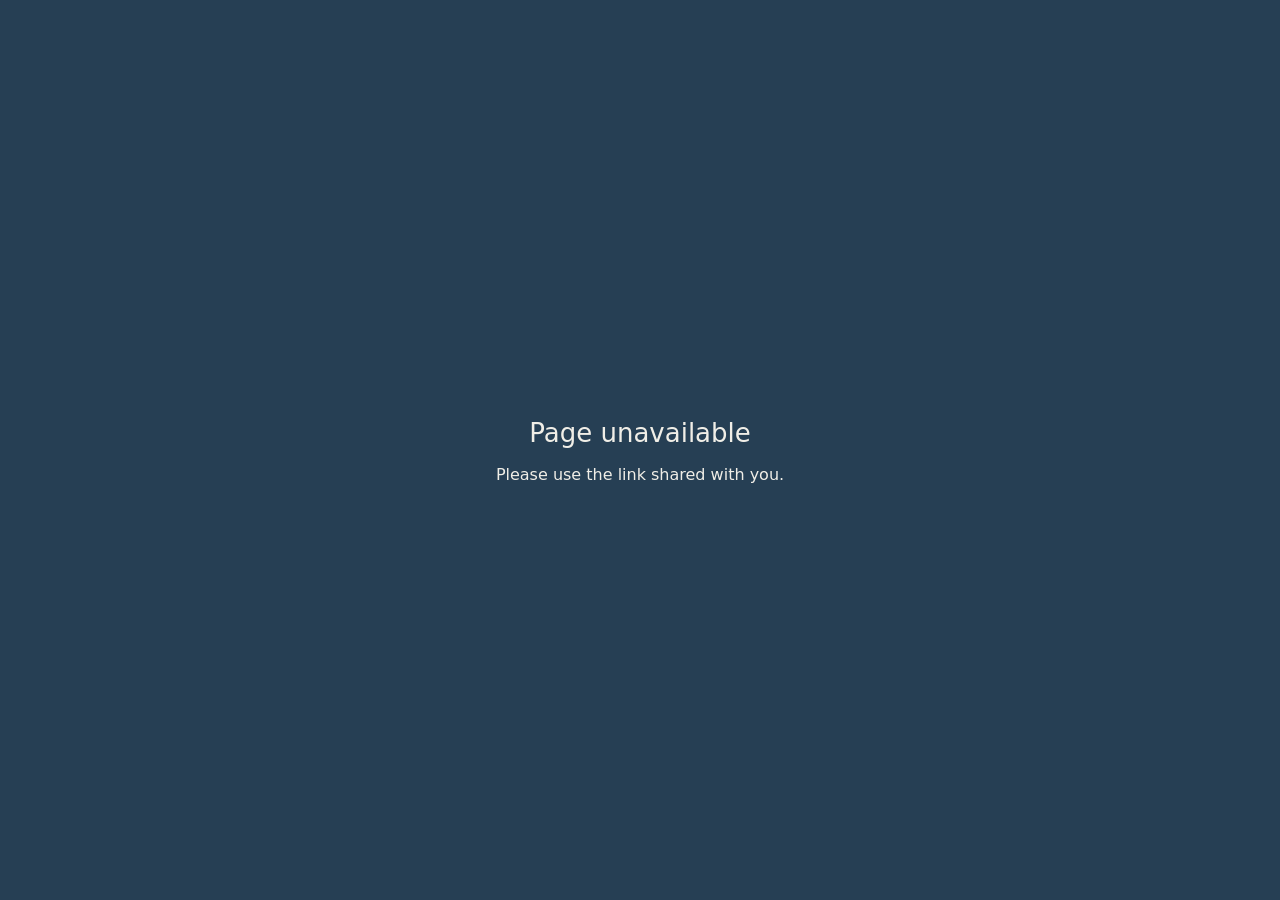
==== commit 86ed506b: "Move resume to unlisted URL and prevent search indexing" ====
--- a/index.html
+++ b/index.html
@@ -1,36 +1 @@
-<!doctype html>
-<html lang="en">
-<head>
-<meta charset="utf-8"><meta name="viewport" content="width=device-width,initial-scale=1">
-<meta name="theme-color" content="#263f54">
-<meta name="description" content="Samsam Zahed Shekarabi — software developer, IT professional, educator and kickboxing coach based in Finland.">
-<title>Samsam Zahed Shekarabi | Professional Profile</title>
-<style>
-:root{--bg:#263f54;--panel:#172630;--ink:#f0eee7;--muted:#acb8bf;--accent:#e8ab7e;--line:#ffffff1c}*{box-sizing:border-box}html{scroll-behavior:smooth;scroll-padding-top:100px}body{margin:0;background:var(--bg);color:var(--ink);font:16px/1.7 system-ui,-apple-system,BlinkMacSystemFont,"Segoe UI",sans-serif}a{color:inherit;text-decoration:none}button{font:inherit}::selection{background:var(--accent);color:var(--bg)}a:focus-visible,button:focus-visible{outline:2px solid var(--accent);outline-offset:6px}.skip{position:fixed;top:-80px;left:20px;background:var(--accent);color:var(--bg);padding:12px;z-index:20}.skip:focus{top:12px}.wrap{max-width:1240px;margin:auto;padding-inline:48px}header{position:sticky;top:0;z-index:10;background:#000000;backdrop-filter:blur(16px);border-bottom:1px solid var(--line)}.nav{min-height:85px;display:flex;align-items:center;justify-content:space-between;gap:25px}.brand{font-weight:700;letter-spacing:1px;font-size:15px}.brand span{color:var(--accent)}nav{display:flex;gap:28px;font-size:13px}nav a{color:var(--muted);transition:color .2s}nav a:hover,nav a.active{color:var(--accent)}.menu{display:none;border:1px solid var(--line);background:none;color:var(--ink);padding:6px 12px;border-radius:5px}.eyebrow{font-size:11px;letter-spacing:2.6px;text-transform:uppercase;color:var(--accent);font-weight:600}.hero{position:relative;padding-block:100px 76px;display:grid;grid-template-columns:1.25fr 1fr;gap:65px;align-items:center}.hero h1{font-size:clamp(49px,6vw,78px);font-weight:500;line-height:1.08;letter-spacing:-3.7px;margin:22px 0}.hero h1 span{display:block;color:var(--accent);font-family:Georgia,serif;font-style:italic;font-weight:400}.hero .intro{max-width:515px;color:var(--muted);font-size:17px}.location{display:flex;align-items:center;gap:10px;font-size:12px;color:var(--muted)}.dot{width:7px;height:7px;border-radius:50%;background:var(--accent);box-shadow:0 0 20px #e8ab7e66}.actions{display:flex;gap:22px;flex-wrap:wrap;margin-top:32px;align-items:center}.button{padding:13px 21px;border-radius:4px;background:var(--accent);color:var(--bg);font-size:13px;font-weight:650;transition:transform .25s,box-shadow .25s}.button:hover{transform:translateY(-3px);box-shadow:0 10px 35px #0004}.text-link{font-size:13px;border-bottom:1px solid var(--line);padding-bottom:5px}.text-link span{color:var(--accent);margin-left:13px}.art{position:relative;height:420px;display:grid;place-items:center;background:radial-gradient(ellipse at center,#e8ab7e0d,transparent 67%);overflow:hidden}.orbit{width:320px;height:320px;border:1px solid #e8ab7e35;border-radius:50%;position:absolute;animation:rotate 45s linear infinite}.orbit:before{content:"";width:10px;height:10px;background:var(--accent);border-radius:50%;position:absolute;top:43px;left:43px;box-shadow:0 0 24px #e8ab7e88}.orbit.two{width:240px;height:240px;border-style:dashed;border-color:#ffffff22;animation-direction:reverse}.orbit.three{width:395px;height:395px;border-color:#ffffff0c}.monogram{font:italic 110px Georgia,serif;color:var(--accent);letter-spacing:-10px}.art-label{position:absolute;background:var(--panel);border:1px solid var(--line);padding:9px 16px;border-radius:30px;font-size:11px;letter-spacing:1px}.art-label.a{top:60px;left:10px}.art-label.b{right:0;top:205px}.art-label.c{bottom:50px;left:35px}.art-caption{position:absolute;bottom:0;font-size:10px;letter-spacing:3px;color:var(--muted)}@keyframes rotate{to{transform:rotate(360deg)}}.specialties{border-block:1px solid var(--line);display:grid;grid-template-columns:repeat(3,1fr);padding-block:23px;gap:25px}.specialties div{font-size:13px;color:var(--muted)}.specialties span{font-size:11px;color:var(--accent);margin-right:14px}.section{padding-block:88px;border-bottom:1px solid var(--line)}.heading{display:flex;justify-content:space-between;gap:35px;align-items:end;margin-bottom:38px}h2{font-size:clamp(32px,4vw,47px);letter-spacing:-1.7px;line-height:1.2;font-weight:500;margin:12px 0 0}h2 em{font-family:Georgia,serif;color:var(--accent);font-weight:400}.heading>p{color:var(--muted);max-width:350px;font-size:14px;margin:0}.about{display:grid;grid-template-columns:1.1fr 1fr;gap:75px}.about p{color:var(--muted);margin:0 0 22px}.about .lead{font-size:22px;line-height:1.65;color:var(--ink)}.principles{display:grid;gap:0}.principle{padding:17px 0;border-bottom:1px solid var(--line);display:grid;grid-template-columns:36px 1fr;gap:12px}.principle b{color:var(--accent);font-weight:400}.principle h3{font-weight:500;font-size:17px;margin:0 0 5px}.principle p{font-size:13px;margin:0}.cards{display:grid;grid-template-columns:repeat(3,1fr);gap:18px}.card{background:var(--panel);border:1px solid var(--line);border-radius:6px;padding:30px;transition:transform .3s,border-color .3s}.card:hover{transform:translateY(-5px);border-color:#e8ab7e66}.card .icon{color:var(--accent);font-size:25px;display:block;margin-bottom:24px}.card h3{font-weight:500;font-size:21px;line-height:1.35;margin:0 0 14px}.card p,.card li{font-size:13px;color:var(--muted)}.card ul{padding-left:17px;margin-bottom:0}.card li{margin-top:8px}.tags{display:flex;flex-wrap:wrap;gap:8px;margin-top:22px}.tags span{font-size:10px;padding:4px 10px;border:1px solid var(--line);border-radius:4px;color:var(--muted)}.project{display:grid;grid-template-columns:1fr 1fr;gap:50px;background:var(--panel);padding:44px;border:1px solid var(--line);border-radius:6px}.project h3{font-size:42px;letter-spacing:-2px;margin:14px 0 12px;line-height:1}.project p{font-size:14px;color:var(--muted)}.project-label{font-size:10px;letter-spacing:2px;color:var(--accent)}.feature-list{display:grid;gap:14px;align-content:center}.feature-list div{border-bottom:1px solid var(--line);padding-bottom:13px;font-size:13px;color:var(--muted)}.feature-list strong{color:var(--ink);display:block;font-weight:500;margin-bottom:3px}.mini-projects{display:grid;grid-template-columns:repeat(3,1fr);gap:30px;margin-top:35px}.mini-projects article{border-left:2px solid #e8ab7e55;padding-left:19px}.mini-projects h3{font-size:16px;font-weight:500;margin:0 0 9px}.mini-projects p{font-size:13px;color:var(--muted);margin:0}.credentials{display:grid;grid-template-columns:1fr 1fr;gap:45px}.credential{display:flex;gap:20px;padding:21px 0;border-bottom:1px solid var(--line)}.credential>span{color:var(--accent);font:24px Georgia,serif;min-width:45px}.credential h3{font-size:17px;font-weight:500;margin:0 0 5px}.credential p{font-size:13px;color:var(--muted);margin:0}.research{padding:32px;border:1px solid #e8ab7e44;background:linear-gradient(135deg,#e8ab7e0b,transparent);border-radius:6px;align-self:start}.research h3{font:26px/1.4 Georgia,serif;margin:18px 0}.research p{font-size:14px;color:var(--muted)}.research .status{font-size:11px;color:var(--accent);border-top:1px solid var(--line);padding-top:16px;margin-top:25px}.contact{padding-block:90px}.contact-grid{display:grid;grid-template-columns:1fr 1fr;gap:60px}.contact h2{font-size:52px}.contact p{color:var(--muted);font-size:14px;max-width:410px}.contact-links{align-self:center;display:grid;gap:18px}.contact-links a{display:flex;justify-content:space-between;gap:20px;border-bottom:1px solid var(--line);padding:13px 0;font-size:15px;overflow-wrap:anywhere}.contact-links a span{color:var(--accent)}.contact-links small{display:block;font-size:10px;color:var(--muted);letter-spacing:1.5px;margin-bottom:4px}footer{border-top:1px solid var(--line);padding-block:25px;color:var(--muted);font-size:11px;display:flex;justify-content:space-between;gap:20px}.progress{height:2px;background:var(--accent);position:fixed;top:0;left:0;z-index:30;width:0}.reveal{transition:opacity .7s,transform .7s}.js .reveal.pending{opacity:0;transform:translateY(22px)}
-@media(max-width:950px){.wrap{padding-inline:30px}.hero{gap:20px}.art{height:350px}.orbit{width:270px;height:270px}.orbit.two{width:200px;height:200px}.orbit.three{width:330px;height:330px}.cards{grid-template-columns:1fr}.card{padding:27px}.card .icon{margin-bottom:14px}.about{gap:35px}.project{gap:30px;padding:30px}.hero h1{font-size:60px}.art-label{padding:7px 10px;font-size:9px}nav{gap:18px}}
-@media(max-width:650px){.wrap{padding-inline:22px}.nav{min-height:72px}.menu{display:block}nav{display:none;position:absolute;top:72px;left:0;right:0;background:#000000;padding:22px;border-bottom:1px solid var(--line);flex-wrap:wrap}nav.open{display:flex}.hero{grid-template-columns:1fr;padding-block:55px 40px;gap:15px}.hero h1{font-size:57px;letter-spacing:-3px}.hero .intro{font-size:15px}.art{height:310px;max-width:380px;width:100%;margin:auto}.art-label.a{top:30px}.art-label.b{top:155px}.art-label.c{bottom:40px}.specialties{grid-template-columns:1fr;gap:10px;padding-block:20px}.section{padding-block:58px}.heading{display:block;margin-bottom:28px}.heading>p{margin-top:20px}.about,.project,.credentials,.contact-grid{grid-template-columns:1fr;gap:28px}.about .lead{font-size:20px}.mini-projects{grid-template-columns:1fr;gap:25px}.project{padding:25px}.contact{padding-block:55px}.contact h2{font-size:42px}.contact-links a{font-size:13px}.research{padding:25px}footer{font-size:10px}.art-caption{font-size:9px}h2{letter-spacing:-1px}}
-@media(prefers-reduced-motion:reduce){html{scroll-behavior:auto}*,*:before,*:after{animation:none!important;transition:none!important}.js .reveal.pending{opacity:1;transform:none}}
-.portrait-frame{position:relative;margin:20px 0 20px 15px;padding:14px;border:1px solid #e8ab7e55;border-radius:180px 180px 8px 8px;background:linear-gradient(145deg,#e8ab7e12,transparent);box-shadow:22px 25px 0 #172630}.portrait-frame img{display:block;width:100%;height:auto;aspect-ratio:1;object-fit:cover;border-radius:170px 170px 4px 4px}.portrait-note{padding:23px 10px 12px}.portrait-note span{display:block;font-size:9px;color:var(--accent);letter-spacing:1.6px}.portrait-note strong{display:block;font-family:Georgia,serif;font-size:23px;font-weight:400;margin-top:5px}@media(max-width:650px){.portrait-frame{max-width:340px;margin:30px auto 20px;box-shadow:12px 14px 0 #172630;width:calc(100% - 20px)}}
-</style>
-</head>
-<body>
-<a class="skip" href="#main">Skip to content</a><div class="progress" aria-hidden="true"></div>
-<header><div class="wrap nav"><a class="brand" href="#home">SAMSAM<span> / </span>ZAHED</a><button class="menu" aria-expanded="false" aria-controls="navigation">Menu</button><nav id="navigation" aria-label="Main navigation"><a href="#about">About</a><a href="#expertise">Expertise</a><a href="#work">Work</a><a href="#credentials">Credentials</a><a href="#contact">Contact ↗</a></nav></div></header>
-<main id="main" class="wrap">
-<section class="hero" id="home" aria-labelledby="name"><div><div class="location"><span class="dot"></span>BASED IN FINLAND</div><h1 id="name">Samsam Zahed<span>Shekarabi.</span></h1><p class="eyebrow">Developer · Educator · Kickboxing Coach</p><p class="intro">Building useful software. Supporting people. Developing potential through technology, education and martial arts.</p><div class="actions"><a class="button" href="#contact">Let’s connect <span aria-hidden="true">↗</span></a><a class="text-link" href="#work">Explore my work <span aria-hidden="true">↓</span></a></div></div><div class="portrait-frame"><img src="portrait.jpg" alt="Portrait of Samsam Zahed Shekarabi" width="400" height="400" fetchpriority="high"><div class="portrait-note"><span>TECHNOLOGY · EDUCATION · MARTIAL ARTS</span><strong>Experience. Focus. Purpose.</strong></div></div></section>
-<div class="specialties"><div><span>01</span>Software &amp; IT Systems</div><div><span>02</span>Physical Education &amp; Student Support</div><div><span>03</span>Kickboxing &amp; Athlete Development</div></div>
-<section class="section" id="about"><div class="heading reveal"><div><div class="eyebrow">The person behind the work</div><h2>A practical mind.<br>A <em>people-first</em> approach.</h2></div></div><div class="about reveal"><div><p class="lead">My experience connects technical problem-solving with teaching, coaching and human development.</p><p>I have worked across software development, computer hardware, networking and technical support, alongside physical education and student guidance at Adab Educational Complex.</p><p>As a kickboxing coach and martial artist, I bring the same focus to athlete preparation that I bring to technology: understand the challenge, build a clear method and help people move forward.</p></div><div class="principles"><div class="principle"><b>↗</b><div><h3>Build with purpose</h3><p>Practical applications, reliable systems and interfaces designed around real needs.</p></div></div><div class="principle"><b>↗</b><div><h3>Teach through connection</h3><p>Clear communication, teamwork and thoughtful support for students and athletes.</p></div></div><div class="principle"><b>↗</b><div><h3>Develop disciplined responses</h3><p>Structured training, opponent analysis and effective defensive reactions.</p></div></div></div></div></section>
-<section class="section" id="expertise"><div class="heading reveal"><div><div class="eyebrow">Areas of expertise</div><h2>Different skills.<br><em>Shared discipline.</em></h2></div><p>A multidisciplinary background grounded in hands-on work, responsibility and collaboration.</p></div><div class="cards"><article class="card reveal"><span class="icon" aria-hidden="true">⌘</span><h3>Software development<br>&amp; IT support</h3><p>Desktop and web applications, database-driven solutions and dependable technical support.</p><ul><li>C#, WPF / XAML and .NET</li><li>ASP.NET, VB.NET, HTML, CSS and Bootstrap</li><li>SQLite and Microsoft SQL Server</li><li>Hardware troubleshooting, Windows, servers, networking and Active Directory</li></ul><div class="tags"><span>Application development</span><span>Systems support</span></div></article><article class="card reveal"><span class="icon" aria-hidden="true">◎</span><h3>Education<br>&amp; student support</h3><p>Physical education, purposeful activities and meaningful relationships in school environments.</p><ul><li>Primary school physical education coordination and teaching</li><li>High school physical education</li><li>University entrance exam counseling assistance</li><li>Collaboration with teachers, school staff and families</li></ul><div class="tags"><span>Communication</span><span>Student development</span></div></article><article class="card reveal"><span class="icon" aria-hidden="true">◇</span><h3>Kickboxing<br>&amp; athlete development</h3><p>Coaching across age groups, with a focus on technique, preparation and tactical awareness.</p><ul><li>Kickboxing and self-defense instruction</li><li>Fighting tactics and opponent analysis</li><li>Defensive reactions and combat conditioning</li><li>Club and independent coaching; additional Judo training</li></ul><div class="tags"><span>5th Dan</span><span>Level 2 Coach</span></div></article></div></section>
-<section class="section" id="work"><div class="heading reveal"><div><div class="eyebrow">Selected work &amp; experience</div><h2>From ideas to <em>impact.</em></h2></div><p>Software, infrastructure and learning experiences built around practical challenges.</p></div><article class="project reveal"><div><div class="project-label">FEATURED PERSONAL SOFTWARE PROJECT</div><h3>TASKHIVE</h3><p>An integrated Windows desktop application that brings task management, customer and company information, communication tools and business utilities into one workspace.</p><p>Developed with C#, WPF / XAML and SQLite, with English and Finnish localization. An actively developed personal project.</p><div class="tags"><span>C# / .NET</span><span>WPF</span><span>SQLite</span><span>WebView2</span><span>Git / GitHub</span></div><div class="actions"><a class="text-link" href="https://github.com/samsam-zahed" target="_blank" rel="noopener noreferrer">Explore my GitHub <span>↗</span></a></div></div><div class="feature-list"><div><strong>Organize work</strong>Tasks, reminders, notifications and customer records.</div><div><strong>Connect tools</strong>Integrated communication services and Android device interaction through ADB.</div><div><strong>Manage information</strong>Reporting, Excel processing, local data storage, backup and restore.</div><div><strong>Make it accessible</strong>Multilingual interfaces and a unified desktop workspace.</div></div></article><div class="mini-projects reveal"><article><h3>Web &amp; desktop solutions</h3><p>Milad Noor Windows application, a database-driven real estate website, RTS Kala corporate website and an online attendance system for Adab Educational Complex.</p></article><article><h3>IT infrastructure</h3><p>With Kafka Computer Company: networking and server projects for educational testing facilities, Khatam-al-Anbia Hospital and Adab computer labs.</p></article><article><h3>Learning &amp; coaching</h3><p>Purposeful school break-time activities supporting motor, teamwork and communication skills. Kickboxing coaching at Vanak Club, Saba &amp; Soheil Club and independently.</p></article></div></section>
-<section class="section" id="credentials"><div class="heading reveal"><div><div class="eyebrow">Qualifications &amp; recognition</div><h2>Experience with <em>substance.</em></h2></div></div><div class="credentials"><div class="reveal"><div class="credential"><span>5th</span><div><h3>Dan in Kickboxing</h3><p>Rank registered with the Iranian Martial Arts Federation.</p></div></div><div class="credential"><span>II</span><div><h3>Level 2 Coaching Qualification</h3><p>Iranian Martial Arts Federation. WAKO black belt qualifications and technical certification.</p></div></div><div class="credential"><span>3rd</span><div><h3>National team selection competition</h3><p>Third place in a selection competition connected to the World Championship pathway in Morocco.</p></div></div><div class="credential"><span>⌘</span><div><h3>Software &amp; technical education</h3><p>Vocational diploma in Computer Software and Microsoft Certified Solutions Developer (MCSD) certification.</p></div></div></div><article class="research reveal"><div class="eyebrow">International academic recognition</div><h3>Logical Reaction to the Hits based on Subconscious System</h3><p>Work exploring unconscious processes in martial artists’ defensive reactions and the development of rapid, rational responses through systematic training and conditioning.</p><p>The Japanese Academy of Budo accepted the presentation abstract for its International Budo Conference at Kansai University in Osaka, Japan.</p><div class="status">PRESENTATION ABSTRACT ACCEPTED · JAPANESE ACADEMY OF BUDO</div></article></div></section>
-<section class="contact" id="contact"><div class="contact-grid reveal"><div><div class="eyebrow">Start a conversation</div><h2>Let’s build<br><em>something meaningful.</em></h2><p>Connect with me about software development, IT support, education or kickboxing coaching.</p><div class="location"><span class="dot"></span>Finland</div></div><div class="contact-links"><a href="mailto:samsamzahedshekarabi@gmail.com"><div><small>EMAIL</small>samsamzahedshekarabi@gmail.com</div><span aria-hidden="true">↗</span></a><a href="tel:+358466180021"><div><small>PHONE</small>+358 46 618 0021</div><span aria-hidden="true">↗</span></a><a href="https://github.com/samsam-zahed" target="_blank" rel="noopener noreferrer"><div><small>GITHUB</small>github.com/samsam-zahed</div><span aria-hidden="true">↗</span></a></div></div></section>
-</main><footer class="wrap"><span>Samsam Zahed Shekarabi</span><a href="#home">Back to top ↑</a></footer>
-<script>
-const menu=document.querySelector('.menu'),nav=document.querySelector('nav');
-menu.addEventListener('click',()=>{const open=menu.getAttribute('aria-expanded')!=='true';menu.setAttribute('aria-expanded',String(open));nav.classList.toggle('open',open);});
-nav.querySelectorAll('a').forEach(a=>a.addEventListener('click',()=>{nav.classList.remove('open');menu.setAttribute('aria-expanded','false');}));
-document.addEventListener('keydown',e=>{if(e.key==='Escape'&&nav.classList.contains('open')){nav.classList.remove('open');menu.setAttribute('aria-expanded','false');menu.focus();}});
-if('IntersectionObserver' in window&&!matchMedia('(prefers-reduced-motion: reduce)').matches){document.documentElement.classList.add('js');const reveal=new IntersectionObserver(entries=>entries.forEach(e=>{if(e.isIntersecting){e.target.classList.remove('pending');reveal.unobserve(e.target);}}),{threshold:.08});document.querySelectorAll('.reveal').forEach(el=>{el.classList.add('pending');reveal.observe(el);});}
-const progress=document.querySelector('.progress');let queued=false;const update=()=>{const max=document.documentElement.scrollHeight-innerHeight;progress.style.width=(max>0?scrollY/max*100:0)+'%';queued=false;};addEventListener('scroll',()=>{if(!queued){queued=true;requestAnimationFrame(update);}},{passive:true});addEventListener('resize',update);update();
-if('IntersectionObserver' in window){const links=[...nav.querySelectorAll('a')];const sections=new IntersectionObserver(entries=>entries.forEach(e=>{if(e.isIntersecting)links.forEach(a=>a.classList.toggle('active',a.hash==='#'+e.target.id));}),{rootMargin:'-15% 0px -65% 0px'});document.querySelectorAll('main section[id]').forEach(s=>sections.observe(s));}
-</script></body></html>
+<!doctype html><html lang="en"><head><meta charset="utf-8"><meta name="viewport" content="width=device-width,initial-scale=1"><meta name="robots" content="noindex, nofollow, noarchive"><title>Page unavailable</title><style>body{margin:0;min-height:100vh;display:grid;place-items:center;background:#263f54;color:#f0eee7;font:16px system-ui}main{text-align:center;padding:30px}h1{font-size:26px;font-weight:500}</style></head><body><main><h1>Page unavailable</h1><p>Please use the link shared with you.</p></main></body></html>
